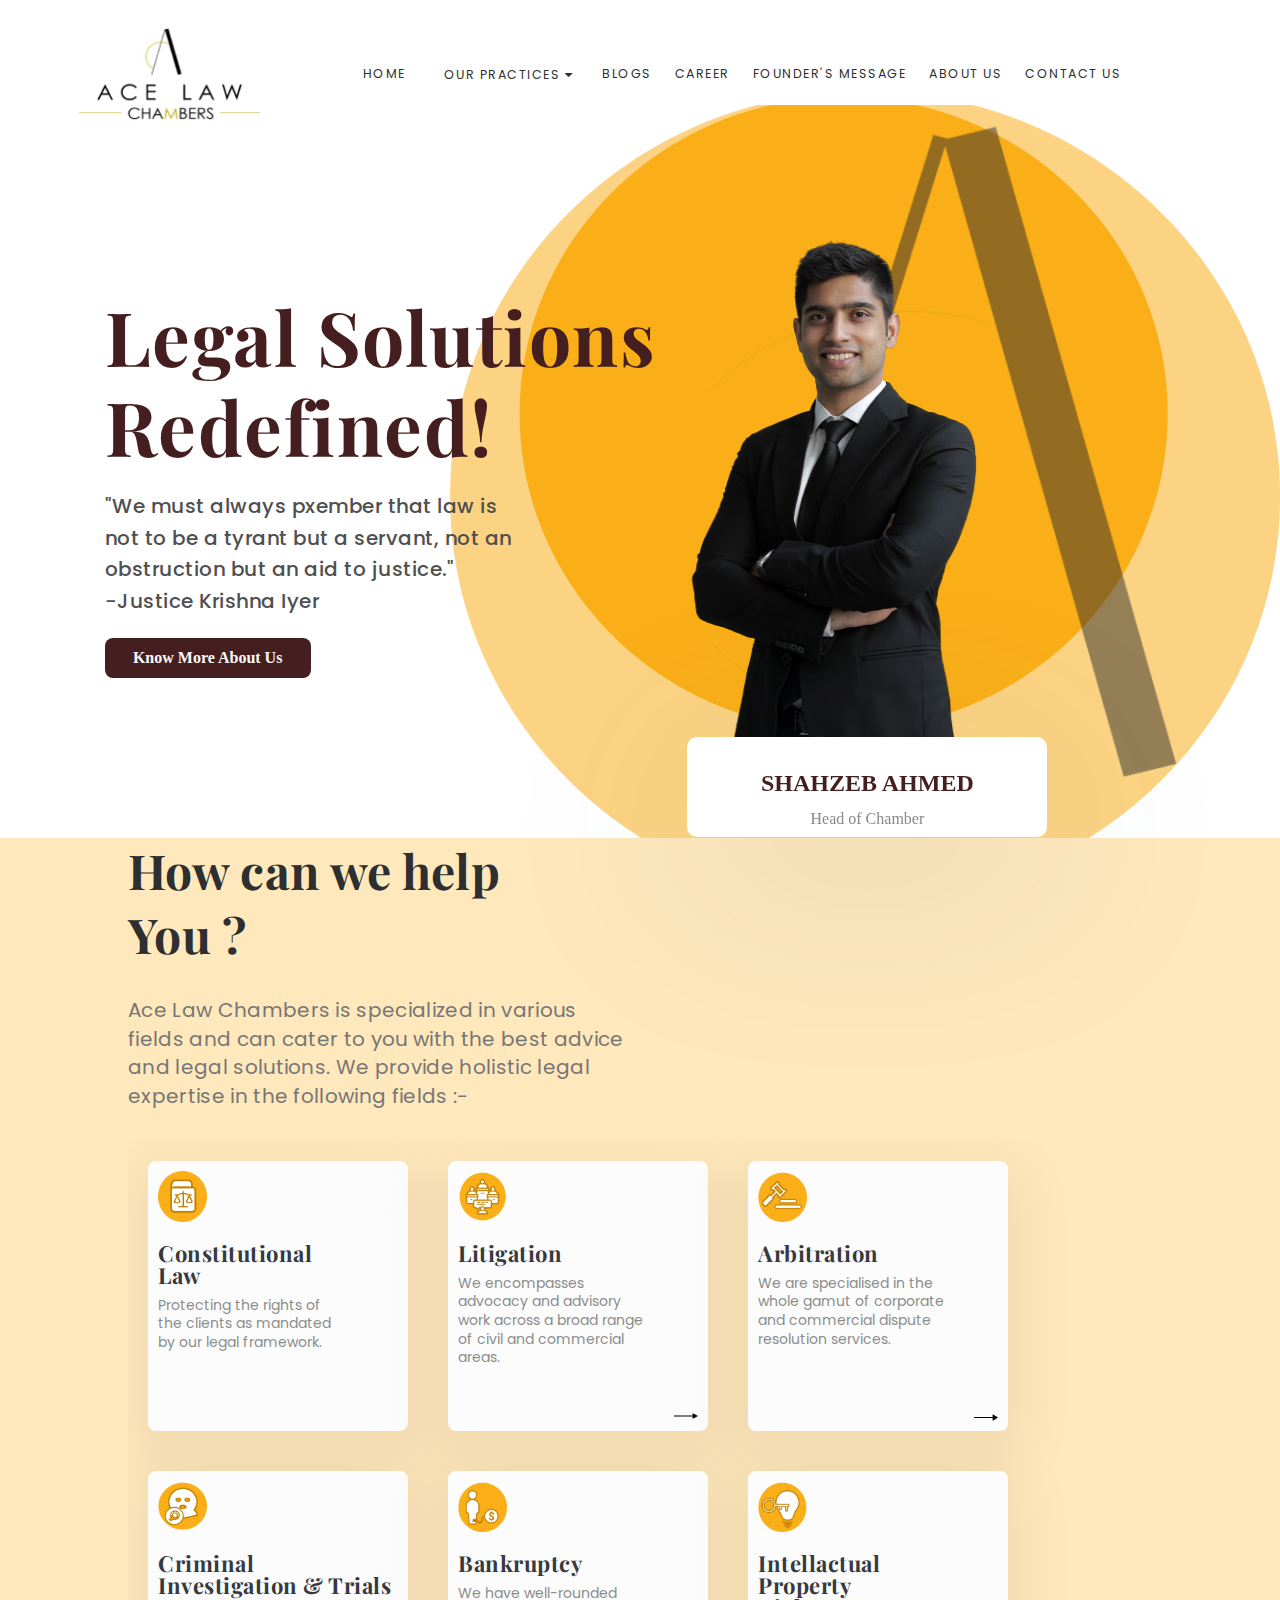
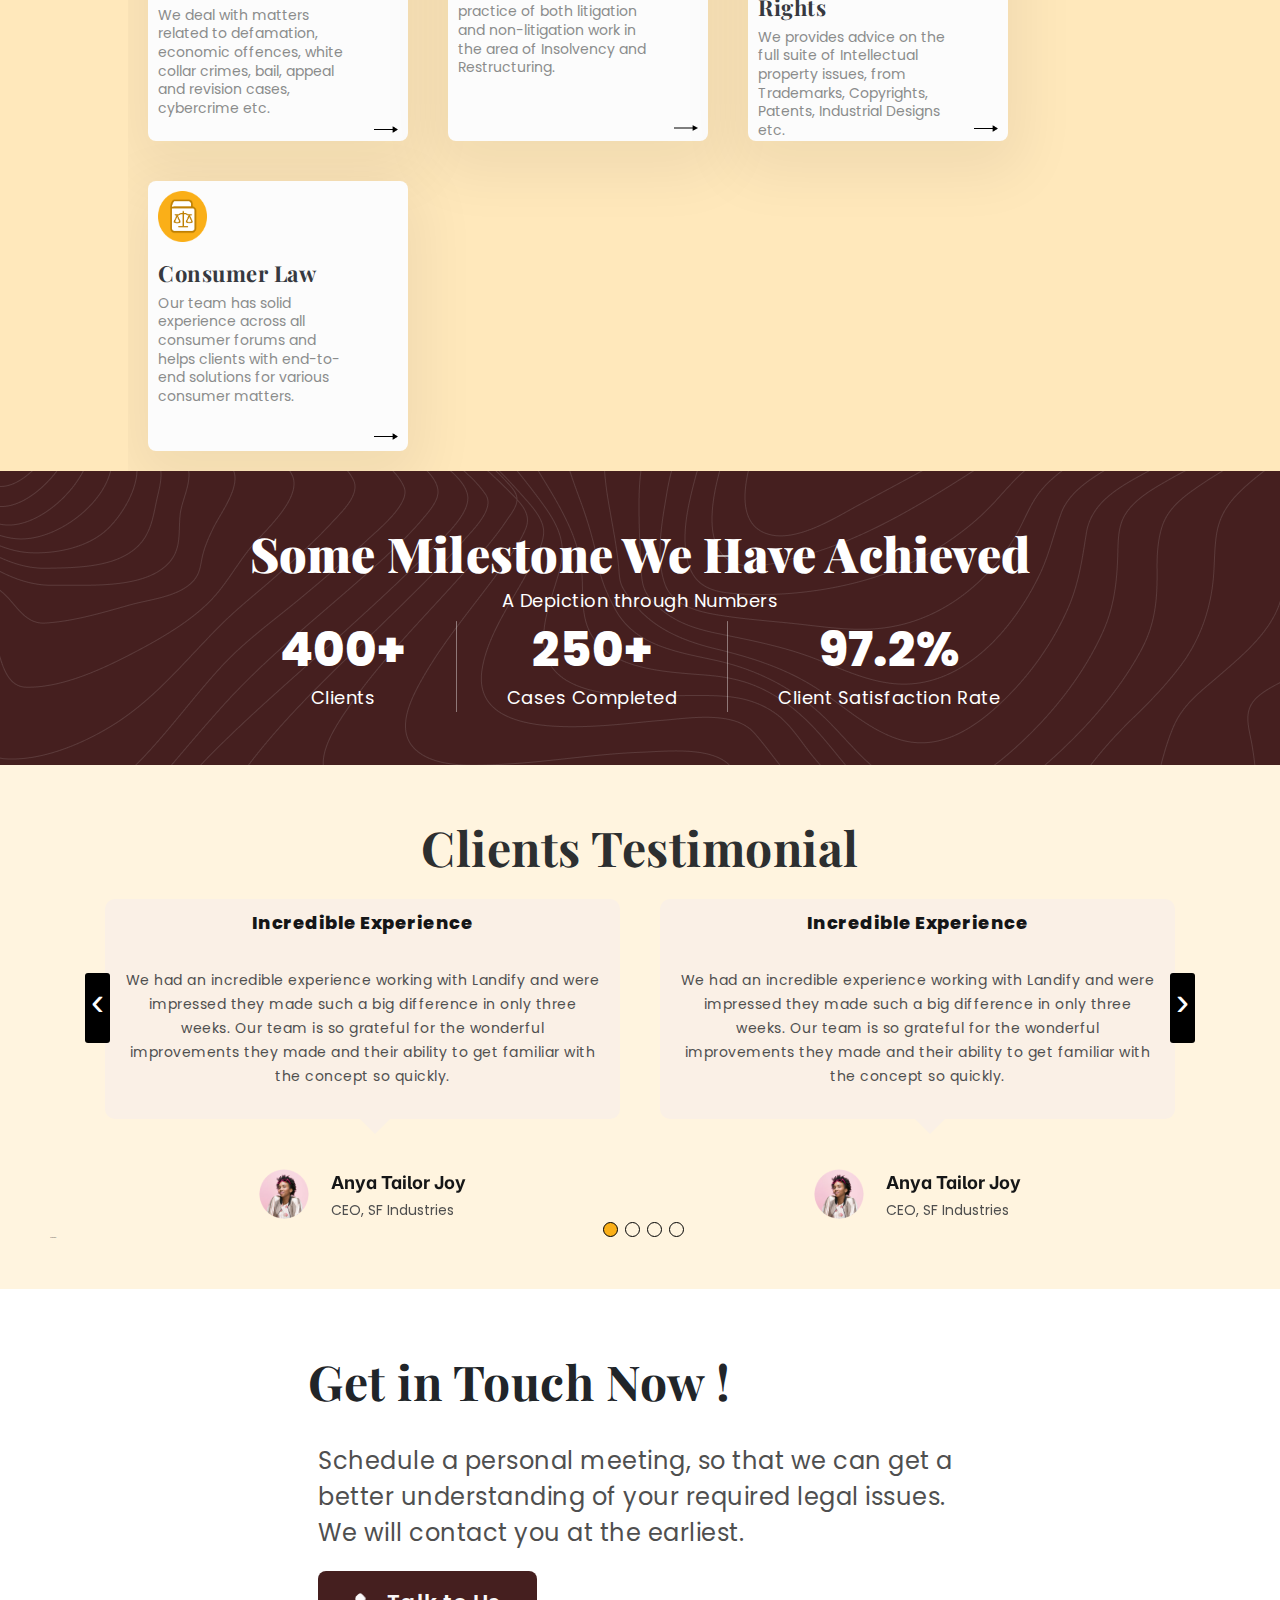
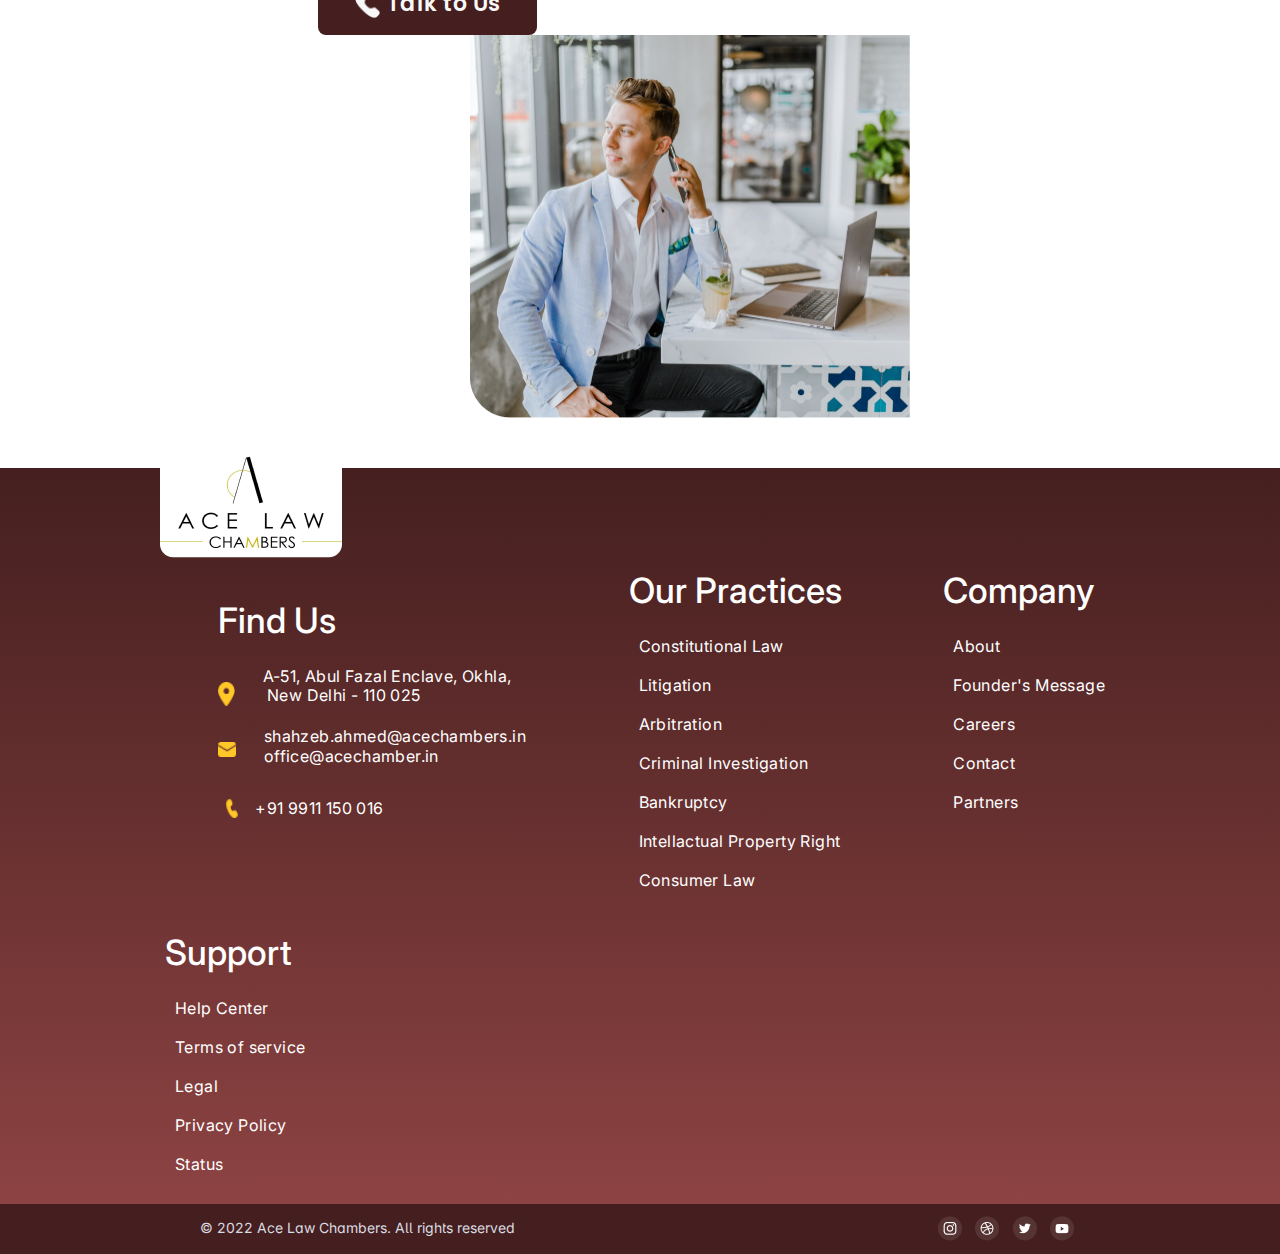
==== index.html @ 3190196a "16/04" ====
<!DOCTYPE html>
<html lang="en">
      <head>
           <!-- Header CDN -->
           <link rel="stylesheet" href="https://cdnjs.cloudflare.com/ajax/libs/font-awesome/4.7.0/css/font-awesome.min.css">
            <link
            rel="stylesheet"
            href="https://cdnjs.cloudflare.com/ajax/libs/font-awesome/6.0.0-beta2/css/all.min.css"
          />
          <meta name="viewport" content="width=device-width, initial-scale=1">
      
          <link
            href="https://fonts.googleapis.com/css2?family=Poppins:wght@400;600&display=swap"
            rel="stylesheet"
          />

          <link rel="preconnect" href="https://fonts.googleapis.com">
          <link rel="preconnect" href="https://fonts.gstatic.com" crossorigin><link href="https://fonts.googleapis.com/css2?family=Inter:wght@100;200;300;400;500;600;700;800;900&display=swap" rel="stylesheet">
        <!-- <link rel="stylesheet" href="https://cdnjs.cloudflare.com/ajax/libs/owl-carousel/1.3.3/owl.carousel.min.css">
      <link rel="stylesheet" href="https://cdnjs.cloudflare.com/ajax/libs/owl-carousel/1.3.3/owl.theme.min.css"> -->
      <link rel='stylesheet' href='https://cdnjs.cloudflare.com/ajax/libs/twitter-bootstrap/3.3.7/css/bootstrap.min.css'>
        <!-- <script type="text/javascript" src="https://code.jquery.com/jquery-1.12.0.min.js"></script>
      <script type="text/javascript" src="https://cdnjs.cloudflare.com/ajax/libs/owl-carousel/1.3.3/owl.carousel.min.js"></script> -->
      <link rel="stylesheet" href="css/style.css">
      <link rel="stylesheet" href="header/header.css">
      <link rel="stylesheet" href="footer/footer.css">
      <link rel="stylesheet" href="https://cdnjs.cloudflare.com/ajax/libs/font-awesome/4.7.0/css/font-awesome.min.css"> 
      <link rel="stylesheet" href="https://cdn.jsdelivr.net/npm/bootstrap@4.6.1/dist/css/bootstrap.min.css">
       <link rel="stylesheet" href="https://cdnjs.cloudflare.com/ajax/libs/OwlCarousel2/2.3.4/assets/owl.carousel.css"  />
      <link rel="stylesheet" href="carousel/carousel.css">
      <title></title>
      </head>
      <body >
            <div >
            <div>
            <div class="header">
                 
                        <div class="logo">
                              <a href="index.html"><img src="./header/logoImg/image.png"></a>
                        </div>
                  
                  <div class="menubar">
                        <a href="index.html">HOME</a>
                        <button class="dropdown">OUR PRACTICES
                              <i class="fa fa-caret-down" ></i>
                       
                         <div class="dropdown-content">
                              <a href="constitutionalLaw.html">Constitutional Law</a>
                              <a href="litigation.html">Litigation</a>
                              <a href="arbitration.html">Arbitration</a>
                              <a href="criminalInvestigation.html"> Criminal Investigation</a>
                              <a href="bankruptcy.html">Bankruptcy</a>
                              <a href="PropertyRight.html">Intellactual Property Rights</a>
                              <a href="consumerLaw.html">Consumer Law</a>
                            </div>
                        </button>
                        <a href="#">BLOGS</a>
                        <a href="career.html">CAREER</a>
                        
                        
                        <a  href="#">FOUNDER'S MESSAGE</a>
                        <a href="aboutUs.html">ABOUT US</a>
                        <a href="contactUs.html">CONTACT US</a>
                        
                              
                  </div>

                    <!-- Top Navigation Menu -->
                  <div class="topnav">
                        
                        <a href="javascript:void(0);" class="icon" onclick="myFunction()">
                              <i class="fa fa-bars" id="barMenu"></i>
                            </a>
                      
                      </div>
                      <script>
                            function myFunction() {
                              var x = document.getElementById("myLinks");
                              if (x.style.display === "flex") {
                                x.style.display = "none";
                              } else {
                                x.style.display = "flex";
                              }

                              var y = document.getElementById("barMenu")
                              if ( y.classList.contains('fa-bars') ) {
                                    console.log("fafa1") // Check for class
                                    y.classList.remove('fa-bars'); 
                                    y.classList.add('fa-close'); // Add class
                                    
                                    // y.classList.toggle('fa-close');
                                          }
                                          else{
                                                console.log("fafa2")
                                                y.classList.remove('fa-close'); 
                                                y.classList.add('fa-bars');   
                                                                                  
                                          }
                            }
                            </script>
            </div>
            <div id="myLinks" style="display: none;">
                  <a href="index.html">Home</a>
                        <button class="dropdown">Practices
                              <i class="fa fa-caret-down"></i>
                       
                         <div class="dropdown-content">
                              <a href="constitutionalLaw.html">Constitutional Law</a>
                              <a href="litigation.html">Litigation</a>
                              <a href="arbitration.html">Arbitration</a>
                              <a href="criminalInvestigation.html"> Criminal Investigation</a>
                              <a href="bankruptcy.html">Bankruptcy</a>
                              <a href="PropertyRight.html">Intellactual Property Rights</a>
                              <a href="consumerLaw.html">Consumer Law</a>
                            </div>
                        </button>
                        <a href="#">BLOGS</a>
                        <a href="career.html">CAREER</a>
                        <a  href="#">FOUNDER'S MESSAGE</a>
                        <a href="aboutUs.html">ABOUT US</a>
                        <a href="contactUs.html">CONTACT US</a>
                        
            </div>
                
            </div>
      </div>  
      <br/>
                <div class="hero">
                  
                  <div class="heroLeft">
                        <div class="heroHeading">
                              Legal Solutions<br/>
                              Redefined!
                        </div>
                        <div class="heroP">
                              "We must always pxember that law is<br/>
                               not to be a tyrant but a servant, not an<br/>
                                obstruction but an aid to justice." <br/>
                              -Justice Krishna Iyer
                        </div>
                        <a href="aboutUs.html" style="text-decoration: none;">
                        <div class="heroButton">
                             <p> Know More About Us </p>
                        </div>
                        </a>
                  </div>
                  <div class="heroRight ">
                              <div class="manImage">
                              <img src="./images/personLaw1.png" alt="">
                            </div>
                              <div class="personCard">
                                   
                                    <p >
                                    <div class="name">SHAHZEB AHMED</div>
                                    <div class="degination">Head of Chamber</div>
                                    </p>
                                                                  </div>
                  </div>
                </div>


                 <div class="afterHero">
                        <div class="heading">
                              How can we help You ?
                        </div>
                        <div class="content">

                              Ace Law Chambers is specialized in various fields and can cater to you with the best advice and legal solutions. We provide holistic legal expertise in the following fields :-

                        </div>
                         <div class="boxes">
                              <div class="box">
                                    <div class="circleBG">
                                          <img src="./images/measur.png" alt="">
                                    </div>
                                    <div class="boxheading">
                                          Constitutional Law
                                    </div>
                                    <p>
                                          Protecting the rights of the clients as mandated by our legal framework.
                                    </p>
                                    <div class="arrow">
                                          <img src="./images/arrow.png" alt="" style="margin-top: 50px;">
                                    </div>
                              </div>
                              <div class="box">
                                    <div class="circleBG">
                                          <img src="./images/bott.png" alt="" >
                                    </div>
                                    <div class="boxheading">
                                          Litigation
                                    </div>
                                    <p>
                                          We encompasses advocacy and advisory work across a broad range of civil and commercial areas.                                    </p>
                                    <div class="arrow">
                                          <img src="./images/Arrow.png" alt="" style="margin-top: 35px;">
                                    </div>
                              </div>
                              <div class="box">
                                    <div class="circleBG">
                                          <img src="./images/arb.png" alt="">
                                    </div>
                                    <div class="boxheading">
                                          Arbitration                                    </div>
                                    <p>
                                          We are specialised in the whole gamut of corporate and commercial dispute 
                                          resolution services.                                    </p>
                                    <div class="arrow">
                                          <img src="./images/Arrow.png" alt="" style="margin-top: 55px;">
                                    </div>
                              </div>
                              <div class="box">
                                    <div class="circleBG">
                                          <img src="./images/horror.png" alt="">
                                    </div>
                                    <div class="boxheading">
                                          Criminal <div style="white-space: nowrap;"> Investigation & Trials     </div>                                </div>
                                    <p>
                                          We deal with matters related to defamation, economic offences, white collar crimes, bail, appeal and revision cases, cybercrime etc.                                    </p>
                                    <div class="arrow"  style="margin-top: -40px;">
                                          <img src="./images/Arrow.png" alt="" style="margin-top: 28px;">
                                    </div>
                              </div>
                              <div class="box"> 
                                    <div class="circleBG">
                                    <img src="./images/rs.png" alt="">
                              </div>
                              <div class="boxheading">
                                    Bankruptcy                              </div>
                              <p>
                                    We have well-rounded practice of both litigation and non-litigation work in the area of Insolvency and Restructuring.                              </p>
                              <div class="arrow" style="margin-top: -20px;">
                                    <img src="./images/Arrow.png" alt="" style="margin-top: 47px;">
                              </div></div>
                              <div class="box">
                                    <div class="circleBG">
                                          <img src="./images/key.png" alt="">
                                    </div>
                                    <div class="boxheading">
                                          Intellactual Property Rights                                    </div>
                                    <p>
                                          We provides advice on the full suite of 
                                          Intellectual property issues, from Trademarks, Copyrights, Patents, Industrial Designs etc.                                    </p>
                                                <div class="arrow" style="margin-top: -40px;">
                                          <img src="./images/Arrow.png" alt="" style="margin-top: 5px;">
                                    </div>
                              </div>
                              <div class="box">
                                    <div class="circleBG">
                                          <img src="./images/measur.png" alt="">
                                    </div>
                                    <div class="boxheading">
                                          Consumer Law                                    </div>
                                    <p>
                                          Our team has 
                                          solid experience across all consumer forums and helps clients with end-to-end solutions for various 
                                          consumer matters.                                    </p>
                                    <div class="arrow" style="margin-top: -40px;">
                                          <img src="./images/Arrow.png" alt="" style="margin-top: 47px;">
                                    </div>
                              </div>

                        </div>
                 
                </div>

                <!-- Counter -->
            <div class="counterBG">
                        <div class="counterHeading">
                              Some Milestone We Have Achieved
                        </div>
                        <p>
                              A Depiction through Numbers
                        </p>
                        <div class="counter">
                              <div>
                                    <div class="count">
                                          400+
                                    </div>
                                    <p>
                                          Clients
                                    </p>
                              </div>
                              <img src="./images/Divider.png" alt="">
                              <div class="count">
                                    <div>
                                          250+
                                    </div>
                                    <p>
                                          Cases Completed
                                    </p>
                              </div>
                              <img src="./images/Divider.png" alt="">
                              <div class="count">
                                    <div>
                                          97.2%
                                    </div>
                                    <p>
                                          Client Satisfaction Rate
                                    </p>
                              </div>
                        </div>
                </div>


            <div class="testimonialDiv">
                  <div class="heading">Clients Testimonial</div>
                  <div class="container">
    
                        <div class="owl-carousel owl-theme">
                              <div class="items">
                                    <div class="item-testimonials">
                                        <div class="heading">Incredible Experience</div>
                                            <br/>
                                            <p> We had an incredible experience working with Landify and were impressed they made such a big difference in only three weeks. Our team is so grateful for the wonderful improvements they made and their ability to get familiar with the concept so quickly.</p> 
                                    </div>
                                         <div class="carousel-row" class="imgHolder">
                                        <img src="./carousel/Photo.png"> &nbsp;&nbsp;&nbsp;&nbsp;
                                        <div style="margin-left: 20px;">
                                        <div class="author">Anya Tailor Joy</div><br/><div class="designation">CEO, SF Industries</div> 
                                      </div>
                                   
                                    </div>
                                </div>
                            
                    
                        <div class="items">
                            <div class="item-testimonials">
                                <div class="heading">Incredible Experience</div>
                                    <br/>
                                    <p> We had an incredible experience working with Landify and were impressed they made such a big difference in only three weeks. Our team is so grateful for the wonderful improvements they made and their ability to get familiar with the concept so quickly.</p> 
                            </div>
                                 <div class="carousel-row" class="imgHolder">
                                <img src="./carousel/Photo.png"> &nbsp;&nbsp;&nbsp;&nbsp;
                                <div style="margin-left: 20px;">
                                <div class="author">Anya Tailor Joy</div><br/><div class="designation">CEO, SF Industries</div> 
                              </div>
                           
                            </div>
                        </div>


                    
                        <div class="items">
                              <div class="item-testimonials">
                                  <div class="heading">Incredible Experience</div>
                                      <br/>
                                      <p> We had an incredible experience working with Landify and were impressed they made such a big difference in only three weeks. Our team is so grateful for the wonderful improvements they made and their ability to get familiar with the concept so quickly.</p> 
                              </div>
                                   <div class="carousel-row" class="imgHolder">
                                  <img src="./carousel/Photo.png"> &nbsp;&nbsp;&nbsp;&nbsp;
                                  <div style="margin-left: 20px;">
                                  <div class="author">Anya Tailor Joy</div><br/><div class="designation">CEO, SF Industries</div> 
                                </div>
                             
                              </div>
                          </div>
                      
                    
                    
                          <div class="items">
                            <div class="item-testimonials">
                                <div class="heading">Incredible Experience</div>
                                    <br/>
                                    <p> We had an incredible experience working with Landify and were impressed they made such a big difference in only three weeks. Our team is so grateful for the wonderful improvements they made and their ability to get familiar with the concept so quickly.</p> 
                            </div>
                                 <div class="carousel-row" class="imgHolder">
                                <img src="./carousel/Photo.png"> &nbsp;&nbsp;&nbsp;&nbsp;
                                <div style="margin-left: 20px;">
                                <div class="author">Anya Tailor Joy</div><br/><div class="designation">CEO, SF Industries</div> 
                              </div>
                           
                            </div>
                        </div>
                    
                    
                    
                    
                    
                    
                    
                    
                        <div class="items">
                              <div class="item-testimonials">
                                  <div class="heading">Incredible Experience</div>
                                      <br/>
                                      <p> We had an incredible experience working with Landify and were impressed they made such a big difference in only three weeks. Our team is so grateful for the wonderful improvements they made and their ability to get familiar with the concept so quickly.</p> 
                              </div>
                                   <div class="carousel-row" class="imgHolder">
                                  <img src="./carousel/Photo.png"> &nbsp;&nbsp;&nbsp;&nbsp;
                                  <div style="margin-left: 20px;">
                                  <div class="author">Anya Tailor Joy</div><br/><div class="designation">CEO, SF Industries</div> 
                                </div>
                             
                              </div>
                          </div>
                      
                    
                    
                    
                    
                          <div class="items">
                              <div class="item-testimonials">
                                  <div class="heading">Incredible Experience</div>
                                      <br/>
                                      <p> We had an incredible experience working with Landify and were impressed they made such a big difference in only three weeks. Our team is so grateful for the wonderful improvements they made and their ability to get familiar with the concept so quickly.</p> 
                              </div>
                                   <div class="carousel-row" class="imgHolder">
                                  <img src="./carousel/Photo.png"> &nbsp;&nbsp;&nbsp;&nbsp;
                                  <div style="margin-left: 20px;">
                                  <div class="author">Anya Tailor Joy</div><br/><div class="designation">CEO, SF Industries</div> 
                                </div>
                             
                              </div>
                          </div>
                      
                    
                          <div class="items">
                              <div class="item-testimonials">
                                  <div class="heading">Incredible Experience</div>
                                      <br/>
                                      <p> We had an incredible experience working with Landify and were impressed they made such a big difference in only three weeks. Our team is so grateful for the wonderful improvements they made and their ability to get familiar with the concept so quickly.</p> 
                              </div>
                                   <div class="carousel-row" class="imgHolder">
                                  <img src="./carousel/Photo.png"> &nbsp;&nbsp;&nbsp;&nbsp;
                                  <div style="margin-left: 20px;">
                                  <div class="author">Anya Tailor Joy</div><br/><div class="designation">CEO, SF Industries</div> 
                                </div>
                             
                              </div>
                          </div>
                      
                    
                    
                    
                        </div>
                        
                    </div>
                          
                    
                    
                    
                    
                    
                    
                        <script src="https://cdn.jsdelivr.net/npm/jquery@3.5.1/dist/jquery.slim.min.js"></script>
                        <script src="https://cdn.jsdelivr.net/npm/popper.js@1.16.1/dist/umd/popper.min.js"></script>
                        <script src="https://cdn.jsdelivr.net/npm/bootstrap@4.6.1/dist/js/bootstrap.bundle.min.js"></script>  <script src="https://cdnjs.cloudflare.com/ajax/libs/OwlCarousel2/2.3.4/owl.carousel.js" integrity="sha512-gY25nC63ddE0LcLPhxUJGFxa2GoIyA5FLym4UJqHDEMHjp8RET6Zn/SHo1sltt3WuVtqfyxECP38/daUc/WVEA==" crossorigin="anonymous" referrerpolicy="no-referrer"></script>
                    <script>
                        $(document).ready(function(){
                      $('.owl-carousel').owlCarousel({
                            loop:true,
                            autoplay:true,
                            margin:0,
                            nav:true,
                            navText: ["<div class='nav-button owl-prev'>‹</div>", "<div class='nav-button owl-next'>›</div>"],
                    
                            dots:true,
                            mouseDrag:false,
                            slideBy:2,
                            responsive:{
                                0:{
                                items:1
                                },
                                600:{
                                items:1
                                },
                                1000:{
                                items:2
                                }
                    }
                      });
                    });
                    
                    </script>

                    >helokxdodwj
            </div> 

                 
            <div class="getInTouch">
                        <div class="column"> 
                              <div class="heading">
                                    Get in Touch Now !
                              </div>
                             
                              <div class="content">
                                    Schedule a personal meeting, so that we can get a better understanding of your required legal issues. We will contact you at the earliest.

                              </div>
                              
                              <div class="button">
                                  <img    src="./images/callIcon.png" alt=""> &nbsp;&nbsp;&nbsp;  Talk to Us
                              </div>
                        </div>
                        <div class="contactPerson">
                                    <img src="./images/contactUs.png" alt="">
                        </div>
            </div>
              
                  <div class="footer">
                        <footer>
                              <img class="lastlogo" src="./footer/images/footerlogo.png"/>
                                  <div class="row primary">
                                   
                                    <div class="column about " style="margin-top: 50px;">
                                      <h3>Find Us</h3>
                                      <div style="display: flex; flex-direction: row; flex-wrap: nowrap;margin-bottom: 10px;">
                                          <img class="icon" height="25px"style="margin-top:25px" src="./footer/images/footerAddress.png" />
                                          <div style="display: flex; flex-direction: column; flex-wrap: nowrap;">
                                            <a href="https://www.google.com/maps/place/Abul+Fazal+Enclave,+Jamia+Nagar,+Okhla,+New+Delhi,+Delhi+110025/@28.559449,77.2889256,17z/data=!4m10!1m2!2m1!1sA-51,+Abul+Fazal+Enclave,+Okhla,+New+Delhi!3m6!1s0x390ce40cf061dd3d:0x9891c8694b2b7ba2!8m2!3d28.5592382!4d77.2933104!15sCipBLTUxLCBBYnVsIEZhemFsIEVuY2xhdmUsIE9raGxhLCBOZXcgRGVsaGmSAQxzdWJsb2NhbGl0eTPgAQA!16s%2Fg%2F1td46bmk" style="padding-bottom: 0%;">
                                                 
                                                  &nbsp;&nbsp;&nbsp;&nbsp;A-51, Abul Fazal Enclave, Okhla,
                                                <!-- </a> -->
                                                <br/>
                                                  <!-- <a href=https://www.google.com/maps/place/Abul+Fazal+Enclave,+Jamia+Nagar,+Okhla,+New+Delhi,+Delhi+110025/@28.559449,77.2889256,17z/data=!4m10!1m2!2m1!1sA-51,+Abul+Fazal+Enclave,+Okhla,+New+Delhi!3m6!1s0x390ce40cf061dd3d:0x9891c8694b2b7ba2!8m2!3d28.5592382!4d77.2933104!15sCipBLTUxLCBBYnVsIEZhemFsIEVuY2xhdmUsIE9raGxhLCBOZXcgRGVsaGmSAQxzdWJsb2NhbGl0eTPgAQA!16s%2Fg%2F1td46bmk" style="padding-top: 0%;"> -->
                                                 
                                                        &nbsp;&nbsp;&nbsp;&nbsp; New Delhi - 110 025</a>
                                                  </div>
                                                 <!-- <br/>&nbsp;&nbsp;&nbsp;&nbsp; office@acechamber.in  -->
                                            </div>
                                          <!-- <a href="https://www.google.com/maps/place/Abul+Fazal+Enclave,+Jamia+Nagar,+Okhla,+New+Delhi,+Delhi+110025/@28.559449,77.2889256,17z/data=!4m10!1m2!2m1!1sA-51,+Abul+Fazal+Enclave,+Okhla,+New+Delhi!3m6!1s0x390ce40cf061dd3d:0x9891c8694b2b7ba2!8m2!3d28.5592382!4d77.2933104!15sCipBLTUxLCBBYnVsIEZhemFsIEVuY2xhdmUsIE9raGxhLCBOZXcgRGVsaGmSAQxzdWJsb2NhbGl0eTPgAQA!16s%2Fg%2F1td46bmk"><img class="icon" src="./footer/images/footerAddress.png">&nbsp;&nbsp;&nbsp;&nbsp;A-51, Abul Fazal Enclave, Okhla, New Delhi - 110 025</a> -->
                                        
                                        
                                        <div style="display: flex; flex-direction: row; flex-wrap: nowrap; margin-bottom: 10px;">
                                        <img class="icon" height="15px"style="margin-top:25px" src="./footer/images/FooterMessage.png" />
                                        <div style="display: flex; flex-direction: column; flex-wrap: nowrap;">
                                          <a href="mailto:shahzeb.ahmed@acechambers.in" style="padding-bottom: 0%;">
                                               
                                                &nbsp;&nbsp;&nbsp;&nbsp;shahzeb.ahmed@acechambers.in</a><br/>
                                                <a href="mailto:shahzeb.ahmed@acechambers.in" style="padding-top: 0%;">
                                               
                                                      &nbsp;&nbsp;&nbsp;&nbsp;office@acechamber.in</a>
                                                </div>
                                               <!-- <br/>&nbsp;&nbsp;&nbsp;&nbsp; office@acechamber.in  -->
                                          </div>
                                        <br>
                                       
                                          <a href="tel:+91 9911 150 016"><img class="icon" height="20px" style="margin-left: -3px;" src="./footer/images/Vector.png">&nbsp;&nbsp;&nbsp;&nbsp;+91 9911 150 016</a>
                                        
                                        <!-- <li>
                                          <a href="#support">Support</a>
                                        </li> -->
                            
                                      </ul>
                                    </div>
                                    <div class="column links">
                                      <h3 style="white-space: nowrap;">Our Practices</h3>
                                     
                                          <a href="constitutionalLaw.html">Constitutional Law</a>
                                        
                                          <a href="litigation.html">Litigation</a>
                                        
                                          <a href="arbitration.html">Arbitration</a>
                                        
                                          <a href="criminalInvestigation.html">Criminal Investigation</a>
                                        
                                          <a href="bankruptcy.html">Bankruptcy</a>
                                     
                                          <a href="PropertyRight.html">Intellactual Property Right</a>
                                        
                                          <a href="consumerLaw.html">Consumer Law</a>
                                        
                            
                                     
                                    </div>
                                      <div class="column links">
                                        <h3>Company</h3>
                                       
                                            <a href="aboutUs.html">About</a>
                                         
                                            <a href="#">Founder's Message</a>
                                          
                                            <a href="career.html">Careers</a>
                                  
                                          
                                            <a href="contactUs.html">Contact</a>
                                         
                                            <a href="#">Partners</a>
                                          
                            
                                      
                                      </div>
                                    <div class="column subscribe">
                                      <h3>Support</h3>
                                     
                                          <a href="#faq">Help Center</a>
                                        
                                          <a href="#cookies-policy">Terms of service</a>
                                        
                                          <a href="#terms-of-services">Legal</a>
                                        
                                          <a href="privacyPolicy.html">Privacy Policy</a>
                                        
                                          <a href="#support">Status</a>
                                       
                                    </div>
                                    </div>
                            
                                 
                                </footer>

                                <div class="rowCopyright">
                                    
                                   <p> &copy; 2022 Ace Law Chambers. All rights reserved</p>
                                   <div class="footer-menu">
                           
                                    <a href=""><img src="./footer/images/IconsInsta.png" alt=""></a>
                                    <a href=""><img src="./footer/images/IconsWeb.png" alt=""></a>
                                    <a href=""><img src="./footer/images/IconsTwitter.png" alt=""></a>
                                    <a href=""><img src="./footer/images/IconYoutube.png" alt=""></a>
                  
                                 </div>
                                 </div>
                  </div>

   
            
      </body>
</html>
---- css/style.css ----
/*
* Prefixed by https://autoprefixer.github.io
* PostCSS: v8.4.14,
* Autoprefixer: v10.4.7
* Browsers: last 4 version
*/

@import url("https://fonts.googleapis.com/css2?family=Playfair+Display&display=swap");
@import url(https://fonts.googleapis.com/css?family=Lato:400,700|Montserrat:400,700);
@import url(https://maxcdn.bootstrapcdn.com/font-awesome/4.6.3/css/font-awesome.min.css);
@import url("https://fonts.googleapis.com/css2?family=Playfair+Display&family=Poppins:wght@100&display=swap");
@import url("https://fonts.googleapis.com/css2?family=Inter:wght@100;200;300;400;500;600;700;800;900&display=swap");
/* ************************main page**************************** */
@import url("https://fonts.googleapis.com/css2?family=Playfair+Display:wght@500&family=Poppins:wght@100;300&display=swap");
.card {
  background-color: white;
  width: 20px;
  overflow: hidden;
  margin: 2px;
  -webkit-box-shadow: 5px 5px 5px 5px #000;
          box-shadow: 5px 5px 5px 5px #000;
  border-radius: 0.5px;
}
.card img {
  height: 15px;
  background-size: cover;
  background-position: center;
}
.card .card_content {
  padding: 2px;
}
.card .card_title {
  margin: 0;
  color: black;
}
.card .card_description {
  margin: 0;
  color: #999;
}
.card_dark {
  background-color: black;
}
.card_dark .card_title {
  color: white;
}

html {
  font-size: 6.25%;
}

body {
  padding: 0;
  margin: 0;
  text-decoration: none;
  list-style: none;
  -webkit-box-sizing: border-box;
          box-sizing: border-box;
  -webkit-box-pack: center;
      -ms-flex-pack: center;
          justify-content: center;
}

html, body {
  max-width: 100%;
 
}

.center {
  display: -webkit-box;
  display: -ms-flexbox;
  display: flex;
  -webkit-box-orient: vertical;
  -webkit-box-direction: normal;
      -ms-flex-direction: column;
          flex-direction: column;
  -webkit-box-pack: center;
      -ms-flex-pack: center;
          justify-content: center;
  -webkit-box-align: center;
      -ms-flex-align: center;
          align-items: center;
  -ms-flex-wrap: nowrap;
      flex-wrap: nowrap;
}

.hero {
  display: -webkit-box;
  display: -ms-flexbox;
  display: flex;
  -webkit-box-orient: horizontal;
  -webkit-box-direction: normal;
      -ms-flex-direction: row;
          flex-direction: row;
  -webkit-box-align: center;
      -ms-flex-align: center;
          align-items: center;
  -webkit-box-pack: center;
      -ms-flex-pack: center;
          justify-content: center;
  align-items: center;
  -ms-flex-wrap: wrap;
      flex-wrap: wrap;
  background: url("../images/background.png") no-repeat;
  background-position: right;
  padding-top: 2%;
  margin-top: -2%;
}
.hero .heroLeft {
  margin-left: -10%;
  display: -webkit-box;
  display: -ms-flexbox;
  display: flex;
  -webkit-box-orient: vertical;
  -webkit-box-direction: normal;
      -ms-flex-direction: column;
          flex-direction: column;
  -webkit-box-pack: start;
      -ms-flex-pack: start;
          justify-content: flex-start;
}
.hero .heroLeft .heroHeading {
  font-family: "Playfair Display";
  font-style: normal;
  font-weight: 700;
  /* font-size: 90px; */
  font-size: 5.859vw;
  line-height: 120%;
  /* or 108px */
  letter-spacing: 0.02em;
  max-width: 911.78px;
  color: #451F1F;
  margin-bottom: 20px;
}
.hero .heroLeft .heroP {
  font-family: "Poppins";
  font-style: normal;
  font-weight: 500;
  font-size: 1.563vw;
  line-height: 158%;
  /* or 38px */
  text-align: left;
  display: -webkit-box;
  display: -ms-flexbox;
  display: flex;
  -webkit-box-align: center;
      -ms-flex-align: center;
          align-items: center;
  letter-spacing: 0.5px;
  /* Neutral / Grey 6 */
  margin-bottom: 20px;
  color: #4F4F4F;
}
.hero .heroLeft .heroButton {
  width: 206px;
  height: 40px;
  background: #451F1F;
  border-radius: 8px;
  font-family: "Plus Jakarta Sans";
  font-style: normal;
  font-weight: 700;
  font-size: 16px;
  line-height: 140.5%;
  /* or 22px */
  -webkit-box-align: center;
      -ms-flex-align: center;
          align-items: center;
  text-align: center;
  padding-top: 9px;
  color: #F9F8F9;
}

.hero .heroRight .manImage{
  /* width: 408px; */
  width: 30.563vw;
  height: 612px;
}
.hero .heroRight .manImage img {
  margin-top: 20%;
  width: 100%;
  height: 100%;
}
.hero .heroRight .personCard {
  /* width: 382px;
  height: 114px; */
  left: 851px;
  top: 834.51px;
  background: #FFFFFF;
  border-radius: 10px;
  -webkit-filter: drop-shadow(0px 39px 100px rgba(25, 62, 108, 0.12));
          filter: drop-shadow(0px 39px 100px rgba(25, 62, 108, 0.12));
  margin-left: 8%;
  -webkit-box-align: center;
      -ms-flex-align: center;
          align-items: center;
}
.hero .heroRight .personCard .name {
  padding-top: 8%;
  margin-top: -2%;
  font-family: "Plus Jakarta Sans";
  font-style: normal;
  font-weight: 700;
  font-size: 24px;
  line-height: 36px;
  /* identical to box height, or 150% */
  text-align: center;
  color: #451F1F;
}
.hero .heroRight .personCard .degination {
  font-family: "Plus Jakarta Sans";
  font-style: normal;
  font-weight: 500;
  font-size: 16px;
  line-height: 36px;
  /* identical to box height, or 225% */
  text-align: center;
  color: #87898C;
}

.afterHero {
  background-color: #FFE8BB;
  width: 100%;
}
.afterHero .heading {
  max-width: 419.31px;
  margin-left: 10%;
  font-family: "Playfair Display";
  font-style: normal;
  font-weight: 700;
  font-size: 48px;
  line-height: 64px;
  letter-spacing: 0.323077px;
  margin-bottom: 30px;
  
  /* Neutral / Grey 7 */
  color: #2D2F30;
}
.afterHero .content {
  margin-left: 10%;
  font-family: "Poppins";
  font-style: normal;
  font-weight: 400;
  font-size: 20px;
  line-height: 143.02%;
  /* or 29px */
  max-width: 500px;
  letter-spacing: 0.323077px;
  margin-bottom: 30px;
  color: #767676;
}
.afterHero .boxes {
  overflow-x: hidden;
  display: -webkit-box;
  display: -ms-flexbox;
  display: flex;
  -webkit-box-orient: horizontal;
  -webkit-box-direction: normal;
      -ms-flex-direction: row;
          flex-direction: row;
  -ms-flex-wrap: wrap;
      flex-wrap: wrap;
  margin-left: 10%;
  margin-right: 10%;
}
.afterHero .boxes .box {
  /* -webkit-box-flex: 1;
      -ms-flex: 1 1 0px;
          flex: 1 1 0; */
  margin: 20px;
  width: 260px;
  height: 270px;
  left: 222px;
  top: 1402px;
  background: #FCFCFC;
  -webkit-box-shadow: 0px 18px 58px 16px rgba(0, 0, 0, 0.06);
          box-shadow: 0px 18px 58px 16px rgba(0, 0, 0, 0.06);
  border-radius: 8px;
}
.afterHero .boxes .box .circleBG {
  width: 69px;
  height: 71px;
  padding: 10px;
}
.afterHero .boxes .box .circleBG img {
  width: 100%;
  height: 100%;
}
.afterHero .boxes .box .boxheading {
  width: 181px;
  font-family: "Playfair Display";
  font-style: normal;
  font-weight: 700;
  font-size: 22px;
  line-height: 22px;
  /* or 100% */
  letter-spacing: 0.5px;
  /* Text */
  color: #363940;
  padding: 10px;
}
.afterHero .boxes .box p {
  width: 210px;
  font-family: "Poppins";
  font-style: normal;
  font-weight: 400;
  font-size: 14px;
  line-height: 133.11%;
  /* or 19px */
  padding: 10px;
  margin-top: -10px;
  /* Neutral / Grey 5 */
  color: #8B8C8C;
}
.afterHero .boxes .box .arrow {
  width: 44px;
  margin-top: -10px;
  padding: 10px;
  float: right;
}
.afterHero .boxes .box .arrow img {
  width: 100%;
}

.counterBG {
  background-image: url("../images/BG.png");
  padding: 50px;
}
.counterBG .counterHeading {
  font-family: "Playfair Display";
  font-style: normal;
  font-weight: 900;
  font-size: 48px;
  line-height: 64px;
  /* identical to box height, or 133% */
  text-align: center;
  letter-spacing: 0.005em;
  -webkit-font-feature-settings: "salt" on, "liga" off;
          font-feature-settings: "salt" on, "liga" off;
  /* Default / White */
  color: #FFFFFF;
}
.counterBG p {
  font-family: "Poppins";
  font-style: normal;
  font-weight: 400;
  font-size: 18px;
  line-height: 32px;
  /* identical to box height, or 178% */
  text-align: center;
  letter-spacing: 0.5px;
  -webkit-font-feature-settings: "salt" on, "liga" off;
          font-feature-settings: "salt" on, "liga" off;
  /* Default / White */
  color: #FFFFFF;
}
.counterBG .counter {
  margin-left: 10%;
  margin-right: 10%;
  display: -webkit-box;
  display: -ms-flexbox;
  display: flex;
  -webkit-box-orient: horizontal;
  -webkit-box-direction: normal;
      -ms-flex-direction: row;
          flex-direction: row;
  -webkit-box-align: center;
      -ms-flex-align: center;
          align-items: center;
  -webkit-box-pack: center;
      -ms-flex-pack: center;
          justify-content: center;
  align-items: center;
  -ms-flex-wrap: wrap;
      flex-wrap: wrap;
}
.counterBG .counter img {
  margin-left: 50px;
  margin-right: 50px;
}
.counterBG .counter .count {
  font-family: "Poppins";
  font-style: normal;
  font-weight: 800;
  font-size: 48px;
  line-height: 64px;
  /* identical to box height, or 133% */
  text-align: center;
  -webkit-font-feature-settings: "salt" on, "liga" off;
          font-feature-settings: "salt" on, "liga" off;
  /* Default / White */
  color: #FFFFFF;
}

.getInTouch {
  display: -webkit-box;
  display: -ms-flexbox;
  display: flex;
  -webkit-box-orient: horizontal;
  -webkit-box-direction: normal;
      -ms-flex-direction: row;
          flex-direction: row;
  -webkit-box-align: center;
      -ms-flex-align: center;
          align-items: center;
  -webkit-box-pack: center;
      -ms-flex-pack: center;
          justify-content: center;
  align-items: center;
  -ms-flex-wrap: wrap;
      flex-wrap: wrap;
  padding: 50px;
}
.getInTouch .column .heading {
  font-family: "Playfair Display";
  font-style: normal;
  font-weight: 700;
  font-size: 48px;
  line-height: 64px;
  /* or 133% */
  padding: 10px;
  letter-spacing: 0.5px;
  -webkit-font-feature-settings: "salt" on, "liga" off;
          font-feature-settings: "salt" on, "liga" off;
}
.getInTouch .column .content {
  font-family: "Poppins";
  font-style: normal;
  font-weight: 400;
  font-size: 24px;
  line-height: 36px;
  /* or 150% */
  max-width: 684px;
  letter-spacing: 0.5px;
  padding: 20px;
  color: #4F4F4F;
}
.getInTouch .column .button {
  font-family: "Poppins";
  font-style: normal;
  font-weight: 600;
  font-size: 22px;
  line-height: 36px;
  letter-spacing: 0.5px;
  /* Neutral / Grey 1 */
  background: #451F1F;
  border-radius: 8px;
  color: #F9F8F9;
  width: 219px;
  height: 64px;
  display: -webkit-box;
  display: -ms-flexbox;
  display: flex;
  -webkit-box-pack: center;
      -ms-flex-pack: center;
          justify-content: center;
  padding-top: 15px;
  /* padding: 10px; */
  margin-left: 20px;
}
.getInTouch .column .button img {
  height: 25px;
  margin-top: 7px;
  margin-right: -15px
}
.getInTouch .contactPerson {
  width: 439.75px;
  height: 383.34px;
  margin-left: 100px;
}
.getInTouch .contactPerson img {
  width: 100%;
  height: 100%;
}

@media screen and (max-width: 550px) {
  .hero {
    display: flex;
    flex-direction: column;
    margin-top: 10%;
  }

  .hero .heroLeft .heroHeading {
font-size: 10vw;
  }
  .hero .heroLeft .heroP {
    font-size: 3vw;
      }
  .hero .heroRight .manImage{
    width: 60vw;
    height: 70vh;
  }
  .hero .heroRight .personCard{
    
  }

  .getInTouch .contactPerson {
    width: 439.75px;
    height: 183.34px;
    margin-left: 100px;
}
}

/* @media screen and (max-width: 850px) {
  .hero {
    display: -webkit-box;
    display: -ms-flexbox;
    display: flex;
    -webkit-box-orient: vertical;
    -webkit-box-direction: normal;
        -ms-flex-direction: column;
            flex-direction: column;
    -webkit-box-align: center;
        -ms-flex-align: center;
            align-items: center;
    -webkit-box-pack: center;
        -ms-flex-pack: center;
            justify-content: center;
    background-position: top;
    background-size: contain;
  }
  .hero .heroLeft {
    margin-left: 10%;
    display: -webkit-box;
    display: -ms-flexbox;
    display: flex;
    -webkit-box-orient: vertical;
    -webkit-box-direction: normal;
        -ms-flex-direction: column;
            flex-direction: column;
    -webkit-box-align: center;
        -ms-flex-align: center;
            align-items: center;
    -webkit-box-pack: justify;
        -ms-flex-pack: justify;
            justify-content: space-between;
  }
  .hero .heroLeft .heroHeading {
    font-size: 60px;
  }
  .hero .heroLeft .heroButton {
    width: 200px;
    height: 60px;
    background: #451F1F;
    border-radius: 8px;
  }
  .hero .heroRight {
    width: 100vw;
    margin-left: auto;
    margin-right: auto;
    display: contents;
  }
  .hero .heroRight .personCard {
    margin-left: 0%;
  }
  .hero .heroRight img {
    margin-top: -1%;
    width: 100%;
    height: 650px;
  }
 
  .afterHero .boxes .box p {
    width: auto;
  }
  .counterBG {
    padding: 5px;
  }
  .counterBG .counterHeading {
    font-size: 20px;
  }
  .counterBG p {
    font-size: 16px;
    padding-bottom: 25px;
  }
  .counterBG img {
    -webkit-transform: rotate(90deg);
        -ms-transform: rotate(90deg);
            transform: rotate(90deg);
  }
  .counterBG .counter {
    display: -webkit-box;
    display: -ms-flexbox;
    display: flex;
    -webkit-box-orient: vertical;
    -webkit-box-direction: normal;
        -ms-flex-direction: column;
            flex-direction: column;
    -webkit-box-align: center;
        -ms-flex-align: center;
            align-items: center;
    -webkit-box-pack: center;
        -ms-flex-pack: center;
            justify-content: center;
  }
  .counterBG .counter .count {
    font-size: 30px;
    padding: 0px;
    line-height: 20px;
  }
  .getInTouch {
    display: -webkit-box;
    display: -ms-flexbox;
    display: flex;
    -webkit-box-orient: horizontal;
    -webkit-box-direction: normal;
        -ms-flex-direction: row;
            flex-direction: row;
    -webkit-box-align: center;
        -ms-flex-align: center;
            align-items: center;
    -webkit-box-pack: center;
        -ms-flex-pack: center;
            justify-content: center;
    align-items: center;
    -ms-flex-wrap: wrap;
        flex-wrap: wrap;
    align-items: center;
    -ms-flex-direction: row-reverse;
        flex-direction: row-reverse;
    padding: 50px;
  }
  .getInTouch .column {
    display: -webkit-box;
    display: -ms-flexbox;
    display: flex;
    -webkit-box-orient: vertical;
    -webkit-box-direction: normal;
        -ms-flex-direction: column;
            flex-direction: column;
    -webkit-box-align: center;
        -ms-flex-align: center;
            align-items: center;
    -webkit-box-pack: center;
        -ms-flex-pack: center;
            justify-content: center;
  }
  .getInTouch .column .heading {
    font-family: "Playfair Display";
    font-style: normal;
    font-weight: 700;
    font-size: 30px;
    line-height: 64px;
    padding: 5px;
    letter-spacing: 0.5px;
    -webkit-font-feature-settings: "salt" on, "liga" off;
            font-feature-settings: "salt" on, "liga" off;
  }
  .getInTouch .column .content {
    font-family: "Poppins";
    font-style: normal;
    font-weight: 400;
    font-size: 15px;
    line-height: 18px;
    max-width: 684px;
    letter-spacing: 0.5px;
    padding: 10px;
    color: #4F4F4F;
  }
  .getInTouch .column .button {
    font-family: "Poppins";
    font-style: normal;
    font-weight: 600;
    font-size: 22px;
    line-height: 18px;
    letter-spacing: 0.5px;
    background: #451F1F;
    border-radius: 8px;
    color: #F9F8F9;
    width: 219px;
    height: 44px;
    display: -webkit-box;
    display: -ms-flexbox;
    display: flex;
    -webkit-box-pack: center;
        -ms-flex-pack: center;
            justify-content: center;
    -webkit-box-align: center;
        -ms-flex-align: center;
            align-items: center;
    padding-top: 15px;
    margin-left: 20px;
  }
  .getInTouch .column .button img {
    height: 15px;
    margin-top: 7px;
    margin-right: -15px
  }
  .getInTouch .contactPerson {
    width: 239.75px;
    height: 183.34px;
    margin-left: 0px;
    margin-top: 10px;
  }
  .getInTouch .contactPerson img {
    width: 100%;
    height: 100%;
  }
} */
---- header/header.css ----
/*
* Prefixed by https://autoprefixer.github.io
* PostCSS: v8.4.14,
* Autoprefixer: v10.4.7
* Browsers: last 4 version
*/

.header {
  margin-top: 20px;
  -webkit-box-align: center;
      -ms-flex-align: center;
          align-items: center;
  display: -webkit-box;
  display: -ms-flexbox;
  display: flex;
  -webkit-box-orient: horizontal;
  -webkit-box-direction: normal;
      -ms-flex-direction: row;
          flex-direction: row;
  -ms-flex-wrap: nowrap;
      flex-wrap: nowrap;
  -ms-flex-pack: distribute;
      justify-content: space-evenly;
}
.header .logo {
  height: 109.2px;
  /* margin-left: 250px; */
}
.header .logo img {
  width: 100%;
  height: 100%;
}
.header .menubar {
  /* margin-left: 123px; */
  /* Neutral / Grey 7 */
  color: #2D2F30;
  display: flex;
  flex-direction: row;
  flex-wrap: nowrap;
}
.header .menubar a {
  color: #2D2F30;
  /* margin-left: 32px; */
  text-align: center;
  font-family: "Poppins";
  font-style: normal;
  font-weight: 400;
  font-size: 0.977vw;
  line-height: 1.497vw;
  /* line-height: 23px; */
  /* identical to box height, or 153% */
  letter-spacing: 1.5px;
  text-decoration: none;
  margin-left: 23px;
}
.header .menubar a:hover {

  text-decoration:underline;
  text-decoration-thickness: 3px;
}
.header .menubar button {
  border: none;
  background: none;
  margin-left: 32px;
  color: #2D2F30;
  margin-left: 32px;
  text-align: center;
  font-family: "Poppins";
  font-style: normal;
  font-weight: 400;
  font-size:  0.977vw;
  line-height: 1.497vw;
  /* line-height: 23px; */
  /* identical to box height, or 153% */
  letter-spacing: 1.5px;
}
.header .menubar .dropdown-content {
  display: none;
  position: absolute;
  -webkit-box-orient: vertical;
  -webkit-box-direction: normal;
      -ms-flex-direction: column;
          flex-direction: column;
  -webkit-box-pack: start;
      -ms-flex-pack: start;
          justify-content: flex-start;
  z-index: 1;
  margin-left: -80px;
  background: #FFFFFF;
  box-shadow: 4px 4px 7px rgba(0, 0, 0, 0.25);
  border-radius: 7px;
}
.header .menubar .dropdown-content a {
  color: #2D2F30;
  margin-left: 32px;
  white-space: nowrap;
  text-align: center;
  font-family: "Poppins";
  font-style: normal;
  font-weight: 400;
  font-size: 15px;
  line-height: 23px;
  /* identical to box height, or 153% */
  letter-spacing: 1.5px;
}
.header .menubar button:hover .dropdown-content {
  display: -webkit-box;
  display: -ms-flexbox;
  display: flex;
}
.header .menubar .dropdown-content:hover {
  display: -webkit-box;
  display: -ms-flexbox;
  display: flex;
}
.header .topnav {
  background-color: #333;
  position: relative;
  display: -webkit-box;
  display: -ms-flexbox;
  display: flex;
  -webkit-box-orient: vertical;
  -webkit-box-direction: normal;
      -ms-flex-direction: column;
          flex-direction: column;
  -webkit-box-align: center;
      -ms-flex-align: center;
          align-items: center;
  -webkit-box-pack: center;
      -ms-flex-pack: center;
          justify-content: center;
}
.header .topnav a {
  color: white;
  padding: 14px 16px;
  text-decoration: none;
  font-size: 17px;
  text-align: center;
  display: none;
}
.header .topnav a.icon {
  background: black;
  display: none;
  right: 0;
  top: 0;
}

#myLinks {
  background-color: #e4c70e;
  display: -webkit-box;
  display: -ms-flexbox;
  display: flex;
  -webkit-box-orient: vertical;
  -webkit-box-direction: normal;
      -ms-flex-direction: column;
          flex-direction: column;
  -webkit-box-align: center;
      -ms-flex-align: center;
          align-items: center;
  -webkit-box-pack: center;
      -ms-flex-pack: center;
          justify-content: center;
}
#myLinks a {
  color: black;
  /* padding: 14px 16px; */
  text-decoration: none;
  /* font-size: 37px; */
  font-size: 3.636vw;
  text-align: center;
  display: block;
  line-height: 40px;
}
#myLinks a:hover {
  background-color: #e4c70e;
  color: black;
}
#myLinks .dropdown {
  color: black;
  padding: 14px 16px;
  text-decoration: none;
   font-size: 0.977vw;
  text-align: center;
  display: block;
  background: none;
  line-height: 28px;
}
#myLinks button {
  border: none;
  margin-left: 32px;
  background: none;
}
#myLinks .dropdown-content {
  display: none;
  position: absolute;
  -webkit-box-orient: vertical;
  -webkit-box-direction: normal;
      -ms-flex-direction: column;
          flex-direction: column;
  position: absolute;
  background: #7c0202;
  /* margin-left: -38%; */
  margin-left: -50px;
}
#myLinks .dropdown-content a {
  color: #ffffff;
}
#myLinks button:hover .dropdown-content {
  display: -webkit-box;
  display: -ms-flexbox;
  display: flex;
}
#myLinks .dropdown-content:hover {
  display: -webkit-box;
  display: -ms-flexbox;
  display: flex;
}

@media screen and (max-width: 550px) {
  .header {
    margin-left: 50px;
    margin-right: 10px;
    display: -webkit-box;
    display: -ms-flexbox;
    display: flex;
    -webkit-box-orient: horizontal;
    -webkit-box-direction: normal;
        -ms-flex-direction: row;
            flex-direction: row;
    -ms-flex-wrap: nowrap;
        flex-wrap: nowrap;
    -webkit-box-pack: justify;
        -ms-flex-pack: justify;
            justify-content: space-between;
  }
  .header .logo {
    margin-left: 0px;
  }
  .header .menubar {
    display: none;
    margin-left: 50px;
  }
  .header .topnav {
    margin-left: 50px;
  }
  .header .topnav a.icon {
    display: block;
  }
  #myLinks .dropdown {
    color: black;
    padding: 14px 16px;
    text-decoration: none;
     /* font-size: 37px; */
     font-size: 3.636vw;
    text-align: center;
    display: block;
    background: none;
    line-height: 28px;
  }
}


@media screen and (max-width: 600px) {
  .topnav a, .dropdown .dropbtn {
    /* display: none; */
  }
  .topnav a.icon {
    float: right;
    display: block;
  }
}

@media screen and (max-width: 600px) {
  .topnav.responsive {position: relative;}
  .topnav.responsive .icon {
    position: absolute;
    right: 0;
    top: 0;
  }
  .topnav.responsive a {
    float: none;
    display: block;
    text-align: left;
  }
  .topnav.responsive .dropdown {float: none;}
  .topnav.responsive .dropdown-content {position: relative;}
  .topnav.responsive .dropdown .dropbtn {
    display: block;
    width: 100%;
    text-align: left;
  }
}
---- footer/footer.css ----
/*
* Prefixed by https://autoprefixer.github.io
* PostCSS: v8.4.14,
* Autoprefixer: v10.4.7
* Browsers: last 4 version
*/

.rowCopyright {
  display: -webkit-box;
  display: -ms-flexbox;
  display: flex;
  -webkit-box-orient: horizontal;
  -webkit-box-direction: normal;
      -ms-flex-direction: row;
          flex-direction: row;
  -ms-flex-wrap: wrap;
      flex-wrap: wrap;
  -webkit-box-pack: justify;
      -ms-flex-pack: justify;
          justify-content: space-between;
  -webkit-box-align: center;
      -ms-flex-align: center;
          align-items: center;
  background: #451F1F;
  mix-blend-mode: normal;
  height: 50px;
  width: 100%;
}
.rowCopyright p {
  margin-left: 200px;
  font-family: "Inter";
  font-style: normal;
  font-weight: 400;
  font-size: 14px;
  line-height: 24px;
  /* identical to box height, or 171% */
  -webkit-font-feature-settings: "salt" on, "liga" off;
          font-feature-settings: "salt" on, "liga" off;
  /* Text / Gray 300 */
  color: #D9DBE1;
}
.rowCopyright .footer-menu {
  float: right;
  margin-right: 200px;
  letter-spacing: 1px;
}
.rowCopyright .footer-menu a {
  color: #cfd2d6;
  padding: 6px;
  text-decoration: none;
}
.rowCopyright .footer-menu a i {
  height: 30px;
  width: 300px;
}
.rowCopyright .footer-menu .fa-brands {
  height: 300px;
  width: 300px;
}

.footer {
  background: -webkit-gradient(linear, left top, left bottom, from(#451F1F), to(#924545));
  background: -o-linear-gradient(top, #451F1F 0%, #924545 100%);
  background: linear-gradient(180deg, #451F1F 0%, #924545 100%);
}
.footer footer {
  margin-left: 160px;
  margin-right: 160px;
}
.footer footer .lastlogo {
  margin-top: -20px;
}
.footer .row {
  max-width: 100vw;
  display: -webkit-box;
  display: -ms-flexbox;
  display: flex;
  -webkit-box-orient: horizontal;
  -webkit-box-direction: normal;
      -ms-flex-direction: row;
          flex-direction: row;
  -ms-flex-wrap: wrap;
      flex-wrap: wrap;
  -webkit-box-pack: justify;
      -ms-flex-pack: justify;
          justify-content: space-between;
}
.footer .row .column {
  margin: 20px;
  -webkit-box-align: start;
      -ms-flex-align: start;
          align-items: flex-start;
  -ms-flex-wrap: nowrap;
      flex-wrap: nowrap;
}
.footer .row .column a {
  font-family: "Inter";
  font-style: normal;
  font-weight: 400;
  font-size: 16px;
  line-height: 19px;
  display: -webkit-box;
  display: -ms-flexbox;
  display: flex;
  -webkit-box-align: end;
      -ms-flex-align: end;
          align-items: flex-end;
  letter-spacing: 0.025em;
  text-decoration: none;
  color: #FFFFFF;
  padding: 10px;
}
.footer .row .column h3 {
  font-family: "Inter";
  font-style: normal;
  font-weight: 500;
  font-size: 35px;
  line-height: 24px;
  letter-spacing: 0.025px;
  margin-bottom: 25px;
  color: #FFFFFF;
}

@media screen and (max-width: 850px) {
  .footer {
    background: -webkit-gradient(linear, left top, left bottom, from(#451F1F), to(#924545));
    background: -o-linear-gradient(top, #451F1F 0%, #924545 100%);
    background: linear-gradient(180deg, #451F1F 0%, #924545 100%);
  }
  .footer footer {
    margin-left: 10px;
    margin-right: 10px;
  }
  .rowCopyright {
    display: -webkit-box;
    display: -ms-flexbox;
    display: flex;
    -webkit-box-orient: horizontal;
    -webkit-box-direction: normal;
        -ms-flex-direction: row;
            flex-direction: row;
    -ms-flex-wrap: wrap;
        flex-wrap: wrap;
    -webkit-box-pack: center;
        -ms-flex-pack: center;
            justify-content: center;
    -webkit-box-align: center;
        -ms-flex-align: center;
            align-items: center;
    background: #451F1F;
    mix-blend-mode: normal;
    height: auto;
    width: 100%;
  }
  .rowCopyright p {
    margin-left: 2px;
    font-family: "Inter";
    font-style: normal;
    font-weight: 400;
    font-size: 14px;
    line-height: 24px;
    /* identical to box height, or 171% */
    -webkit-font-feature-settings: "salt" on, "liga" off;
            font-feature-settings: "salt" on, "liga" off;
    /* Text / Gray 300 */
    color: #D9DBE1;
  }
  .rowCopyright .footer-menu {
    float: right;
    margin-right: 2px;
    letter-spacing: 1px;
  }
  .rowCopyright .footer-menu a {
    color: #cfd2d6;
    padding: 6px;
    text-decoration: none;
  }
  .rowCopyright .footer-menu a i {
    height: 30px;
    width: 300px;
  }
  .rowCopyright .footer-menu .fa-brands {
    height: 300px;
    width: 300px;
  }
}

@media screen and (max-width:550px) {
  .footer .row .column a {
  
    font-size: 4vw;
}
}
---- carousel/carousel.css ----
/*
* Prefixed by https://autoprefixer.github.io
* PostCSS: v8.4.14,
* Autoprefixer: v10.4.7
* Browsers: last 4 version
*/

@import url("https://fonts.googleapis.com/css2?family=Inter:wght@100;200;300;400;500;600;700;800;900&display=swap");
.testimonialDiv {
  background: #FFF4DF;
  padding: 50px;
  /* img{height: 50px;width: 130px;object-fit: cover;border-radius: 50%!important;
      border: 5px solid darkorange;} */
  /* .owl-prev i, .owl-next i {transform : scale(2,5); color: #ccc;} */
}
.testimonialDiv .heading {
  font-family: "Playfair Display";
  font-style: normal;
  font-weight: 700;
  font-size: 48px;
  line-height: 64px;
  /* or 133% */
  text-align: center;
  letter-spacing: 0.5px;
  -webkit-font-feature-settings: "salt" on, "liga" off;
          font-feature-settings: "salt" on, "liga" off;
  /* Neutral / Grey 7 */
  color: #2D2F30;
}
.testimonialDiv .owl-carousel .nav-button {
  height: 50px;
  width: 25px;
  cursor: pointer;
  position: absolute;
  top: 110px !important;
}
.testimonialDiv .owl-carousel .owl-prev.disabled,
.testimonialDiv .owl-carousel .owl-next.disabled {
  pointer-events: none;
  opacity: 0.25;
}
.testimonialDiv .owl-carousel .owl-prev {
  left: -35px;
  height: 0px;
  margin-top: -30px;
}
.testimonialDiv .owl-carousel .owl-next {
  right: -35px;
  height: 0px;
  margin-top: -30px;
}
.testimonialDiv .owl-theme .owl-nav [class*=owl-] {
  color: #ffffff;
  font-size: 39px;
  background: #000000;
  border-radius: 3px;
}
.testimonialDiv .owl-carousel .prev-carousel:hover {
  background-position: 0px -53px;
}
.testimonialDiv .owl-carousel .next-carousel:hover {
  background-position: -24px -53px;
}
.testimonialDiv .imgHolder {
  height: 60px;
  width: 60px;
  -o-object-fit: cover;
     object-fit: cover;
  /* position: absolute; */
  /* left: -30px;
  top: -30px; */
}
.testimonialDiv .testimonialDiv .owl-carousel .owl-item img {
  border-radius: 50%;
  height: 160px;
  display: block;
  width: 160px;
}
.testimonialDiv .owl-carousel .owl-item {
  /* height: 506px; */
  width: 506px;
  display: -webkit-box;
  display: -ms-flexbox;
  display: flex;
  -webkit-box-orient: vertical;
  -webkit-box-direction: normal;
      -ms-flex-direction: column;
          flex-direction: column;
  -webkit-box-pack: center;
      -ms-flex-pack: center;
          justify-content: center;
}
.testimonialDiv .carousel-row {
  display: -webkit-box;
  display: -ms-flexbox;
  display: flex;
  -webkit-box-orient: horizontal;
  -webkit-box-direction: normal;
      -ms-flex-direction: row;
          flex-direction: row;
  -webkit-box-pack: center;
      -ms-flex-pack: center;
          justify-content: center;
  margin-top: 50px;
}
.testimonialDiv .item-testimonials {
  background-color: linen;
  /* padding:50px 30px 15px; */
  /* width: 500px; */
  margin: 20px;
  height: 220px;
  position: relative;
  border-radius: 10px;
  /* box-shadow: 10px 10px 18px rgb(54, 54, 54); */
  /* margin-left: 27px; */
}
.testimonialDiv .owl-prev, .testimonialDiv .owl-next {
  width: 15px;
  height: 100px;
  position: absolute;
  top: 50%;
  -webkit-transform: translateY(-50%);
      -ms-transform: translateY(-50%);
          transform: translateY(-50%);
  display: block !important;
  border: 0px solid black;
}
.testimonialDiv .owl-prev {
  left: -20px;
}
.testimonialDiv .owl-next {
  right: -20px;
}
.testimonialDiv .owl-nav i {
  font-size: 152px;
}
.testimonialDiv .item-testimonials:after {
  content: " ";
  position: absolute;
  right: 230px;
  bottom: -15px;
  border-top: 15px solid linen;
  border-right: 15px solid transparent;
  border-left: 15px solid transparent;
  border-bottom: none;
}
.testimonialDiv .item-testimonials .quote {
  position: absolute;
  bottom: 0;
  right: 60px;
  font-size: 40px;
  color: darkorange;
}
.testimonialDiv .item-testimonials ul.stars {
  margin-top: 20px;
  padding: 0;
  padding-left: 80px;
}
.testimonialDiv .item-testimonials ul.stars li {
  display: inline-block;
}
.testimonialDiv .item-testimonials ul.stars li i {
  color: darkorange;
}
.testimonialDiv .item-testimonials .heading {
  font-family: "Poppins";
  font-style: normal;
  font-weight: 800;
  font-size: 18px;
  line-height: 28px;
  /* identical to box height, or 156% */
  text-align: center;
  -webkit-font-feature-settings: "salt" on, "liga" off;
          font-feature-settings: "salt" on, "liga" off;
  /* Neutral / Grey 8 */
  padding: 10px;
  color: #151617;
}
.testimonialDiv .item-testimonials p {
  font-family: "Poppins";
  font-style: normal;
  font-weight: 400;
  font-size: 14px;
  line-height: 24px;
  /* or 171% */
  text-align: center;
  letter-spacing: 0.5px;
  -webkit-font-feature-settings: "salt" on, "liga" off;
          font-feature-settings: "salt" on, "liga" off;
  /* Neutral / Grey 6 */
  padding: 20px;
  color: #4F4F4F;
}
.testimonialDiv .items .carousel-row .author {
  font-family: "Inter";
  font-style: normal;
  font-weight: 700;
  font-size: 18px;
  line-height: 28px;
  /* identical to box height, or 156% */
  -webkit-font-feature-settings: "salt" on, "liga" off;
          font-feature-settings: "salt" on, "liga" off;
  /* Neutral / Grey 8 */
  color: #151617;
}
.testimonialDiv .items .carousel-row .designation {
  font-family: "Poppins";
  font-style: normal;
  font-weight: 400;
  font-size: 14px;
  line-height: 24px;
  /* identical to box height, or 171% */
  -webkit-font-feature-settings: "salt" on, "liga" off;
          font-feature-settings: "salt" on, "liga" off;
  /* Neutral / Grey 6 */
  color: #4F4F4F;
  /* Inside auto layout */
  -webkit-box-flex: 0;
      -ms-flex: none;
          flex: none;
  -webkit-box-ordinal-group: 2;
      -ms-flex-order: 1;
          order: 1;
  -ms-flex-positive: 0;
      flex-grow: 0;
}
.testimonialDiv .owl-dot {
  width: 15px;
  height: 15px;
  background-color: transparent !important;
  border: 1px solid black !important;
  margin-left: 7px;
  border-radius: 50%;
}
.testimonialDiv .owl-dot.active {
  width: 15px;
  height: 15px;
  background-color: #FAAF18 !important;
  border: 1px solid black !important;
  border-radius: 50%;
}
.testimonialDiv .owl-dots {
  text-align: center;
}
.testimonialDiv .owl-carousel .nav-button {
  height: 70px;
  width: 25px;
  cursor: pointer;
  position: absolute;
  top: 10px !important;
}
.testimonialDiv .owl-carousel .owl-prev {
  left: 0px;
}
.testimonialDiv .owl-carousel .owl-next {
  right: 0px;
}
.testimonialDiv .owl-carousel .owl-item img {
  border-radius: 50%;
  height: 50px;
  display: block;
  width: 50px;
}
.testimonialDiv .owl-stage-outer .items {
  margin: 0%;
}

@media screen and (max-width: 850px) {
  .testimonialDiv .heading {
    font-size: 30px;
  }
  .testimonialDiv .item-testimonials {
    height: 400px;
  }
  .testimonialDiv .item-testimonials p {
    padding: 5px;
  }
}
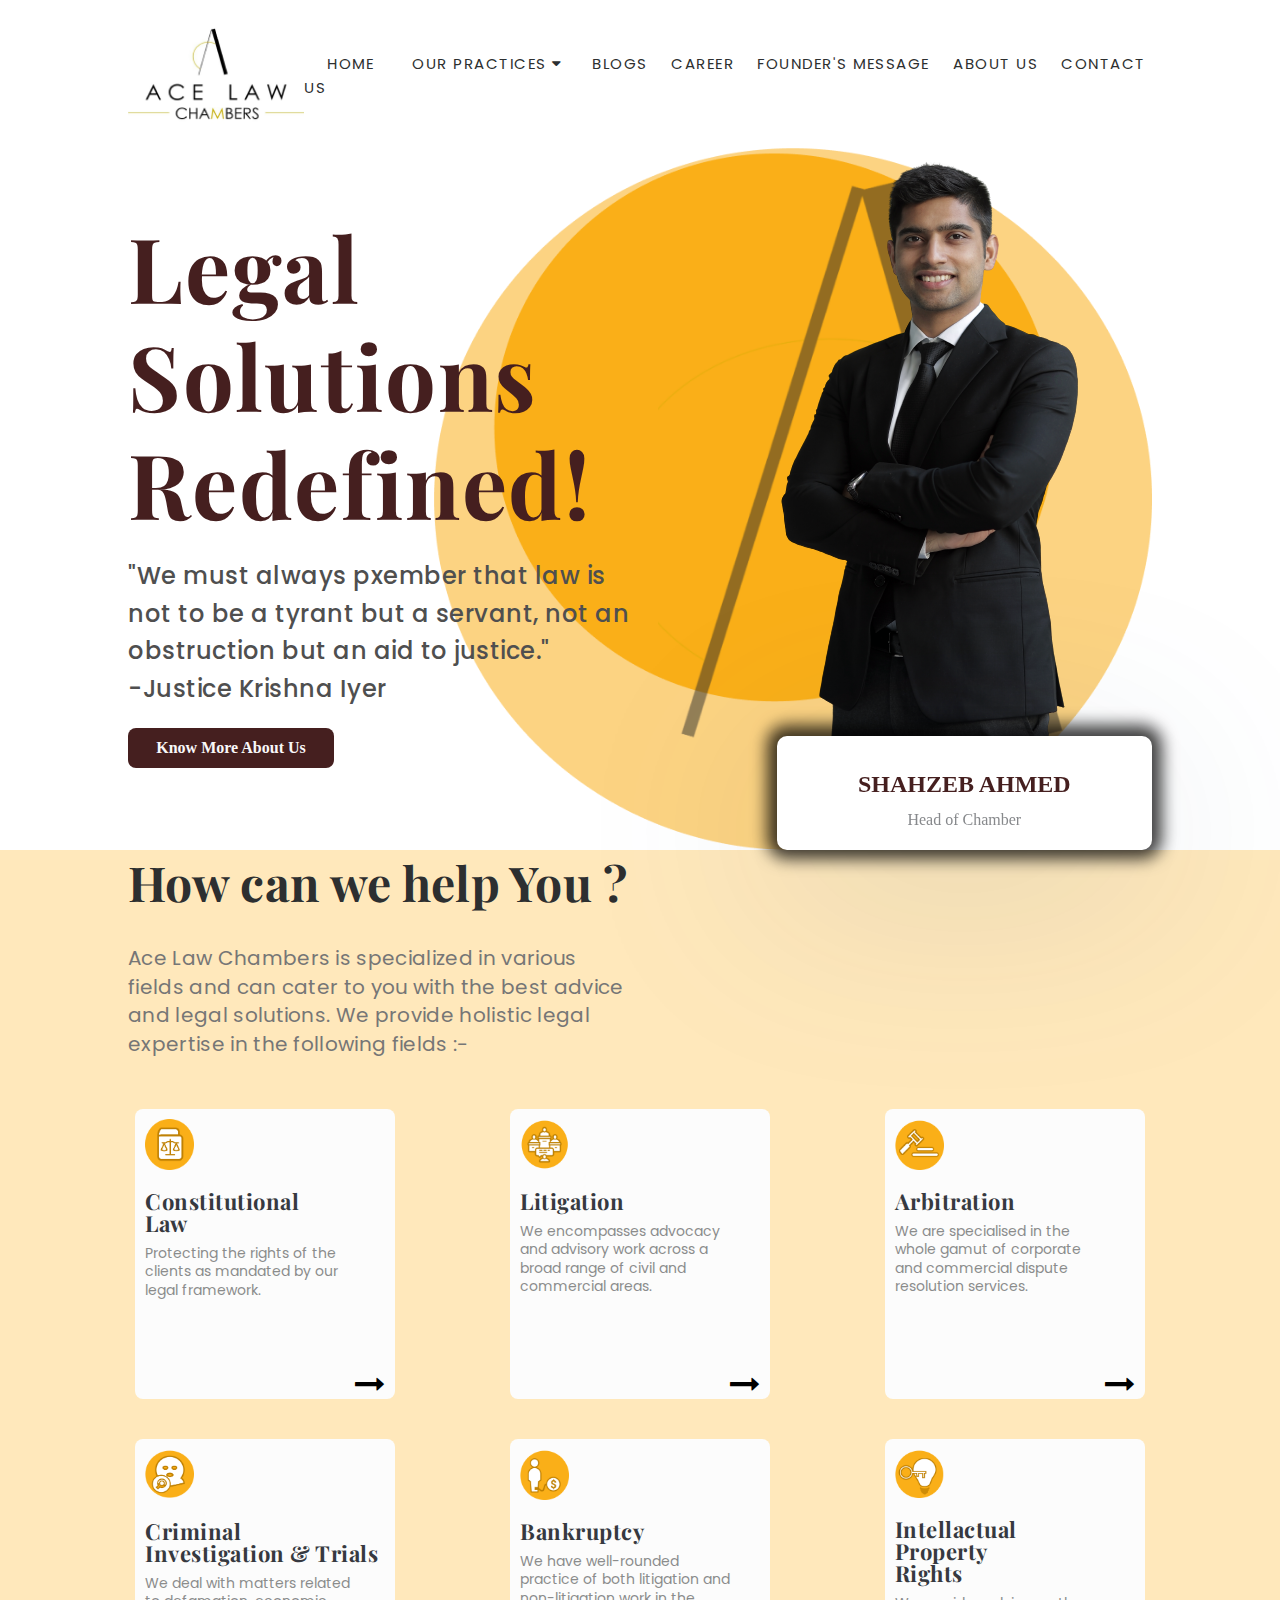
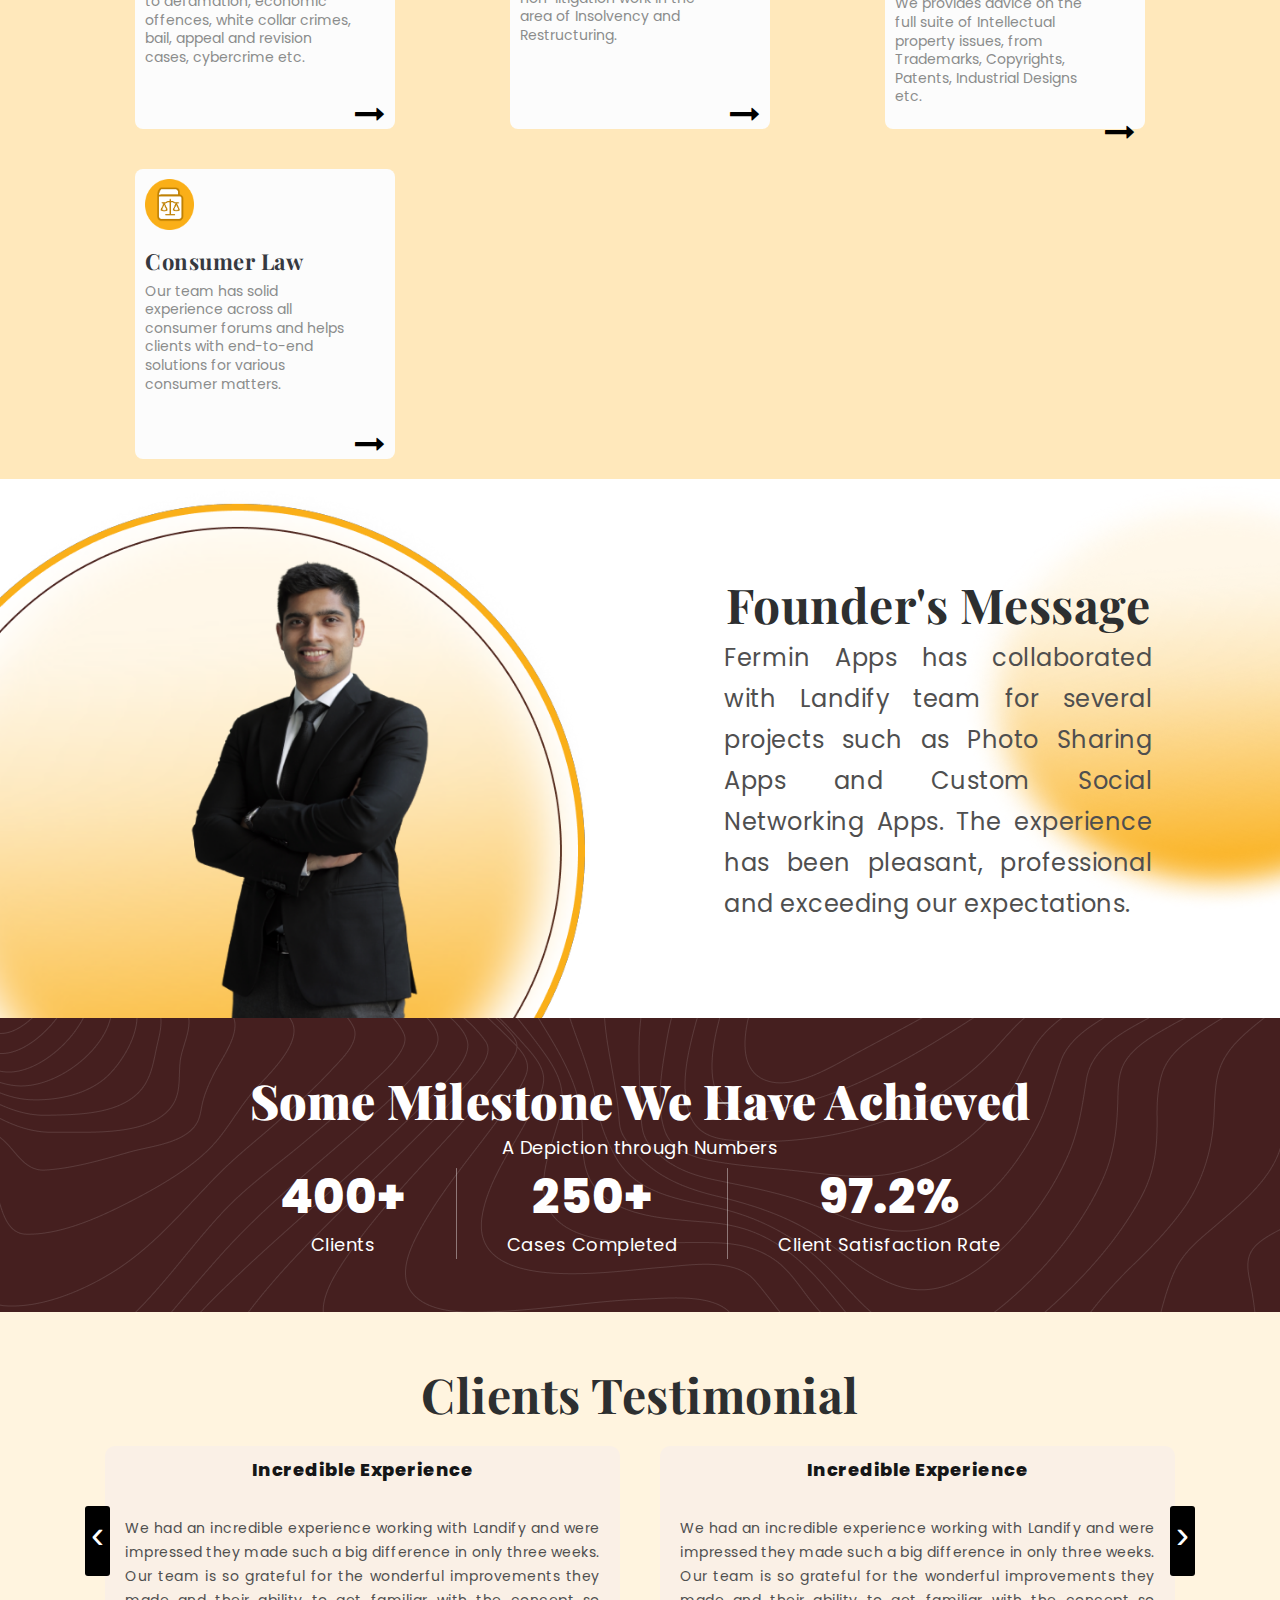
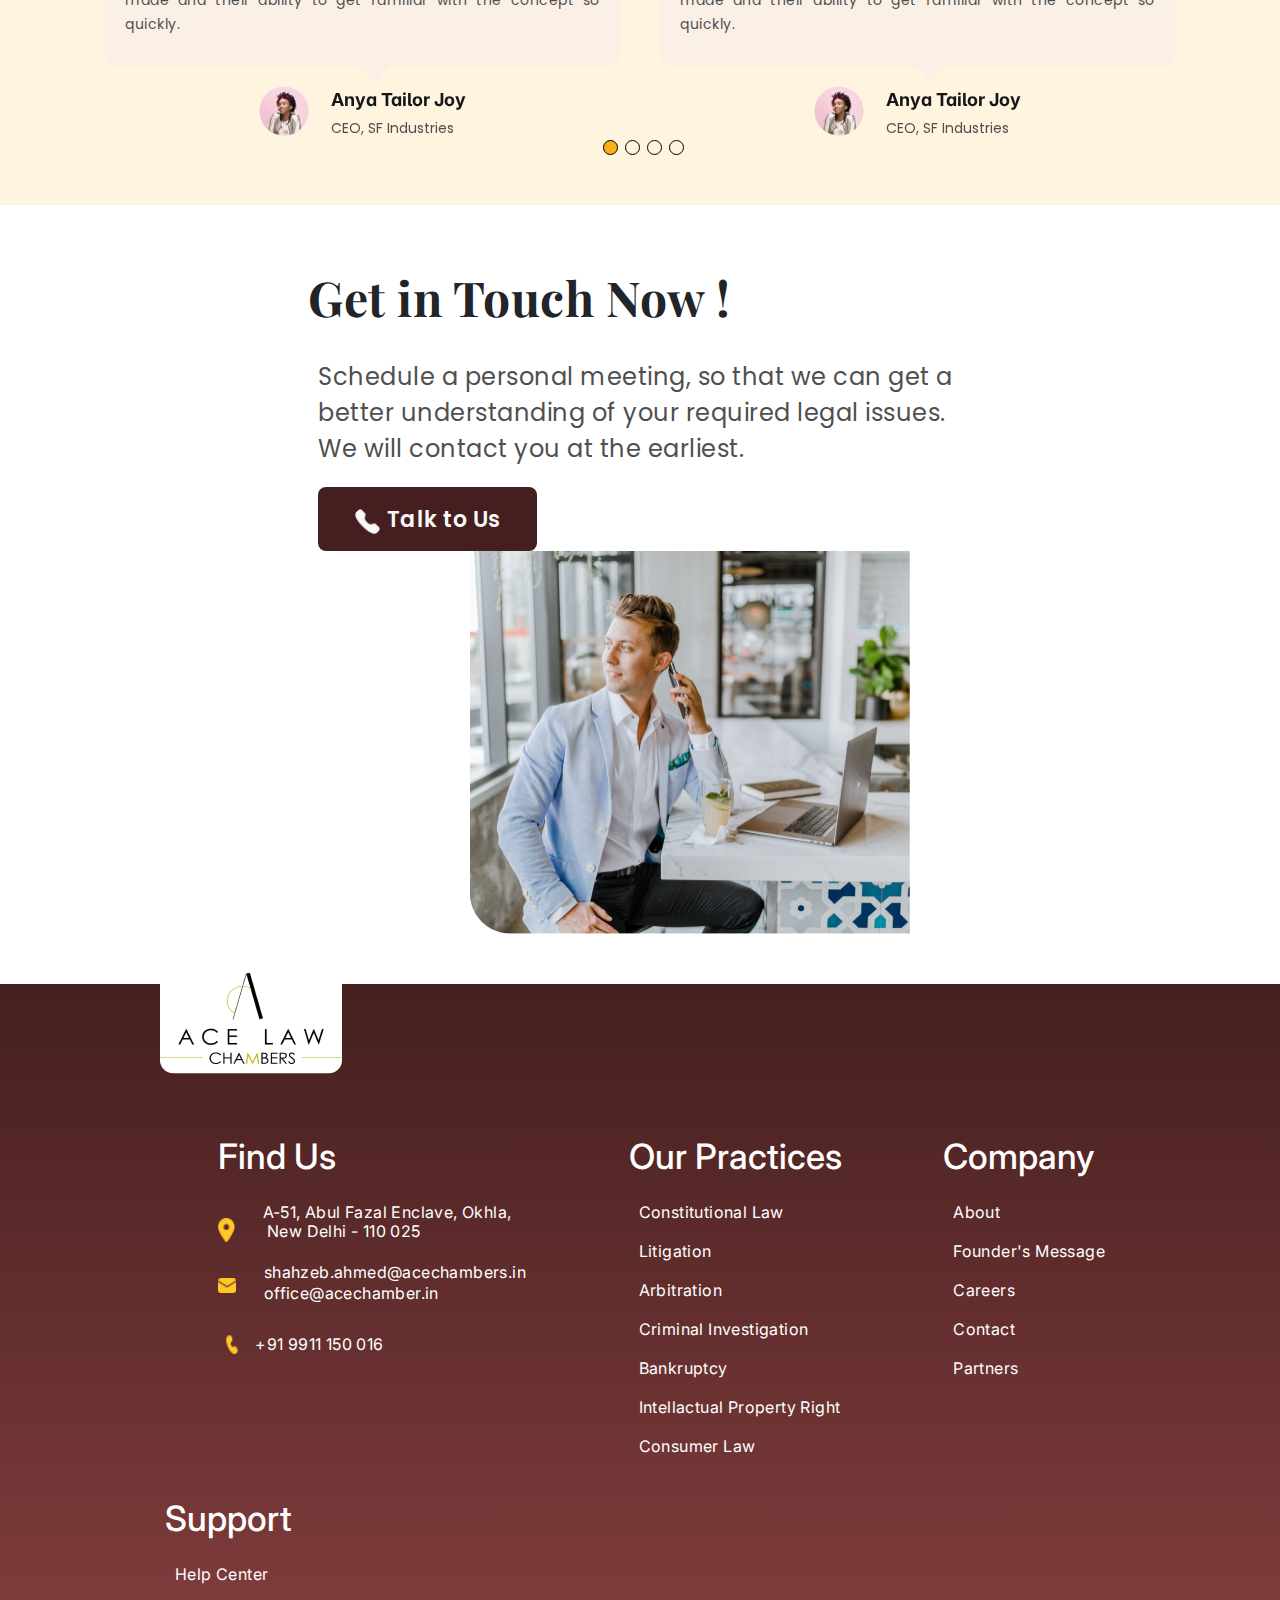
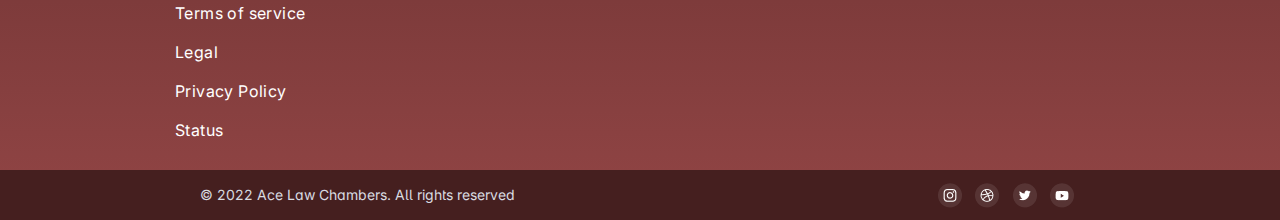
==== commit 6d02f0a7: "hello" ====
--- a/index.html
+++ b/index.html
@@ -13,6 +13,7 @@
             href="https://fonts.googleapis.com/css2?family=Poppins:wght@400;600&display=swap"
             rel="stylesheet"
           />
+          <script src="https://ajax.googleapis.com/ajax/libs/jquery/3.6.3/jquery.min.js"></script>
 
           <link rel="preconnect" href="https://fonts.googleapis.com">
           <link rel="preconnect" href="https://fonts.gstatic.com" crossorigin><link href="https://fonts.googleapis.com/css2?family=Inter:wght@100;200;300;400;500;600;700;800;900&display=swap" rel="stylesheet">
@@ -66,40 +67,16 @@
                   </div>
 
                     <!-- Top Navigation Menu -->
-                  <div class="topnav">
+                  <div class="topnav"  id="top1" onclick="myFunction()">
                         
-                        <a href="javascript:void(0);" class="icon" onclick="myFunction()">
-                              <i class="fa fa-bars" id="barMenu"></i>
+                        <a href="javascript:void(0);" class="icon" >
+                              <i class="fa fa-bars" id="barMenu" ></i>
                             </a>
                       
                       </div>
-                      <script>
-                            function myFunction() {
-                              var x = document.getElementById("myLinks");
-                              if (x.style.display === "flex") {
-                                x.style.display = "none";
-                              } else {
-                                x.style.display = "flex";
-                              }
-
-                              var y = document.getElementById("barMenu")
-                              if ( y.classList.contains('fa-bars') ) {
-                                    console.log("fafa1") // Check for class
-                                    y.classList.remove('fa-bars'); 
-                                    y.classList.add('fa-close'); // Add class
-                                    
-                                    // y.classList.toggle('fa-close');
-                                          }
-                                          else{
-                                                console.log("fafa2")
-                                                y.classList.remove('fa-close'); 
-                                                y.classList.add('fa-bars');   
-                                                                                  
-                                          }
-                            }
-                            </script>
-            </div>
-            <div id="myLinks" style="display: none;">
+                      
+            </div>
+            <div id="myLinks"  class="dropdown_menu-6 " >
                   <a href="index.html">Home</a>
                         <button class="dropdown">Practices
                               <i class="fa fa-caret-down"></i>
@@ -119,12 +96,40 @@
                         <a  href="#">FOUNDER'S MESSAGE</a>
                         <a href="aboutUs.html">ABOUT US</a>
                         <a href="contactUs.html">CONTACT US</a>
-                        
-            </div>
-                
+            </div>
+                <script>
+                            function myFunction() {
+                              var x = document.getElementById("myLinks");
+                              if (x.style.display === "flex") {
+                               console.log("display flex  == none")
+                               x.removeAttribute("style")
+                              } else {
+                                    console.log("else flex")
+                                    x.style.display = "flex";
+                                console.log("else flex2")
+                              }
+
+                              var y = document.getElementById("barMenu")
+                              if ( y.classList.contains('fa-bars') ) {
+                                   
+                                    y.classList.remove('fa-bars'); 
+                                    y.classList.add('fa-close'); // Add class
+                      
+                                          }
+                                          else{
+                                               
+                                                y.classList.remove('fa-close'); 
+                                                y.classList.add('fa-bars');   
+                                                                                  
+                                          }
+                            }
+                          
+       
+                            </script>
             </div>
       </div>  
       <br/>
+      <div class="main">
                 <div class="hero">
                   
                   <div class="heroLeft">
@@ -157,9 +162,11 @@
                                                                   </div>
                   </div>
                 </div>
-
-
+            </div>
+
+            
                  <div class="afterHero">
+                  <div class="main">
                         <div class="heading">
                               How can we help You ?
                         </div>
@@ -168,6 +175,7 @@
                               Ace Law Chambers is specialized in various fields and can cater to you with the best advice and legal solutions. We provide holistic legal expertise in the following fields :-
 
                         </div>
+                        <div class="boxContainer">
                          <div class="boxes">
                               <div class="box">
                                     <div class="circleBG">
@@ -179,9 +187,16 @@
                                     <p>
                                           Protecting the rights of the clients as mandated by our legal framework.
                                     </p>
-                                    <div class="arrow">
-                                          <img src="./images/arrow.png" alt="" style="margin-top: 50px;">
-                                    </div>
+                                    <div>
+
+                                    </div>
+                                    <a href="constitutionalLaw.html" style="margin-top: auto; margin-right: 10px;">
+                                          <i class="fa fa-long-arrow-right" style="font-size:30px;float: right;color: black;"></i>   
+                                    </a>
+                                    <!-- <div class="arrow"> -->
+                                          <!-- style="margin-top: 50px;" -->
+                                          <!-- <img src="./images/arrow.png"  style="width:44px;height:10px; margin-top: auto; margin-left: auto; margin-bottom: 10px;" alt="" > -->
+                                    <!-- </div> -->
                               </div>
                               <div class="box">
                                     <div class="circleBG">
@@ -192,9 +207,12 @@
                                     </div>
                                     <p>
                                           We encompasses advocacy and advisory work across a broad range of civil and commercial areas.                                    </p>
-                                    <div class="arrow">
-                                          <img src="./images/Arrow.png" alt="" style="margin-top: 35px;">
-                                    </div>
+                                    <!-- <div class="arrow"> -->
+                                          <!-- style="margin-top: 35px;" -->
+                                          <a href="litigation.html" style="margin-top: auto; margin-right: 10px;">
+                                                <i class="fa fa-long-arrow-right" style="font-size:30px;float: right;color: black;"></i>   
+                                          </a>
+                                          <!-- </div> -->
                               </div>
                               <div class="box">
                                     <div class="circleBG">
@@ -205,9 +223,13 @@
                                     <p>
                                           We are specialised in the whole gamut of corporate and commercial dispute 
                                           resolution services.                                    </p>
-                                    <div class="arrow">
-                                          <img src="./images/Arrow.png" alt="" style="margin-top: 55px;">
-                                    </div>
+                                          <a href="arbitration.html" style="margin-top: auto; margin-right: 10px;">
+                                                <i class="fa fa-long-arrow-right" style="font-size:30px;float: right;color: black;"></i>   
+                                          </a>
+                                    <!-- <div class="arrow"> -->
+                                          <!-- style="margin-top: 55px;" -->
+                                          <!-- <img src="./images/Arrow.png" style="width:44px;height:10px; margin-top: auto; margin-left: auto; margin-bottom: 10px;" alt="" > -->
+                                    <!-- </div> -->
                               </div>
                               <div class="box">
                                     <div class="circleBG">
@@ -217,9 +239,15 @@
                                           Criminal <div style="white-space: nowrap;"> Investigation & Trials     </div>                                </div>
                                     <p>
                                           We deal with matters related to defamation, economic offences, white collar crimes, bail, appeal and revision cases, cybercrime etc.                                    </p>
-                                    <div class="arrow"  style="margin-top: -40px;">
-                                          <img src="./images/Arrow.png" alt="" style="margin-top: 28px;">
-                                    </div>
+                                    
+                                          <a href="criminalInvestigation.html" style="margin-top: auto; margin-right: 10px;">
+                                                <i class="fa fa-long-arrow-right" style="font-size:30px;float: right;color: black;"></i>   
+                                          </a>
+                                          <!-- <div class="arrow"  > -->
+                                          <!-- style="margin-top: -40px;" -->
+                                          <!-- style="margin-top: 28px;" -->
+                                          <!-- <img src="./images/Arrow.png" style="width:44px;height:10px; margin-top: auto; margin-left: auto; margin-bottom: 10px;" alt="" > -->
+                                    <!-- </div> -->
                               </div>
                               <div class="box"> 
                                     <div class="circleBG">
@@ -229,9 +257,14 @@
                                     Bankruptcy                              </div>
                               <p>
                                     We have well-rounded practice of both litigation and non-litigation work in the area of Insolvency and Restructuring.                              </p>
-                              <div class="arrow" style="margin-top: -20px;">
-                                    <img src="./images/Arrow.png" alt="" style="margin-top: 47px;">
-                              </div></div>
+                             
+                                    <a href="bankruptcy.html" style="margin-top: auto; margin-right: 10px;">
+                                          <i class="fa fa-long-arrow-right" style="font-size:30px;float: right;color: black;"></i>   
+                                    </a>
+                                    <!-- <div class="arrow" style="margin-top: -20px;"> -->
+                                    <!-- <img src="./images/Arrow.png" alt="" style="width:44px;height:10px; margin-top: auto; margin-left: auto; margin-bottom: 10px;"> -->
+                              <!-- </div> -->
+                        </div>
                               <div class="box">
                                     <div class="circleBG">
                                           <img src="./images/key.png" alt="">
@@ -240,10 +273,16 @@
                                           Intellactual Property Rights                                    </div>
                                     <p>
                                           We provides advice on the full suite of 
-                                          Intellectual property issues, from Trademarks, Copyrights, Patents, Industrial Designs etc.                                    </p>
-                                                <div class="arrow" style="margin-top: -40px;">
-                                          <img src="./images/Arrow.png" alt="" style="margin-top: 5px;">
-                                    </div>
+                                          Intellectual property issues, from Trademarks, Copyrights, Patents, Industrial Designs etc. 
+                                                                       </p>
+                                                                       <!-- style="margin-top: -40px;" -->
+                                                                       <!-- style="margin-top: 5px;" -->
+                              <a href="PropertyRight.html" style="margin-top: auto; margin-right: 10px;">
+                              <i class="fa fa-long-arrow-right" style="font-size:30px;float: right;color: black;"></i>   
+                        </a>
+                                                                       <!-- <div class="arrow" > -->
+                                          <!-- <img src="./images/Arrow.png" alt="" style="width:44px;height:10px; margin-top: auto; margin-left: auto; margin-bottom: 10px;"> -->
+                                    <!-- </div> -->
                               </div>
                               <div class="box">
                                     <div class="circleBG">
@@ -255,17 +294,53 @@
                                           Our team has 
                                           solid experience across all consumer forums and helps clients with end-to-end solutions for various 
                                           consumer matters.                                    </p>
-                                    <div class="arrow" style="margin-top: -40px;">
-                                          <img src="./images/Arrow.png" alt="" style="margin-top: 47px;">
-                                    </div>
-                              </div>
-
-                        </div>
+                                          <!-- style="margin-top: -40px;" -->
+                                          <!-- style="margin-top: 29px;" -->
+                                    <a href="consumerLaw.html" style="margin-top: auto; margin-right: 10px;">
+                                          <i class="fa fa-long-arrow-right" style="font-size:30px;float: right;color: black;"></i>   
+                                    </a>
+                                          <!-- <div class="arrow" > -->
+                                          <!-- <img src="./images/Arrow.png" alt="" style="width:44px;height:10px; margin-top: auto; margin-left: auto; margin-bottom: 10px;"> -->
+                                    <!-- </div> -->
+                              </div>
+
+                              <div class="box mob"  style="background: none; " >
+                                    <div class="circleBG" style="display: none;">
+                                          <img src="./images/measur.png" alt="">
+                                    </div>
+                                    <div class="boxheading" style="display: none; ">
+                                          Consumer Law                                    </div>
+                                    <p style="display: none;">
+                                          Our team has 
+                                          solid experience across all consumer forums and helps clients with end-to-end solutions for various 
+                                          consumer matters.                                    </p>
+                                          <!-- style="margin-top: -28px;" -->
+                                    <!-- <div class="arrow"  style="display: none;"> -->
+                                          <img src="./images/Arrow.png" style="width:44px;height:10px; margin-top: auto; margin-left: auto; margin-bottom: 10px; display: none;" alt="" style="margin-top: 47px;">
+                                    <!-- </div> -->
+                              </div>
+
+                        </div>
+                  </div>
                  
                 </div>
-
+            </div>
+
+            <div class="founderBg">
+                  <div class="founderMsg">
+                        <img src="/images/FounderMsg.png" alt="">
+                        <div class="rightFmsg">
+                               
+                              
+                              <p>Founder's Message</p>
+                              <p>Fermin Apps has collaborated with Landify team for several projects such as Photo Sharing Apps and Custom Social Networking Apps. The experience has been pleasant, professional and exceeding our expectations. </p>
+                        
+                  </div>
+            </div>
+      </div>
                 <!-- Counter -->
             <div class="counterBG">
+                  <div class="main">
                         <div class="counterHeading">
                               Some Milestone We Have Achieved
                         </div>
@@ -301,7 +376,7 @@
                               </div>
                         </div>
                 </div>
-
+            </div>
 
             <div class="testimonialDiv">
                   <div class="heading">Clients Testimonial</div>
@@ -474,10 +549,10 @@
                     
                     </script>
 
-                    >helokxdodwj
+                    
             </div> 
 
-                 
+            <div class="main">   
             <div class="getInTouch">
                         <div class="column"> 
                               <div class="heading">
@@ -497,13 +572,13 @@
                                     <img src="./images/contactUs.png" alt="">
                         </div>
             </div>
-              
+      </div> 
                   <div class="footer">
                         <footer>
                               <img class="lastlogo" src="./footer/images/footerlogo.png"/>
-                                  <div class="row primary">
+                                  <div class="row primary" style="margin-top: 50px;">
                                    
-                                    <div class="column about " style="margin-top: 50px;">
+                                    <div class="column about " >
                                       <h3>Find Us</h3>
                                       <div style="display: flex; flex-direction: row; flex-wrap: nowrap;margin-bottom: 10px;">
                                           <img class="icon" height="25px"style="margin-top:25px" src="./footer/images/footerAddress.png" />
--- a/css/style.css
+++ b/css/style.css
@@ -1,10 +1,3 @@
-/*
-* Prefixed by https://autoprefixer.github.io
-* PostCSS: v8.4.14,
-* Autoprefixer: v10.4.7
-* Browsers: last 4 version
-*/
-
 @import url("https://fonts.googleapis.com/css2?family=Playfair+Display&display=swap");
 @import url(https://fonts.googleapis.com/css?family=Lato:400,700|Montserrat:400,700);
 @import url(https://maxcdn.bootstrapcdn.com/font-awesome/4.6.3/css/font-awesome.min.css);
@@ -14,20 +7,19 @@
 @import url("https://fonts.googleapis.com/css2?family=Playfair+Display:wght@500&family=Poppins:wght@100;300&display=swap");
 .card {
   background-color: white;
-  width: 20px;
+  width: 20rem;
   overflow: hidden;
-  margin: 2px;
-  -webkit-box-shadow: 5px 5px 5px 5px #000;
-          box-shadow: 5px 5px 5px 5px #000;
-  border-radius: 0.5px;
+  margin: 2rem;
+  box-shadow: 5px 5px 5px 5px #000;
+  border-radius: 0.5rem;
 }
 .card img {
-  height: 15px;
+  height: 15rem;
   background-size: cover;
   background-position: center;
 }
 .card .card_content {
-  padding: 2px;
+  padding: 2rem;
 }
 .card .card_title {
   margin: 0;
@@ -46,152 +38,130 @@
 
 html {
   font-size: 6.25%;
-}
-
+  
+}
+
+@media screen and (max-width:1050px) {
+  html {
+    font-size: 3.25%;
+  }
+}
 body {
   padding: 0;
   margin: 0;
   text-decoration: none;
   list-style: none;
-  -webkit-box-sizing: border-box;
-          box-sizing: border-box;
-  -webkit-box-pack: center;
-      -ms-flex-pack: center;
-          justify-content: center;
+  box-sizing: border-box;
+  justify-content: center;
+  overflow-x: hidden;
 }
 
 html, body {
   max-width: 100%;
- 
-}
+}
+
 
 .center {
-  display: -webkit-box;
-  display: -ms-flexbox;
-  display: flex;
-  -webkit-box-orient: vertical;
-  -webkit-box-direction: normal;
-      -ms-flex-direction: column;
-          flex-direction: column;
-  -webkit-box-pack: center;
-      -ms-flex-pack: center;
-          justify-content: center;
-  -webkit-box-align: center;
-      -ms-flex-align: center;
-          align-items: center;
-  -ms-flex-wrap: nowrap;
-      flex-wrap: nowrap;
-}
-
+  display: flex;
+  flex-direction: column;
+  justify-content: center;
+  align-items: center;
+  flex-wrap: nowrap;
+}
+
+.main{
+  max-width: 2000px;
+  margin-left: auto;
+  margin-right: auto;
+}
 .hero {
-  display: -webkit-box;
-  display: -ms-flexbox;
-  display: flex;
-  -webkit-box-orient: horizontal;
-  -webkit-box-direction: normal;
-      -ms-flex-direction: row;
-          flex-direction: row;
-  -webkit-box-align: center;
-      -ms-flex-align: center;
-          align-items: center;
-  -webkit-box-pack: center;
-      -ms-flex-pack: center;
-          justify-content: center;
-  align-items: center;
-  -ms-flex-wrap: wrap;
-      flex-wrap: wrap;
+  display: flex;
+  flex-direction: row;
+  justify-content: space-between;
+  align-items: center;
+  flex-wrap: nowrap;
   background: url("../images/background.png") no-repeat;
   background-position: right;
+  background-size: contain;
   padding-top: 2%;
   margin-top: -2%;
+  margin-left: 10vw;
+  margin-right: 10vw;
 }
 .hero .heroLeft {
-  margin-left: -10%;
-  display: -webkit-box;
-  display: -ms-flexbox;
-  display: flex;
-  -webkit-box-orient: vertical;
-  -webkit-box-direction: normal;
-      -ms-flex-direction: column;
-          flex-direction: column;
-  -webkit-box-pack: start;
-      -ms-flex-pack: start;
-          justify-content: flex-start;
+  
+  display: flex;
+  flex-direction: column;
+  justify-content: flex-start;
 }
 .hero .heroLeft .heroHeading {
   font-family: "Playfair Display";
   font-style: normal;
   font-weight: 700;
-  /* font-size: 90px; */
-  font-size: 5.859vw;
+  font-size: 90rem;
   line-height: 120%;
-  /* or 108px */
+  /* or 108rem */
   letter-spacing: 0.02em;
-  max-width: 911.78px;
+  max-width: 911.78rem;
   color: #451F1F;
-  margin-bottom: 20px;
+  margin-bottom: 20rem;
+ 
 }
 .hero .heroLeft .heroP {
   font-family: "Poppins";
   font-style: normal;
   font-weight: 500;
-  font-size: 1.563vw;
+  font-size: 24rem;
   line-height: 158%;
-  /* or 38px */
+  /* or 38rem */
   text-align: left;
-  display: -webkit-box;
-  display: -ms-flexbox;
-  display: flex;
-  -webkit-box-align: center;
-      -ms-flex-align: center;
-          align-items: center;
-  letter-spacing: 0.5px;
+  display: flex;
+  align-items: center;
+  letter-spacing: 0.5rem;
   /* Neutral / Grey 6 */
-  margin-bottom: 20px;
+  margin-bottom: 20rem;
   color: #4F4F4F;
 }
 .hero .heroLeft .heroButton {
-  width: 206px;
-  height: 40px;
+  width: 206rem;
+  height: 40rem;
   background: #451F1F;
-  border-radius: 8px;
+  border-radius: 8rem;
   font-family: "Plus Jakarta Sans";
   font-style: normal;
   font-weight: 700;
-  font-size: 16px;
+  font-size: 16rem;
   line-height: 140.5%;
   /* or 22px */
-  -webkit-box-align: center;
-      -ms-flex-align: center;
-          align-items: center;
+  align-items: center;
   text-align: center;
-  padding-top: 9px;
+  padding-top: 9rem;
   color: #F9F8F9;
-}
-
-.hero .heroRight .manImage{
-  /* width: 408px; */
-  width: 30.563vw;
-  height: 612px;
+ 
+}
+
+
+.hero .heroRight .manImage {
+  width: 408rem;
+  height: 612rem;
 }
 .hero .heroRight .manImage img {
-  margin-top: 20%;
+  /* margin-top: 25%; */
   width: 100%;
   height: 100%;
 }
 .hero .heroRight .personCard {
-  /* width: 382px;
-  height: 114px; */
+  max-width: 382px;
+  height: 114px;
   left: 851px;
   top: 834.51px;
   background: #FFFFFF;
   border-radius: 10px;
-  -webkit-filter: drop-shadow(0px 39px 100px rgba(25, 62, 108, 0.12));
-          filter: drop-shadow(0px 39px 100px rgba(25, 62, 108, 0.12));
+  filter: drop-shadow(0px 39px 100px rgba(25, 62, 108, 0.12));
   margin-left: 8%;
-  -webkit-box-align: center;
-      -ms-flex-align: center;
-          align-items: center;
+  align-items: center;
+  
+box-shadow: 0px -1px 16px 10px rgba(0,0,0,0.75);
 }
 .hero .heroRight .personCard .name {
   padding-top: 8%;
@@ -221,64 +191,65 @@
   width: 100%;
 }
 .afterHero .heading {
-  max-width: 419.31px;
-  margin-left: 10%;
+  /* max-width: 419.31px; */
+  margin-left: 10vw;
+  margin-right: 10vw;
   font-family: "Playfair Display";
   font-style: normal;
   font-weight: 700;
-  font-size: 48px;
+  font-size: 48rem;
   line-height: 64px;
   letter-spacing: 0.323077px;
-  margin-bottom: 30px;
-  
+  margin-bottom: 30rem;
   /* Neutral / Grey 7 */
   color: #2D2F30;
 }
 .afterHero .content {
-  margin-left: 10%;
+  margin-left: 10vw;
+  margin-right: 10vw;
   font-family: "Poppins";
   font-style: normal;
   font-weight: 400;
-  font-size: 20px;
+  font-size: 20rem;
   line-height: 143.02%;
   /* or 29px */
-  max-width: 500px;
+  max-width: 500rem;
   letter-spacing: 0.323077px;
-  margin-bottom: 30px;
+  margin-bottom: 30rem;
   color: #767676;
 }
 .afterHero .boxes {
   overflow-x: hidden;
-  display: -webkit-box;
-  display: -ms-flexbox;
-  display: flex;
-  -webkit-box-orient: horizontal;
-  -webkit-box-direction: normal;
-      -ms-flex-direction: row;
-          flex-direction: row;
-  -ms-flex-wrap: wrap;
-      flex-wrap: wrap;
-  margin-left: 10%;
-  margin-right: 10%;
+  overflow-y: hidden;
+  display: flex;
+  flex-direction: row;
+  justify-content: space-between;
+  flex-wrap: wrap;
+  margin-left: 9vw;
+  margin-right: 9vw;
 }
 .afterHero .boxes .box {
-  /* -webkit-box-flex: 1;
-      -ms-flex: 1 1 0px;
-          flex: 1 1 0; */
-  margin: 20px;
+  
+  display: flex;
+  flex-direction: column;
+
+  margin: 20rem;
   width: 260px;
-  height: 270px;
+  height: 290px;
   left: 222px;
   top: 1402px;
   background: #FCFCFC;
-  -webkit-box-shadow: 0px 18px 58px 16px rgba(0, 0, 0, 0.06);
-          box-shadow: 0px 18px 58px 16px rgba(0, 0, 0, 0.06);
+  /* box-shadow: 0px 18px 58px 16px rgba(0, 0, 0, 0.06); */
   border-radius: 8px;
-}
+  /* position: relative; */
+}
+
+
+
 .afterHero .boxes .box .circleBG {
   width: 69px;
   height: 71px;
-  padding: 10px;
+  padding: 10rem;
 }
 .afterHero .boxes .box .circleBG img {
   width: 100%;
@@ -295,46 +266,52 @@
   letter-spacing: 0.5px;
   /* Text */
   color: #363940;
-  padding: 10px;
+  padding: 10rem;
 }
 .afterHero .boxes .box p {
-  width: 210px;
+  max-width: 230px;
   font-family: "Poppins";
   font-style: normal;
   font-weight: 400;
   font-size: 14px;
   line-height: 133.11%;
   /* or 19px */
-  padding: 10px;
-  margin-top: -10px;
+  padding: 10rem;
+  margin-top: -10rem;
   /* Neutral / Grey 5 */
   color: #8B8C8C;
 }
+
 .afterHero .boxes .box .arrow {
   width: 44px;
-  margin-top: -10px;
-  padding: 10px;
+  align-self: flex-end;
+  margin: 0 auto;
+  /* align-self: flex-end; */
+  /* margin-top: -10rem;
+  padding: 10rem; */
+  
   float: right;
 }
+
+
 .afterHero .boxes .box .arrow img {
   width: 100%;
 }
 
 .counterBG {
   background-image: url("../images/BG.png");
-  padding: 50px;
+  padding: 50rem;
 }
 .counterBG .counterHeading {
   font-family: "Playfair Display";
   font-style: normal;
   font-weight: 900;
-  font-size: 48px;
+  font-size: 48rem;
   line-height: 64px;
   /* identical to box height, or 133% */
   text-align: center;
   letter-spacing: 0.005em;
-  -webkit-font-feature-settings: "salt" on, "liga" off;
-          font-feature-settings: "salt" on, "liga" off;
+  font-feature-settings: "salt" on, "liga" off;
   /* Default / White */
   color: #FFFFFF;
 }
@@ -342,205 +319,214 @@
   font-family: "Poppins";
   font-style: normal;
   font-weight: 400;
-  font-size: 18px;
+  font-size: 18rem;
   line-height: 32px;
   /* identical to box height, or 178% */
   text-align: center;
   letter-spacing: 0.5px;
-  -webkit-font-feature-settings: "salt" on, "liga" off;
-          font-feature-settings: "salt" on, "liga" off;
+  font-feature-settings: "salt" on, "liga" off;
   /* Default / White */
   color: #FFFFFF;
 }
 .counterBG .counter {
   margin-left: 10%;
   margin-right: 10%;
-  display: -webkit-box;
-  display: -ms-flexbox;
-  display: flex;
-  -webkit-box-orient: horizontal;
-  -webkit-box-direction: normal;
-      -ms-flex-direction: row;
-          flex-direction: row;
-  -webkit-box-align: center;
-      -ms-flex-align: center;
-          align-items: center;
-  -webkit-box-pack: center;
-      -ms-flex-pack: center;
-          justify-content: center;
-  align-items: center;
-  -ms-flex-wrap: wrap;
-      flex-wrap: wrap;
+  display: flex;
+  flex-direction: row;
+  align-items: center;
+  justify-content: center;
+  align-items: center;
+  flex-wrap: wrap;
 }
 .counterBG .counter img {
-  margin-left: 50px;
-  margin-right: 50px;
+  margin-left: 50rem;
+  margin-right: 50rem;
 }
 .counterBG .counter .count {
   font-family: "Poppins";
   font-style: normal;
   font-weight: 800;
-  font-size: 48px;
+  font-size: 48rem;
   line-height: 64px;
   /* identical to box height, or 133% */
   text-align: center;
-  -webkit-font-feature-settings: "salt" on, "liga" off;
-          font-feature-settings: "salt" on, "liga" off;
+  font-feature-settings: "salt" on, "liga" off;
   /* Default / White */
   color: #FFFFFF;
 }
 
 .getInTouch {
-  display: -webkit-box;
-  display: -ms-flexbox;
-  display: flex;
-  -webkit-box-orient: horizontal;
-  -webkit-box-direction: normal;
-      -ms-flex-direction: row;
-          flex-direction: row;
-  -webkit-box-align: center;
-      -ms-flex-align: center;
-          align-items: center;
-  -webkit-box-pack: center;
-      -ms-flex-pack: center;
-          justify-content: center;
-  align-items: center;
-  -ms-flex-wrap: wrap;
-      flex-wrap: wrap;
-  padding: 50px;
+  display: flex;
+  flex-direction: row;
+  align-items: center;
+  justify-content: center;
+  align-items: center;
+  flex-wrap: wrap;
+  padding: 50rem;
 }
 .getInTouch .column .heading {
   font-family: "Playfair Display";
   font-style: normal;
   font-weight: 700;
-  font-size: 48px;
-  line-height: 64px;
+  font-size: 48rem;
+  line-height: 64rem;
   /* or 133% */
-  padding: 10px;
-  letter-spacing: 0.5px;
-  -webkit-font-feature-settings: "salt" on, "liga" off;
-          font-feature-settings: "salt" on, "liga" off;
+  padding: 10rem;
+  letter-spacing: 0.5rem;
+  font-feature-settings: "salt" on, "liga" off;
 }
 .getInTouch .column .content {
   font-family: "Poppins";
   font-style: normal;
   font-weight: 400;
-  font-size: 24px;
-  line-height: 36px;
+  font-size: 24rem;
+  line-height: 36rem;
   /* or 150% */
-  max-width: 684px;
-  letter-spacing: 0.5px;
-  padding: 20px;
+  max-width: 684rem;
+  letter-spacing: 0.5rem;
+  padding: 20rem;
   color: #4F4F4F;
 }
 .getInTouch .column .button {
   font-family: "Poppins";
   font-style: normal;
   font-weight: 600;
-  font-size: 22px;
-  line-height: 36px;
-  letter-spacing: 0.5px;
+  font-size: 22rem;
+  line-height: 36rem;
+  letter-spacing: 0.5rem;
   /* Neutral / Grey 1 */
   background: #451F1F;
   border-radius: 8px;
   color: #F9F8F9;
-  width: 219px;
-  height: 64px;
-  display: -webkit-box;
-  display: -ms-flexbox;
-  display: flex;
-  -webkit-box-pack: center;
-      -ms-flex-pack: center;
-          justify-content: center;
-  padding-top: 15px;
-  /* padding: 10px; */
-  margin-left: 20px;
+  width: 219rem;
+  height: 64rem;
+  display: flex;
+  justify-content: center;
+  padding-top: 15rem;
+  margin-left: 20rem;
 }
 .getInTouch .column .button img {
-  height: 25px;
+  height: 25rem;
   margin-top: 7px;
-  margin-right: -15px
+  margin-right: -15px;
 }
 .getInTouch .contactPerson {
-  width: 439.75px;
-  height: 383.34px;
-  margin-left: 100px;
+  width: 439.75rem;
+  height: 383.34rem;
+  margin-left: 100rem;
 }
 .getInTouch .contactPerson img {
   width: 100%;
   height: 100%;
 }
 
-@media screen and (max-width: 550px) {
+.founderBg{
+  /* width: 704px;
+  height: 704px; */
+  max-width: 2000px;
+  display: flex;
+  flex-direction: column;
+flex-wrap: nowrap;
+justify-content: center;
+margin-left: auto;
+margin-right: auto;
+}
+.founderMsg{
+  display: flex;
+  flex-direction: row;
+flex-wrap: nowrap;
+justify-content: space-between;
+background: url(/images/founderEclipse.png);
+background-repeat: no-repeat;
+background-position: top right;
+background-size: 25% 80%
+
+}
+.founderMsg img{
+  min-width: 40%;
+}
+.founderMsg .rightFmsg{
+
+  display: flex;
+  flex-direction: column;
+  justify-content: center;
+  align-items: center;
+  margin-right: 10vw;
+  margin-left: 10vw;
+/* border-radius: 0 0 704px 704px;
+  background: linear-gradient(180deg, #FAAF18 0%, rgba(250, 175, 24, 0.3) 55.73%, rgba(250, 175, 24, 0.1) 80.73%);
+filter: blur(19px); */
+/* transform: matrix(1, -0.07, -0.07, -1, 0, 0); */
+}
+
+.founderMsg .rightFmsg p:first-child{
+  /* max-width: 500px; */
+  font-family: 'Playfair Display';
+font-style: normal;
+font-weight: 700;
+font-size: 48rem;
+line-height: 64px;
+/* or 133% */
+/* margin-right: 37%; */
+/* text-align: center; */
+letter-spacing: 0.5px;
+font-feature-settings: 'salt' on, 'liga' off;
+white-space: nowrap;
+/* Neutral / Grey 7 */
+
+color: #2D2F30;
+}
+
+.founderMsg .rightFmsg p:last-child {
+  max-width: 500px;
+  font-family: 'Poppins';
+font-style: normal;
+font-weight: 400;
+font-size: 24rem;
+line-height: 41rem;
+text-align: justify ;
+/* margin-left: 60px; */
+/* or 171% */
+
+letter-spacing: 0.5px;
+
+
+color: #4F4F4F;
+}
+@media screen and (max-width: 750px) {
+  body > div.afterHero > div > div.boxContainer > div > div.box.mob{
+    display: none;
+  }
+  .afterHero .boxes {
+  
+    justify-content: center;
+  }
+  .founderMsg{
+    flex-direction: column-reverse;
+  }
   .hero {
     display: flex;
     flex-direction: column;
-    margin-top: 10%;
-  }
-
-  .hero .heroLeft .heroHeading {
-font-size: 10vw;
-  }
-  .hero .heroLeft .heroP {
-    font-size: 3vw;
-      }
-  .hero .heroRight .manImage{
-    width: 60vw;
-    height: 70vh;
-  }
-  .hero .heroRight .personCard{
-    
-  }
-
-  .getInTouch .contactPerson {
-    width: 439.75px;
-    height: 183.34px;
-    margin-left: 100px;
-}
-}
-
-/* @media screen and (max-width: 850px) {
-  .hero {
-    display: -webkit-box;
-    display: -ms-flexbox;
-    display: flex;
-    -webkit-box-orient: vertical;
-    -webkit-box-direction: normal;
-        -ms-flex-direction: column;
-            flex-direction: column;
-    -webkit-box-align: center;
-        -ms-flex-align: center;
-            align-items: center;
-    -webkit-box-pack: center;
-        -ms-flex-pack: center;
-            justify-content: center;
+    align-items: center;
+    justify-content: center;
     background-position: top;
     background-size: contain;
   }
   .hero .heroLeft {
     margin-left: 10%;
-    display: -webkit-box;
-    display: -ms-flexbox;
     display: flex;
-    -webkit-box-orient: vertical;
-    -webkit-box-direction: normal;
-        -ms-flex-direction: column;
-            flex-direction: column;
-    -webkit-box-align: center;
-        -ms-flex-align: center;
-            align-items: center;
-    -webkit-box-pack: justify;
-        -ms-flex-pack: justify;
-            justify-content: space-between;
+    flex-direction: column;
+    align-items: center;
+    justify-content: space-between;
   }
   .hero .heroLeft .heroHeading {
-    font-size: 60px;
+    font-size: 60rem;
   }
   .hero .heroLeft .heroButton {
-    width: 200px;
-    height: 60px;
+    width: 200rem;
+    height: 60rem;
     background: #451F1F;
-    border-radius: 8px;
+    border-radius: 8rem;
   }
   .hero .heroRight {
     width: 100vw;
@@ -556,141 +542,129 @@
     width: 100%;
     height: 650px;
   }
- 
   .afterHero .boxes .box p {
     width: auto;
   }
   .counterBG {
-    padding: 5px;
+    padding: 5rem;
   }
   .counterBG .counterHeading {
-    font-size: 20px;
-  }
+    font-size: 40rem;
+  }
+  .counterBG .counter img {
+    margin-left: 50rem;
+    margin-right: 50rem;
+    margin-top: -100rem;
+}
   .counterBG p {
-    font-size: 16px;
-    padding-bottom: 25px;
+    font-size: 16rem;
+    padding-bottom: 25rem;
   }
   .counterBG img {
-    -webkit-transform: rotate(90deg);
-        -ms-transform: rotate(90deg);
-            transform: rotate(90deg);
+    transform: rotate(90deg);
   }
   .counterBG .counter {
-    display: -webkit-box;
-    display: -ms-flexbox;
     display: flex;
-    -webkit-box-orient: vertical;
-    -webkit-box-direction: normal;
-        -ms-flex-direction: column;
-            flex-direction: column;
-    -webkit-box-align: center;
-        -ms-flex-align: center;
-            align-items: center;
-    -webkit-box-pack: center;
-        -ms-flex-pack: center;
-            justify-content: center;
+    flex-direction: column;
+    align-items: center;
+    justify-content: center;
   }
   .counterBG .counter .count {
-    font-size: 30px;
-    padding: 0px;
-    line-height: 20px;
+    font-size: 30rem;
+    padding: 0rem;
+    line-height: 20rem;
   }
   .getInTouch {
-    display: -webkit-box;
-    display: -ms-flexbox;
     display: flex;
-    -webkit-box-orient: horizontal;
-    -webkit-box-direction: normal;
-        -ms-flex-direction: row;
-            flex-direction: row;
-    -webkit-box-align: center;
-        -ms-flex-align: center;
-            align-items: center;
-    -webkit-box-pack: center;
-        -ms-flex-pack: center;
-            justify-content: center;
-    align-items: center;
-    -ms-flex-wrap: wrap;
-        flex-wrap: wrap;
-    align-items: center;
-    -ms-flex-direction: row-reverse;
-        flex-direction: row-reverse;
-    padding: 50px;
+    flex-direction: row;
+    align-items: center;
+    justify-content: center;
+    align-items: center;
+    flex-wrap: wrap;
+    align-items: center;
+    flex-direction: row-reverse;
+    padding: 50rem;
   }
   .getInTouch .column {
-    display: -webkit-box;
-    display: -ms-flexbox;
     display: flex;
-    -webkit-box-orient: vertical;
-    -webkit-box-direction: normal;
-        -ms-flex-direction: column;
-            flex-direction: column;
-    -webkit-box-align: center;
-        -ms-flex-align: center;
-            align-items: center;
-    -webkit-box-pack: center;
-        -ms-flex-pack: center;
-            justify-content: center;
+    flex-direction: column;
+    align-items: center;
+    justify-content: center;
   }
   .getInTouch .column .heading {
     font-family: "Playfair Display";
     font-style: normal;
     font-weight: 700;
-    font-size: 30px;
-    line-height: 64px;
-    padding: 5px;
-    letter-spacing: 0.5px;
-    -webkit-font-feature-settings: "salt" on, "liga" off;
-            font-feature-settings: "salt" on, "liga" off;
+    font-size: 30rem;
+    line-height: 64rem;
+    /* or 133% */
+    padding: 5rem;
+    letter-spacing: 0.5rem;
+    font-feature-settings: "salt" on, "liga" off;
   }
   .getInTouch .column .content {
     font-family: "Poppins";
     font-style: normal;
     font-weight: 400;
-    font-size: 15px;
-    line-height: 18px;
-    max-width: 684px;
-    letter-spacing: 0.5px;
-    padding: 10px;
+    font-size: 15rem;
+    line-height: 18rem;
+    /* or 150% */
+    max-width: 684rem;
+    letter-spacing: 0.5rem;
+    padding: 10rem;
     color: #4F4F4F;
   }
   .getInTouch .column .button {
     font-family: "Poppins";
     font-style: normal;
     font-weight: 600;
-    font-size: 22px;
-    line-height: 18px;
-    letter-spacing: 0.5px;
+    font-size: 22rem;
+    line-height: 18rem;
+    letter-spacing: 0.5rem;
+    /* Neutral / Grey 1 */
     background: #451F1F;
     border-radius: 8px;
     color: #F9F8F9;
-    width: 219px;
-    height: 44px;
-    display: -webkit-box;
-    display: -ms-flexbox;
+    width: 219rem;
+    height: 44rem;
     display: flex;
-    -webkit-box-pack: center;
-        -ms-flex-pack: center;
-            justify-content: center;
-    -webkit-box-align: center;
-        -ms-flex-align: center;
-            align-items: center;
-    padding-top: 15px;
-    margin-left: 20px;
+    justify-content: center;
+    align-items: center;
+    padding-top: 27rem;
+    padding: 10rem;
+    margin-left: 20rem;
   }
   .getInTouch .column .button img {
-    height: 15px;
-    margin-top: 7px;
-    margin-right: -15px
+    height: 15rem;
+    margin-top: 1rem;
+    padding-right: 10rem;
   }
   .getInTouch .contactPerson {
-    width: 239.75px;
-    height: 183.34px;
-    margin-left: 0px;
-    margin-top: 10px;
+    width: 239.75rem;
+    height: 183.34rem;
+    margin-left: 0rem;
+    margin-top: 10rem;
   }
   .getInTouch .contactPerson img {
     width: 100%;
     height: 100%;
   }
-} */+}/*# sourceMappingURL=style.css.map */
+
+@media screen and (max-width:1050px) {
+  .hero .heroLeft .heroButton {
+    
+    display: flex;
+    justify-content: center;
+    align-items: center;
+  }
+  .hero .heroLeft .heroButton p{
+    margin-top: -5px;
+    margin-bottom: 0px;
+    }
+
+    .hero .heroRight .personCard {
+      width: 250px;
+
+    }
+}--- a/header/header.css
+++ b/header/header.css
@@ -1,95 +1,89 @@
-/*
-* Prefixed by https://autoprefixer.github.io
-* PostCSS: v8.4.14,
-* Autoprefixer: v10.4.7
-* Browsers: last 4 version
-*/
+
 
 .header {
-  margin-top: 20px;
-  -webkit-box-align: center;
-      -ms-flex-align: center;
-          align-items: center;
-  display: -webkit-box;
-  display: -ms-flexbox;
-  display: flex;
-  -webkit-box-orient: horizontal;
-  -webkit-box-direction: normal;
-      -ms-flex-direction: row;
-          flex-direction: row;
-  -ms-flex-wrap: nowrap;
-      flex-wrap: nowrap;
-  -ms-flex-pack: distribute;
-      justify-content: space-evenly;
+  margin-top: 20rem;
+  margin-left: 10vw;
+  margin-right: 10vw;
+  align-items: center;
+  display: flex;
+  flex-direction: row;
+  flex-wrap: nowrap;
+  justify-content: space-between;
 }
 .header .logo {
-  height: 109.2px;
-  /* margin-left: 250px; */
+  height: 109.2rem;
 }
 .header .logo img {
   width: 100%;
   height: 100%;
 }
 .header .menubar {
-  /* margin-left: 123px; */
   /* Neutral / Grey 7 */
   color: #2D2F30;
-  display: flex;
-  flex-direction: row;
-  flex-wrap: nowrap;
 }
 .header .menubar a {
   color: #2D2F30;
-  /* margin-left: 32px; */
-  text-align: center;
-  font-family: "Poppins";
-  font-style: normal;
-  font-weight: 400;
-  font-size: 0.977vw;
-  line-height: 1.497vw;
-  /* line-height: 23px; */
+  text-align: center;
+  font-family: "Poppins";
+  font-style: normal;
+  font-weight: 400;
+  font-size: 15rem;
+  line-height: 23rem;
   /* identical to box height, or 153% */
-  letter-spacing: 1.5px;
-  text-decoration: none;
+  letter-spacing: 1.5rem;
   margin-left: 23px;
-}
-.header .menubar a:hover {
-
-  text-decoration:underline;
-  text-decoration-thickness: 3px;
+  /* padding: 10px; */
 }
 .header .menubar button {
   border: none;
   background: none;
-  margin-left: 32px;
-  color: #2D2F30;
-  margin-left: 32px;
-  text-align: center;
-  font-family: "Poppins";
-  font-style: normal;
-  font-weight: 400;
-  font-size:  0.977vw;
-  line-height: 1.497vw;
-  /* line-height: 23px; */
+  margin-left: 32rem;
+  color: #2D2F30;
+  margin-left: 32rem;
+  text-align: center;
+  font-family: "Poppins";
+  font-style: normal;
+  font-weight: 400;
+  font-size: 15rem;
+  line-height: 23rem;
   /* identical to box height, or 153% */
-  letter-spacing: 1.5px;
-}
+  letter-spacing: 1.5rem;
+}
+
 .header .menubar .dropdown-content {
   display: none;
   position: absolute;
   -webkit-box-orient: vertical;
   -webkit-box-direction: normal;
-      -ms-flex-direction: column;
-          flex-direction: column;
+  -ms-flex-direction: column;
+  flex-direction: column;
   -webkit-box-pack: start;
-      -ms-flex-pack: start;
-          justify-content: flex-start;
+  -ms-flex-pack: start;
+  justify-content: flex-start;
   z-index: 1;
   margin-left: -80px;
   background: #FFFFFF;
   box-shadow: 4px 4px 7px rgba(0, 0, 0, 0.25);
   border-radius: 7px;
 }
+/* .header .menubar .dropdown-content {
+  display: none;
+  position: absolute;
+  flex-direction: column;
+  justify-content: flex-start;
+  z-index: 1;
+}  .header .menubar .dropdown-content a {
+  color: #2D2F30;
+  margin-left: 32rem;
+  white-space: nowrap;
+  text-align: center;
+  font-family: "Poppins";
+  font-style: normal;
+  font-weight: 400;
+  font-size: 15rem;
+  line-height: 23rem;
+  letter-spacing: 1.5rem;
+} */
 .header .menubar .dropdown-content a {
   color: #2D2F30;
   margin-left: 32px;
@@ -100,41 +94,34 @@
   font-weight: 400;
   font-size: 15px;
   line-height: 23px;
-  /* identical to box height, or 153% */
+  margin-right: 23px;
   letter-spacing: 1.5px;
 }
+
+.header .menubar a:hover {
+  text-decoration: underline;
+    /* text-decoration-thickness: auto; */
+  text-decoration-thickness: 3px;
+}
 .header .menubar button:hover .dropdown-content {
-  display: -webkit-box;
-  display: -ms-flexbox;
   display: flex;
 }
 .header .menubar .dropdown-content:hover {
-  display: -webkit-box;
-  display: -ms-flexbox;
   display: flex;
 }
 .header .topnav {
   background-color: #333;
   position: relative;
-  display: -webkit-box;
-  display: -ms-flexbox;
-  display: flex;
-  -webkit-box-orient: vertical;
-  -webkit-box-direction: normal;
-      -ms-flex-direction: column;
-          flex-direction: column;
-  -webkit-box-align: center;
-      -ms-flex-align: center;
-          align-items: center;
-  -webkit-box-pack: center;
-      -ms-flex-pack: center;
-          justify-content: center;
+  display: flex;
+  flex-direction: column;
+  align-items: center;
+  justify-content: center;
 }
 .header .topnav a {
   color: white;
-  padding: 14px 16px;
+  padding: 14rem 16rem;
   text-decoration: none;
-  font-size: 17px;
+  font-size: 17rem;
   text-align: center;
   display: none;
 }
@@ -144,32 +131,27 @@
   right: 0;
   top: 0;
 }
-
+a.iconClose {
+  background: black;
+  display: none;
+  right: 0;
+  top: 0;
+}
 #myLinks {
   background-color: #e4c70e;
-  display: -webkit-box;
-  display: -ms-flexbox;
-  display: flex;
-  -webkit-box-orient: vertical;
-  -webkit-box-direction: normal;
-      -ms-flex-direction: column;
-          flex-direction: column;
-  -webkit-box-align: center;
-      -ms-flex-align: center;
-          align-items: center;
-  -webkit-box-pack: center;
-      -ms-flex-pack: center;
-          justify-content: center;
+  display: none;
+  flex-direction: column;
+  align-items: center;
+  justify-content: center;
 }
 #myLinks a {
   color: black;
-  /* padding: 14px 16px; */
+  padding: 14rem 16rem;
   text-decoration: none;
-  /* font-size: 37px; */
-  font-size: 3.636vw;
+  font-size: 37rem;
   text-align: center;
   display: block;
-  line-height: 40px;
+  line-height: 40rem;
 }
 #myLinks a:hover {
   background-color: #e4c70e;
@@ -177,118 +159,82 @@
 }
 #myLinks .dropdown {
   color: black;
-  padding: 14px 16px;
+  padding: 14rem 16rem;
   text-decoration: none;
-   font-size: 0.977vw;
+  font-size: 37rem;
   text-align: center;
   display: block;
   background: none;
-  line-height: 28px;
+  line-height: 28rem;
 }
 #myLinks button {
   border: none;
-  margin-left: 32px;
+  margin-left: auto;
+    margin-right: auto;
   background: none;
+  
 }
 #myLinks .dropdown-content {
   display: none;
   position: absolute;
-  -webkit-box-orient: vertical;
-  -webkit-box-direction: normal;
-      -ms-flex-direction: column;
-          flex-direction: column;
+  flex-direction: column;
   position: absolute;
   background: #7c0202;
-  /* margin-left: -38%; */
-  margin-left: -50px;
+  /* margin-left: -36rem; */
 }
 #myLinks .dropdown-content a {
   color: #ffffff;
+  white-space: nowrap;
 }
 #myLinks button:hover .dropdown-content {
-  display: -webkit-box;
-  display: -ms-flexbox;
-  display: flex;
+  display: flex;
+  transform: translate(-30%, -0%);
 }
 #myLinks .dropdown-content:hover {
-  display: -webkit-box;
-  display: -ms-flexbox;
-  display: flex;
-}
-
-@media screen and (max-width: 550px) {
+  display: flex;
+}
+
+#show{
+  display: flex;
+}
+.dropdown_menu-6 {
+  animation: growDown 300ms ease-in-out forwards;
+  transform-origin: top center;
+}
+@keyframes growDown {
+  0% {
+    transform: scaleY(0);
+  }
+  80% {
+    transform: scaleY(1.1);
+  }
+  100% {
+    transform: scaleY(1);
+  }
+}
+@media screen and (max-width: 1050px) {
   .header {
-    margin-left: 50px;
-    margin-right: 10px;
-    display: -webkit-box;
-    display: -ms-flexbox;
+    /* margin-left: 50rem;
+    margin-right: 10rem; */
     display: flex;
-    -webkit-box-orient: horizontal;
-    -webkit-box-direction: normal;
-        -ms-flex-direction: row;
-            flex-direction: row;
-    -ms-flex-wrap: nowrap;
-        flex-wrap: nowrap;
-    -webkit-box-pack: justify;
-        -ms-flex-pack: justify;
-            justify-content: space-between;
+    flex-direction: row;
+    flex-wrap: nowrap;
+    justify-content: space-between;
   }
   .header .logo {
-    margin-left: 0px;
+    margin-left: 0rem;
   }
   .header .menubar {
     display: none;
-    margin-left: 50px;
+    margin-left: 50rem;
   }
   .header .topnav {
-    margin-left: 50px;
+    margin-left: 50rem;
   }
   .header .topnav a.icon {
     display: block;
   }
-  #myLinks .dropdown {
-    color: black;
-    padding: 14px 16px;
-    text-decoration: none;
-     /* font-size: 37px; */
-     font-size: 3.636vw;
-    text-align: center;
-    display: block;
-    background: none;
-    line-height: 28px;
-  }
-}
-
-
-@media screen and (max-width: 600px) {
-  .topnav a, .dropdown .dropbtn {
-    /* display: none; */
-  }
-  .topnav a.icon {
-    float: right;
-    display: block;
-  }
-}
-
-@media screen and (max-width: 600px) {
-  .topnav.responsive {position: relative;}
-  .topnav.responsive .icon {
-    position: absolute;
-    right: 0;
-    top: 0;
-  }
-  .topnav.responsive a {
-    float: none;
-    display: block;
-    text-align: left;
-  }
-  .topnav.responsive .dropdown {float: none;}
-  .topnav.responsive .dropdown-content {position: relative;}
-  .topnav.responsive .dropdown .dropbtn {
-    display: block;
-    width: 100%;
-    text-align: left;
-  }
-}
-
-
+}/*# sourceMappingURL=header.css.map */
+.expand{
+  display: flex;
+}
--- a/footer/footer.css
+++ b/footer/footer.css
@@ -1,48 +1,30 @@
-/*
-* Prefixed by https://autoprefixer.github.io
-* PostCSS: v8.4.14,
-* Autoprefixer: v10.4.7
-* Browsers: last 4 version
-*/
-
 .rowCopyright {
-  display: -webkit-box;
-  display: -ms-flexbox;
   display: flex;
-  -webkit-box-orient: horizontal;
-  -webkit-box-direction: normal;
-      -ms-flex-direction: row;
-          flex-direction: row;
-  -ms-flex-wrap: wrap;
-      flex-wrap: wrap;
-  -webkit-box-pack: justify;
-      -ms-flex-pack: justify;
-          justify-content: space-between;
-  -webkit-box-align: center;
-      -ms-flex-align: center;
-          align-items: center;
+  flex-direction: row;
+  flex-wrap: wrap;
+  justify-content: space-between;
+  align-items: center;
   background: #451F1F;
   mix-blend-mode: normal;
   height: 50px;
   width: 100%;
 }
 .rowCopyright p {
-  margin-left: 200px;
+  margin-left: 200rem;
   font-family: "Inter";
   font-style: normal;
   font-weight: 400;
-  font-size: 14px;
+  font-size: 14rem;
   line-height: 24px;
   /* identical to box height, or 171% */
-  -webkit-font-feature-settings: "salt" on, "liga" off;
-          font-feature-settings: "salt" on, "liga" off;
+  font-feature-settings: "salt" on, "liga" off;
   /* Text / Gray 300 */
   color: #D9DBE1;
 }
 .rowCopyright .footer-menu {
   float: right;
-  margin-right: 200px;
-  letter-spacing: 1px;
+  margin-right: 200rem;
+  letter-spacing: 1rem;
 }
 .rowCopyright .footer-menu a {
   color: #cfd2d6;
@@ -50,125 +32,95 @@
   text-decoration: none;
 }
 .rowCopyright .footer-menu a i {
-  height: 30px;
-  width: 300px;
+  height: 30rem;
+  width: 300rem;
 }
 .rowCopyright .footer-menu .fa-brands {
-  height: 300px;
-  width: 300px;
+  height: 300rem;
+  width: 300rem;
 }
 
 .footer {
-  background: -webkit-gradient(linear, left top, left bottom, from(#451F1F), to(#924545));
-  background: -o-linear-gradient(top, #451F1F 0%, #924545 100%);
   background: linear-gradient(180deg, #451F1F 0%, #924545 100%);
 }
 .footer footer {
-  margin-left: 160px;
-  margin-right: 160px;
+  margin-left: 160rem;
+  margin-right: 160rem;
 }
 .footer footer .lastlogo {
-  margin-top: -20px;
+  margin-top: -20rem;
 }
 .footer .row {
-  max-width: 100vw;
-  display: -webkit-box;
-  display: -ms-flexbox;
   display: flex;
-  -webkit-box-orient: horizontal;
-  -webkit-box-direction: normal;
-      -ms-flex-direction: row;
-          flex-direction: row;
-  -ms-flex-wrap: wrap;
-      flex-wrap: wrap;
-  -webkit-box-pack: justify;
-      -ms-flex-pack: justify;
-          justify-content: space-between;
+  flex-direction: row;
+  flex-wrap: wrap;
+  justify-content: space-between;
 }
 .footer .row .column {
   margin: 20px;
-  -webkit-box-align: start;
-      -ms-flex-align: start;
-          align-items: flex-start;
-  -ms-flex-wrap: nowrap;
-      flex-wrap: nowrap;
+  align-items: flex-start;
+  flex-wrap: nowrap;
 }
 .footer .row .column a {
   font-family: "Inter";
   font-style: normal;
   font-weight: 400;
-  font-size: 16px;
+  font-size: 16rem;
   line-height: 19px;
-  display: -webkit-box;
-  display: -ms-flexbox;
   display: flex;
-  -webkit-box-align: end;
-      -ms-flex-align: end;
-          align-items: flex-end;
+  align-items: flex-end;
   letter-spacing: 0.025em;
   text-decoration: none;
   color: #FFFFFF;
-  padding: 10px;
+  padding: 10rem;
 }
 .footer .row .column h3 {
   font-family: "Inter";
   font-style: normal;
   font-weight: 500;
-  font-size: 35px;
-  line-height: 24px;
-  letter-spacing: 0.025px;
-  margin-bottom: 25px;
+  font-size: 35rem;
+  line-height: 24rem;
+  letter-spacing: 0.025rem;
+  margin-bottom: 25rem;
   color: #FFFFFF;
 }
 
 @media screen and (max-width: 850px) {
   .footer {
-    background: -webkit-gradient(linear, left top, left bottom, from(#451F1F), to(#924545));
-    background: -o-linear-gradient(top, #451F1F 0%, #924545 100%);
     background: linear-gradient(180deg, #451F1F 0%, #924545 100%);
   }
   .footer footer {
-    margin-left: 10px;
-    margin-right: 10px;
+    margin-left: 10rem;
+    margin-right: 10rem;
+    overflow-x: hidden;
   }
   .rowCopyright {
-    display: -webkit-box;
-    display: -ms-flexbox;
     display: flex;
-    -webkit-box-orient: horizontal;
-    -webkit-box-direction: normal;
-        -ms-flex-direction: row;
-            flex-direction: row;
-    -ms-flex-wrap: wrap;
-        flex-wrap: wrap;
-    -webkit-box-pack: center;
-        -ms-flex-pack: center;
-            justify-content: center;
-    -webkit-box-align: center;
-        -ms-flex-align: center;
-            align-items: center;
+    flex-direction: row;
+    flex-wrap: wrap;
+    justify-content: center;
+    align-items: center;
     background: #451F1F;
     mix-blend-mode: normal;
     height: auto;
     width: 100%;
   }
   .rowCopyright p {
-    margin-left: 2px;
+    margin-left: 2rem;
     font-family: "Inter";
     font-style: normal;
     font-weight: 400;
-    font-size: 14px;
+    font-size: 14rem;
     line-height: 24px;
     /* identical to box height, or 171% */
-    -webkit-font-feature-settings: "salt" on, "liga" off;
-            font-feature-settings: "salt" on, "liga" off;
+    font-feature-settings: "salt" on, "liga" off;
     /* Text / Gray 300 */
     color: #D9DBE1;
   }
   .rowCopyright .footer-menu {
     float: right;
-    margin-right: 2px;
-    letter-spacing: 1px;
+    margin-right: 2rem;
+    letter-spacing: 1rem;
   }
   .rowCopyright .footer-menu a {
     color: #cfd2d6;
@@ -176,18 +128,21 @@
     text-decoration: none;
   }
   .rowCopyright .footer-menu a i {
-    height: 30px;
-    width: 300px;
+    height: 30rem;
+    width: 300rem;
   }
   .rowCopyright .footer-menu .fa-brands {
-    height: 300px;
-    width: 300px;
+    height: 300rem;
+    width: 300rem;
   }
+}/*# sourceMappingURL=footer.css.map */
+
+
+@media screen and (max-width:490px) {
+  .footer .row {
+    display: flex;
+    flex-direction: row;
+    flex-wrap: wrap;
+    justify-content: center;
 }
-
-@media screen and (max-width:550px) {
-  .footer .row .column a {
-  
-    font-size: 4vw;
 }
-}--- a/carousel/carousel.css
+++ b/carousel/carousel.css
@@ -1,10 +1,3 @@
-/*
-* Prefixed by https://autoprefixer.github.io
-* PostCSS: v8.4.14,
-* Autoprefixer: v10.4.7
-* Browsers: last 4 version
-*/
-
 @import url("https://fonts.googleapis.com/css2?family=Inter:wght@100;200;300;400;500;600;700;800;900&display=swap");
 .testimonialDiv {
   background: #FFF4DF;
@@ -22,8 +15,7 @@
   /* or 133% */
   text-align: center;
   letter-spacing: 0.5px;
-  -webkit-font-feature-settings: "salt" on, "liga" off;
-          font-feature-settings: "salt" on, "liga" off;
+  font-feature-settings: "salt" on, "liga" off;
   /* Neutral / Grey 7 */
   color: #2D2F30;
 }
@@ -62,8 +54,8 @@
   background-position: -24px -53px;
 }
 .testimonialDiv .imgHolder {
-  height: 60px;
-  width: 60px;
+  height: 60rem;
+  width: 60rem;
   -o-object-fit: cover;
      object-fit: cover;
   /* position: absolute; */
@@ -79,29 +71,15 @@
 .testimonialDiv .owl-carousel .owl-item {
   /* height: 506px; */
   width: 506px;
-  display: -webkit-box;
-  display: -ms-flexbox;
   display: flex;
-  -webkit-box-orient: vertical;
-  -webkit-box-direction: normal;
-      -ms-flex-direction: column;
-          flex-direction: column;
-  -webkit-box-pack: center;
-      -ms-flex-pack: center;
-          justify-content: center;
+  flex-direction: column;
+  justify-content: center;
 }
 .testimonialDiv .carousel-row {
-  display: -webkit-box;
-  display: -ms-flexbox;
   display: flex;
-  -webkit-box-orient: horizontal;
-  -webkit-box-direction: normal;
-      -ms-flex-direction: row;
-          flex-direction: row;
-  -webkit-box-pack: center;
-      -ms-flex-pack: center;
-          justify-content: center;
-  margin-top: 50px;
+  flex-direction: row;
+  justify-content: center;
+  margin-top: auto;
 }
 .testimonialDiv .item-testimonials {
   background-color: linen;
@@ -119,9 +97,7 @@
   height: 100px;
   position: absolute;
   top: 50%;
-  -webkit-transform: translateY(-50%);
-      -ms-transform: translateY(-50%);
-          transform: translateY(-50%);
+  transform: translateY(-50%);
   display: block !important;
   border: 0px solid black;
 }
@@ -170,10 +146,9 @@
   line-height: 28px;
   /* identical to box height, or 156% */
   text-align: center;
-  -webkit-font-feature-settings: "salt" on, "liga" off;
-          font-feature-settings: "salt" on, "liga" off;
+  font-feature-settings: "salt" on, "liga" off;
   /* Neutral / Grey 8 */
-  padding: 10px;
+  padding: 10rem;
   color: #151617;
 }
 .testimonialDiv .item-testimonials p {
@@ -185,11 +160,14 @@
   /* or 171% */
   text-align: center;
   letter-spacing: 0.5px;
-  -webkit-font-feature-settings: "salt" on, "liga" off;
-          font-feature-settings: "salt" on, "liga" off;
+  font-feature-settings: "salt" on, "liga" off;
   /* Neutral / Grey 6 */
-  padding: 20px;
+  padding: 20rem;
   color: #4F4F4F;
+  text-align: justify;
+    /* hyphens: auto; */
+    /* -webkit-hyphens: auto; */
+    word-spacing: -0.05em;
 }
 .testimonialDiv .items .carousel-row .author {
   font-family: "Inter";
@@ -198,8 +176,7 @@
   font-size: 18px;
   line-height: 28px;
   /* identical to box height, or 156% */
-  -webkit-font-feature-settings: "salt" on, "liga" off;
-          font-feature-settings: "salt" on, "liga" off;
+  font-feature-settings: "salt" on, "liga" off;
   /* Neutral / Grey 8 */
   color: #151617;
 }
@@ -210,19 +187,13 @@
   font-size: 14px;
   line-height: 24px;
   /* identical to box height, or 171% */
-  -webkit-font-feature-settings: "salt" on, "liga" off;
-          font-feature-settings: "salt" on, "liga" off;
+  font-feature-settings: "salt" on, "liga" off;
   /* Neutral / Grey 6 */
   color: #4F4F4F;
   /* Inside auto layout */
-  -webkit-box-flex: 0;
-      -ms-flex: none;
-          flex: none;
-  -webkit-box-ordinal-group: 2;
-      -ms-flex-order: 1;
-          order: 1;
-  -ms-flex-positive: 0;
-      flex-grow: 0;
+  flex: none;
+  order: 1;
+  flex-grow: 0;
 }
 .testimonialDiv .owl-dot {
   width: 15px;
@@ -266,13 +237,22 @@
 }
 
 @media screen and (max-width: 850px) {
+  .testimonialDiv {
+    background: #FFF4DF;
+    padding: 15px;
+    /* img{height: 50px;width: 130px;object-fit: cover;border-radius: 50%!important;
+        border: 5px solid darkorange;} */
+    /* .owl-prev i, .owl-next i {transform : scale(2,5); color: #ccc;} */
+  }
   .testimonialDiv .heading {
-    font-size: 30px;
+    font-size: 50rem;
   }
   .testimonialDiv .item-testimonials {
-    height: 400px;
+    height: auto;
   }
   .testimonialDiv .item-testimonials p {
-    padding: 5px;
-  }
-}+    padding: 20rem;
+  }
+
+ 
+}/*# sourceMappingURL=carousel.css.map */
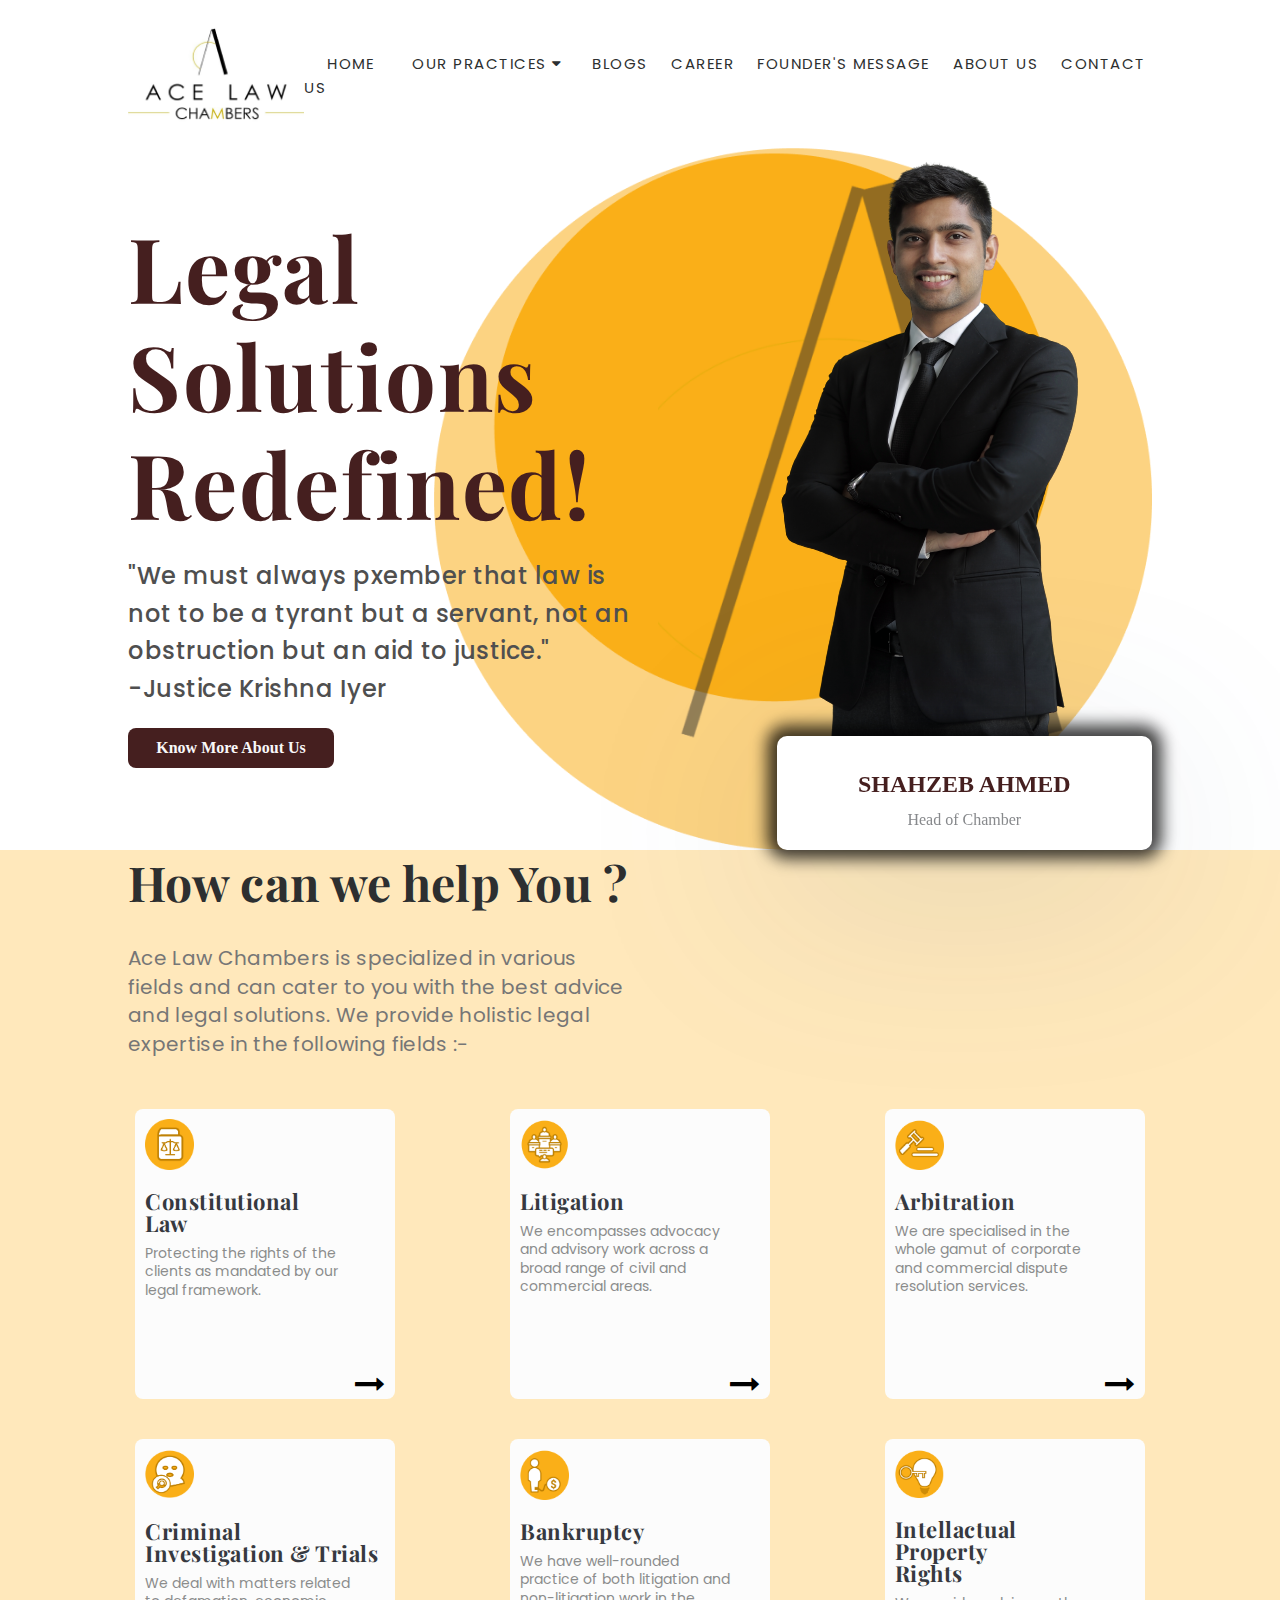
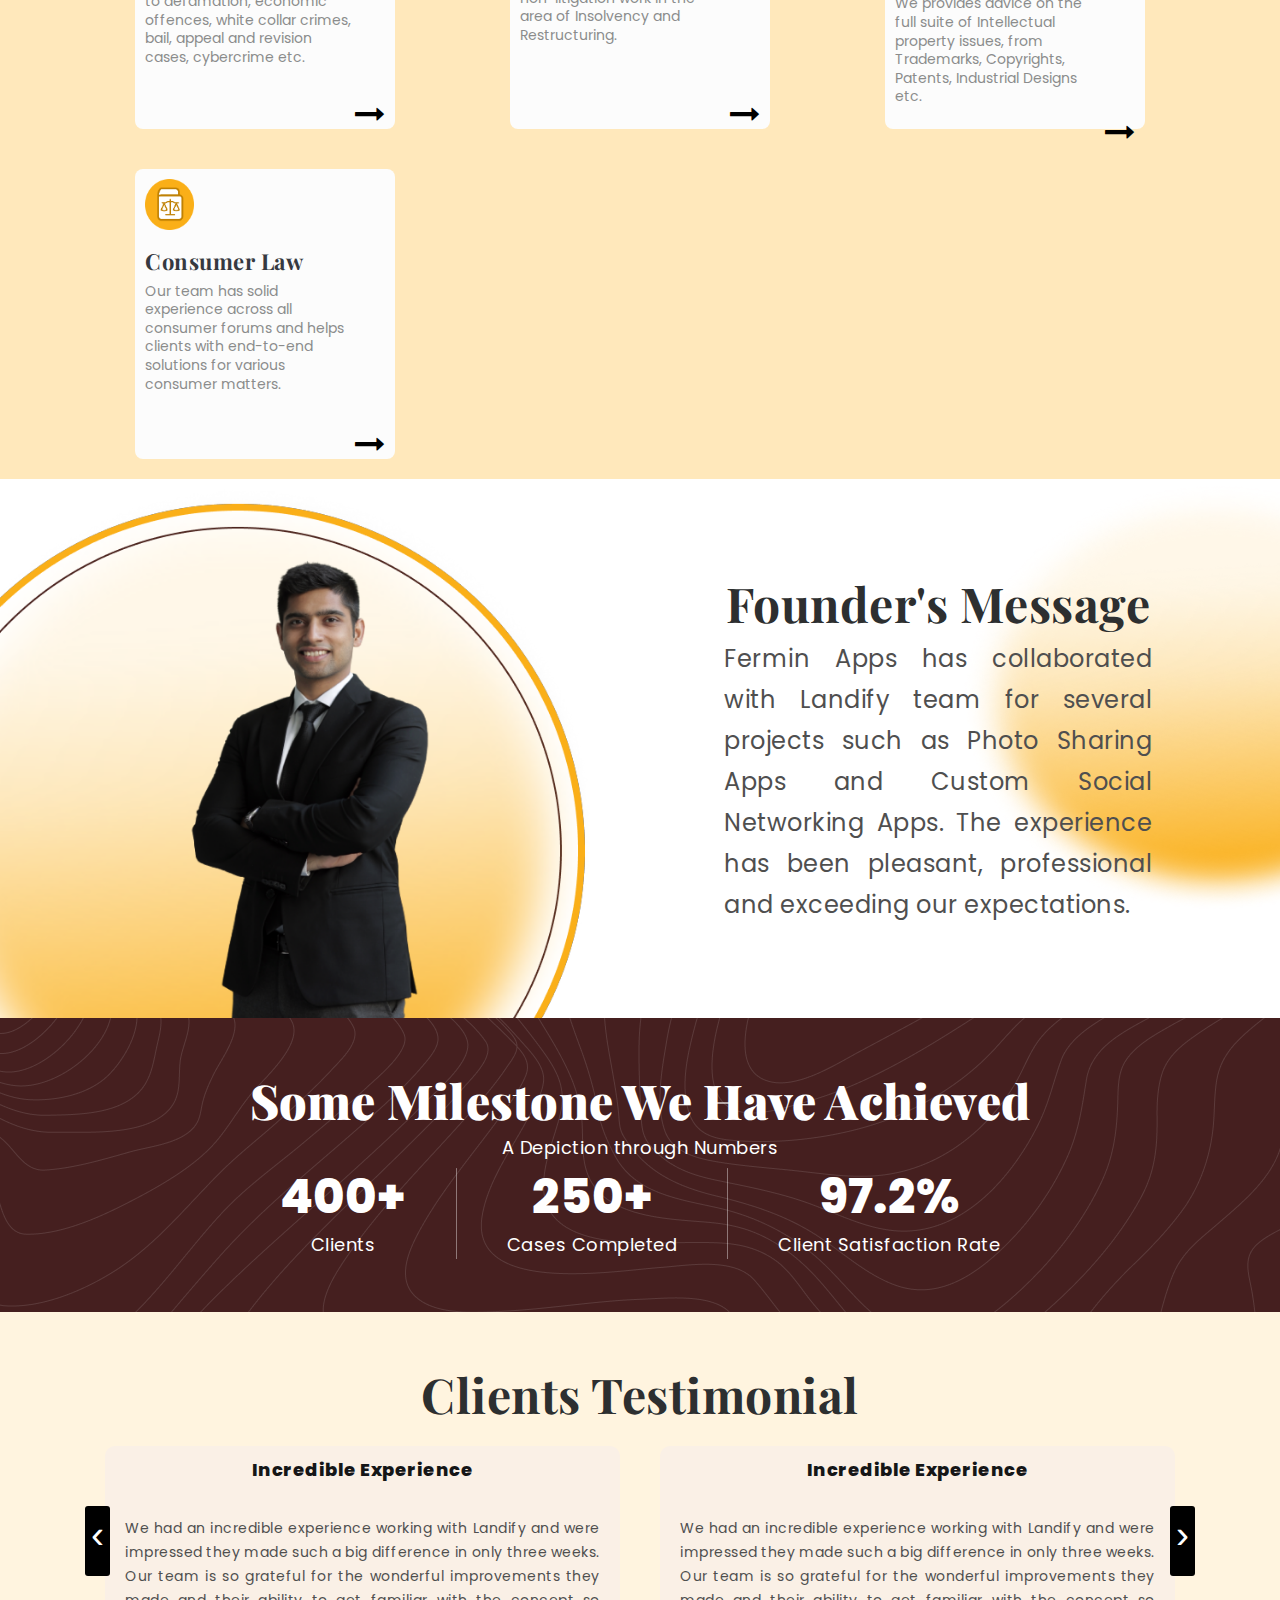
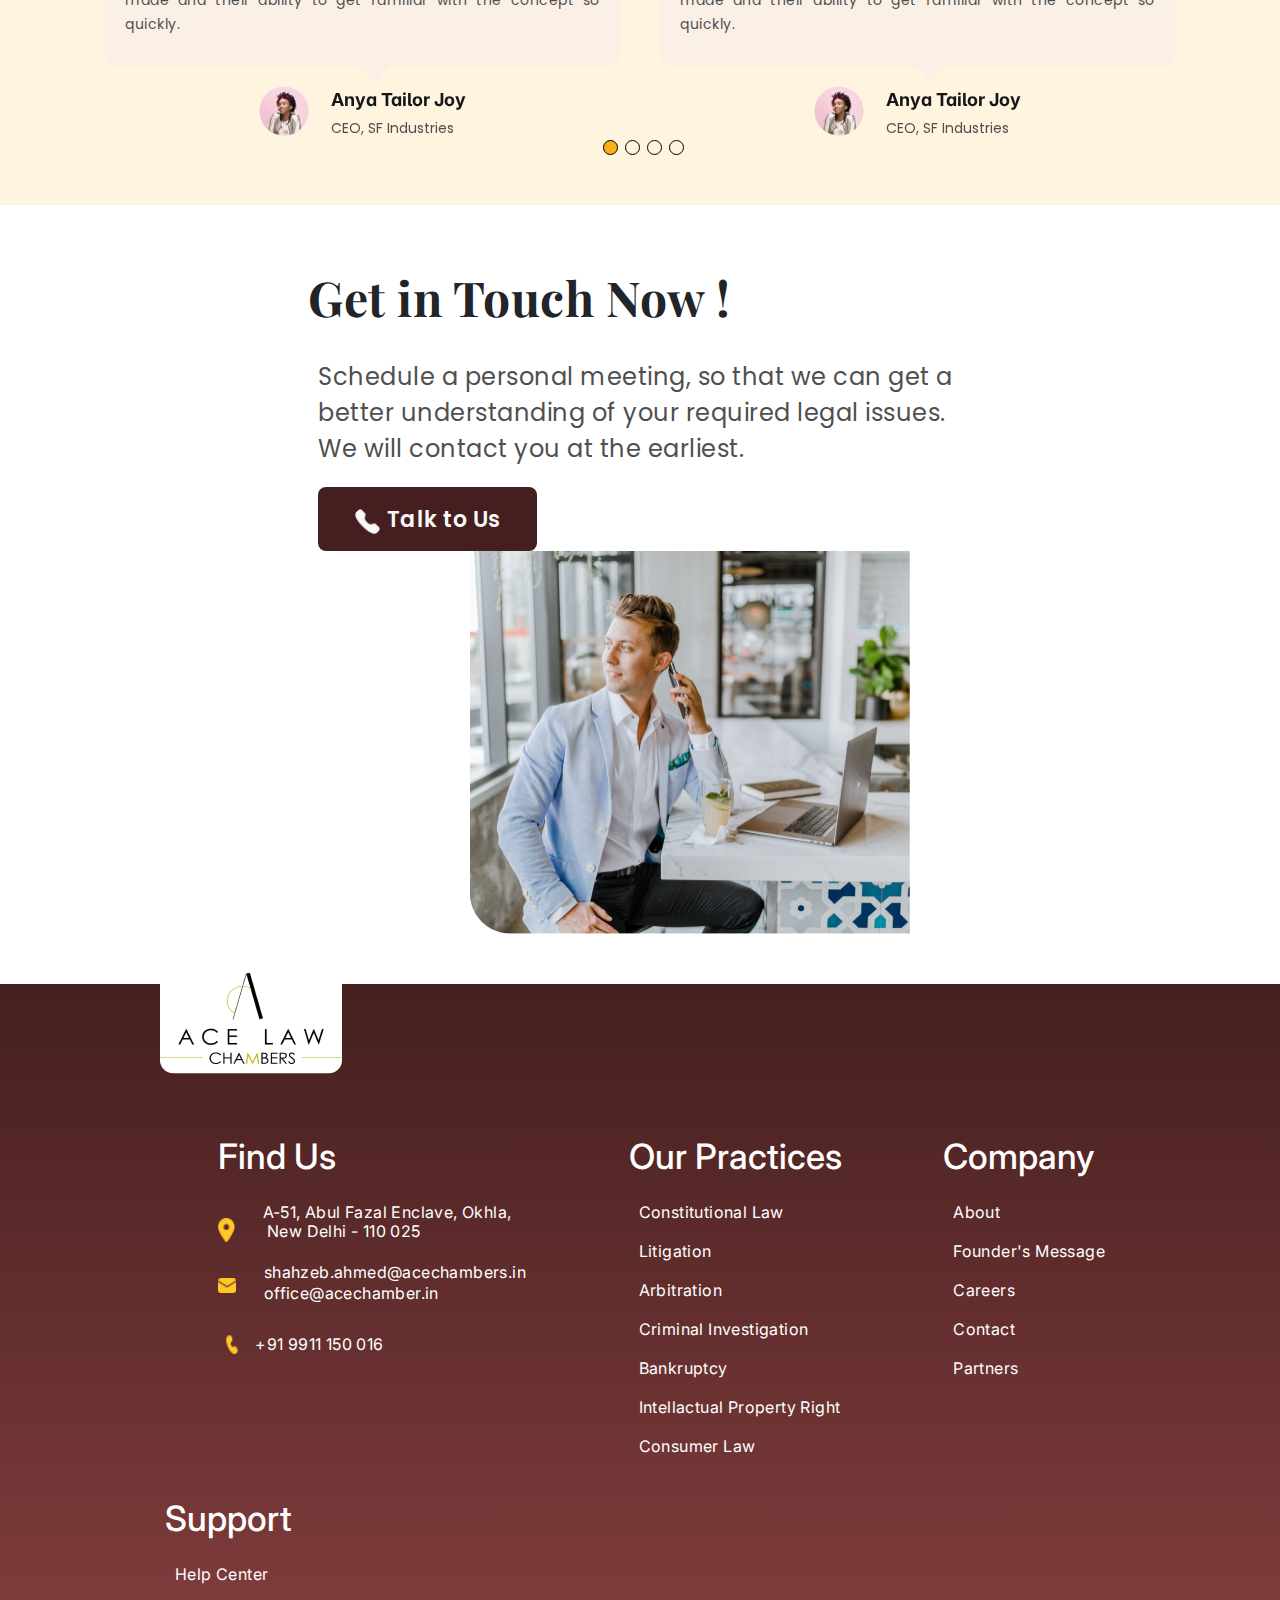
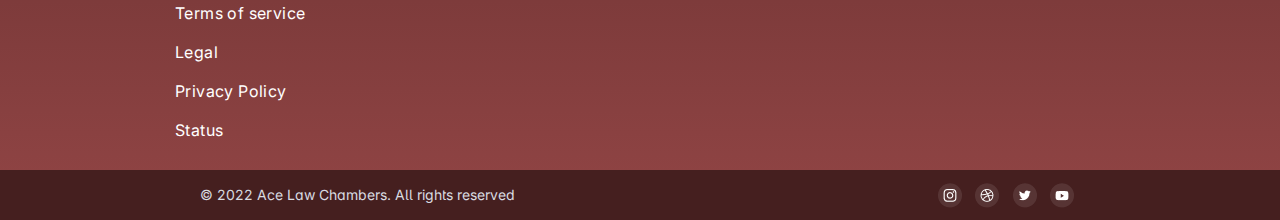
==== commit 67859948: "hello" ====
--- a/index.html
+++ b/index.html
@@ -333,6 +333,7 @@
                                
                               
                               <p>Founder's Message</p>
+                              <br/>
                               <p>Fermin Apps has collaborated with Landify team for several projects such as Photo Sharing Apps and Custom Social Networking Apps. The experience has been pleasant, professional and exceeding our expectations. </p>
                         
                   </div>
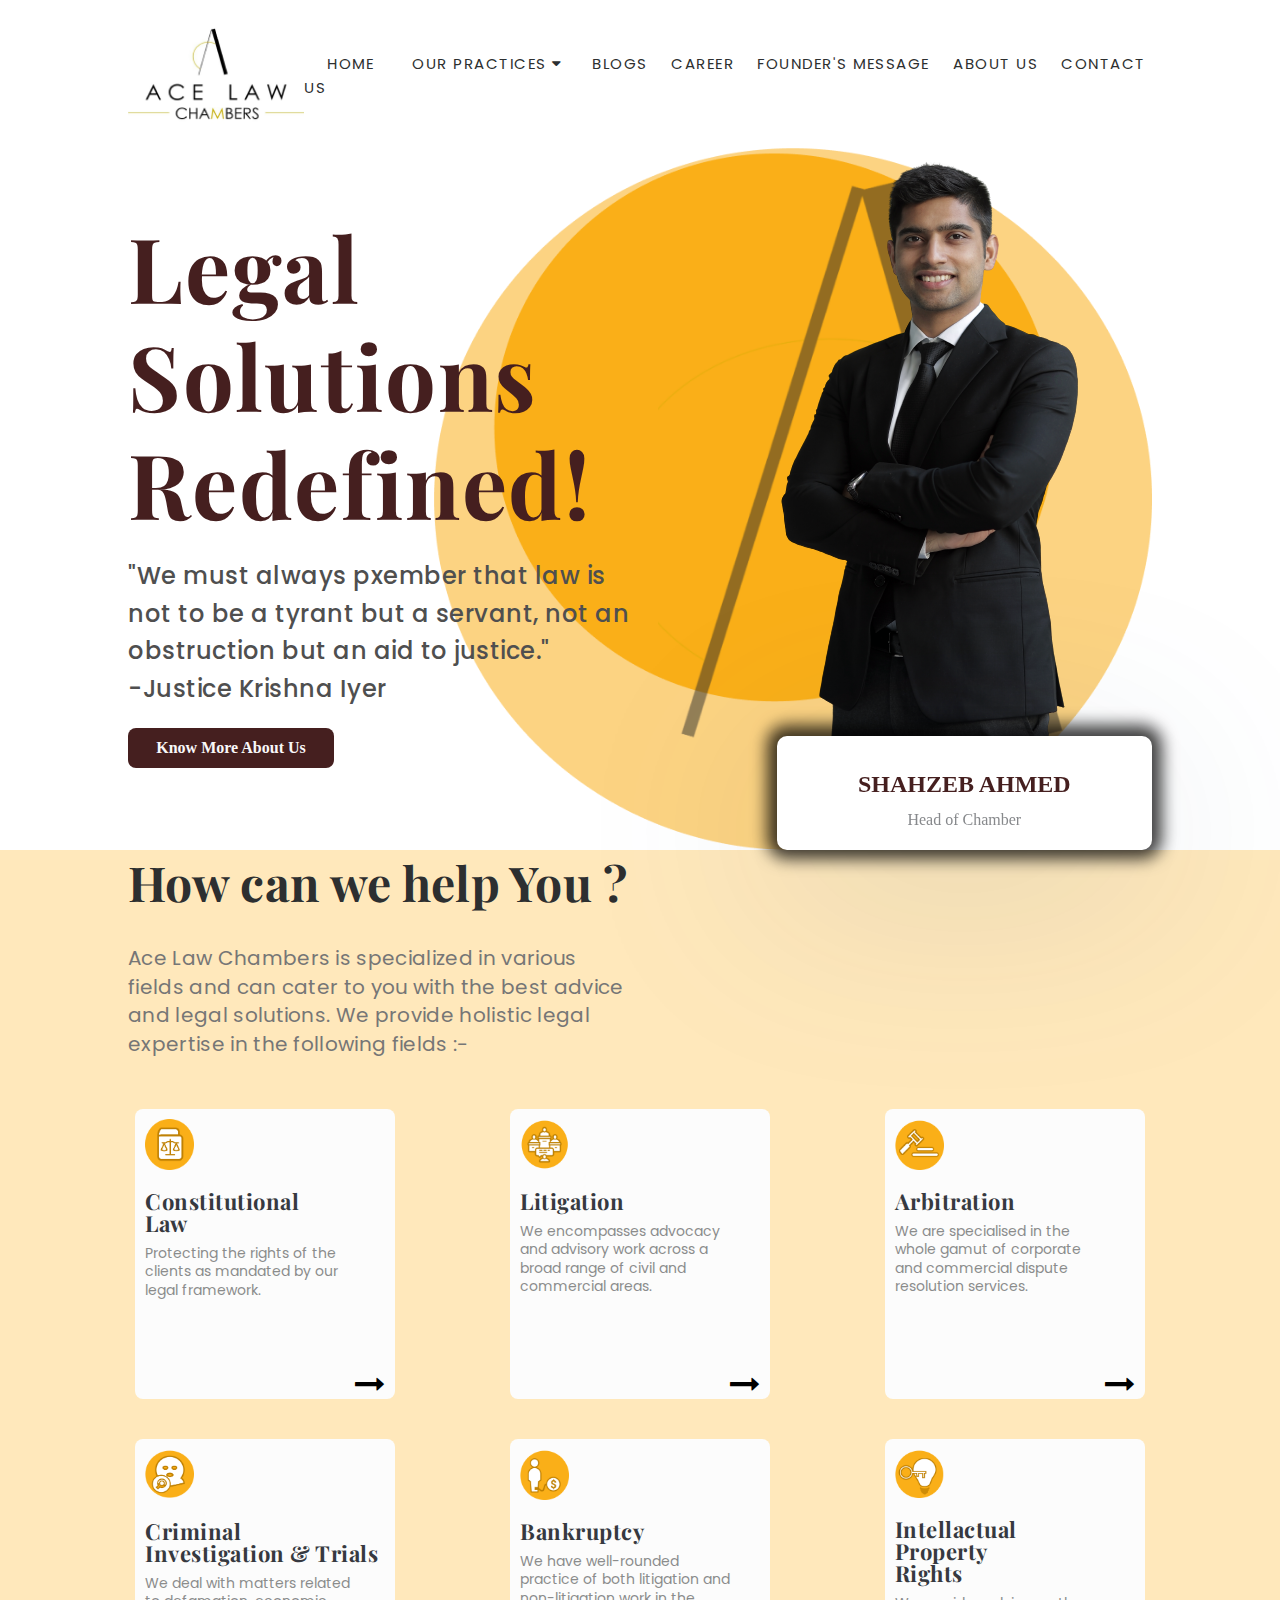
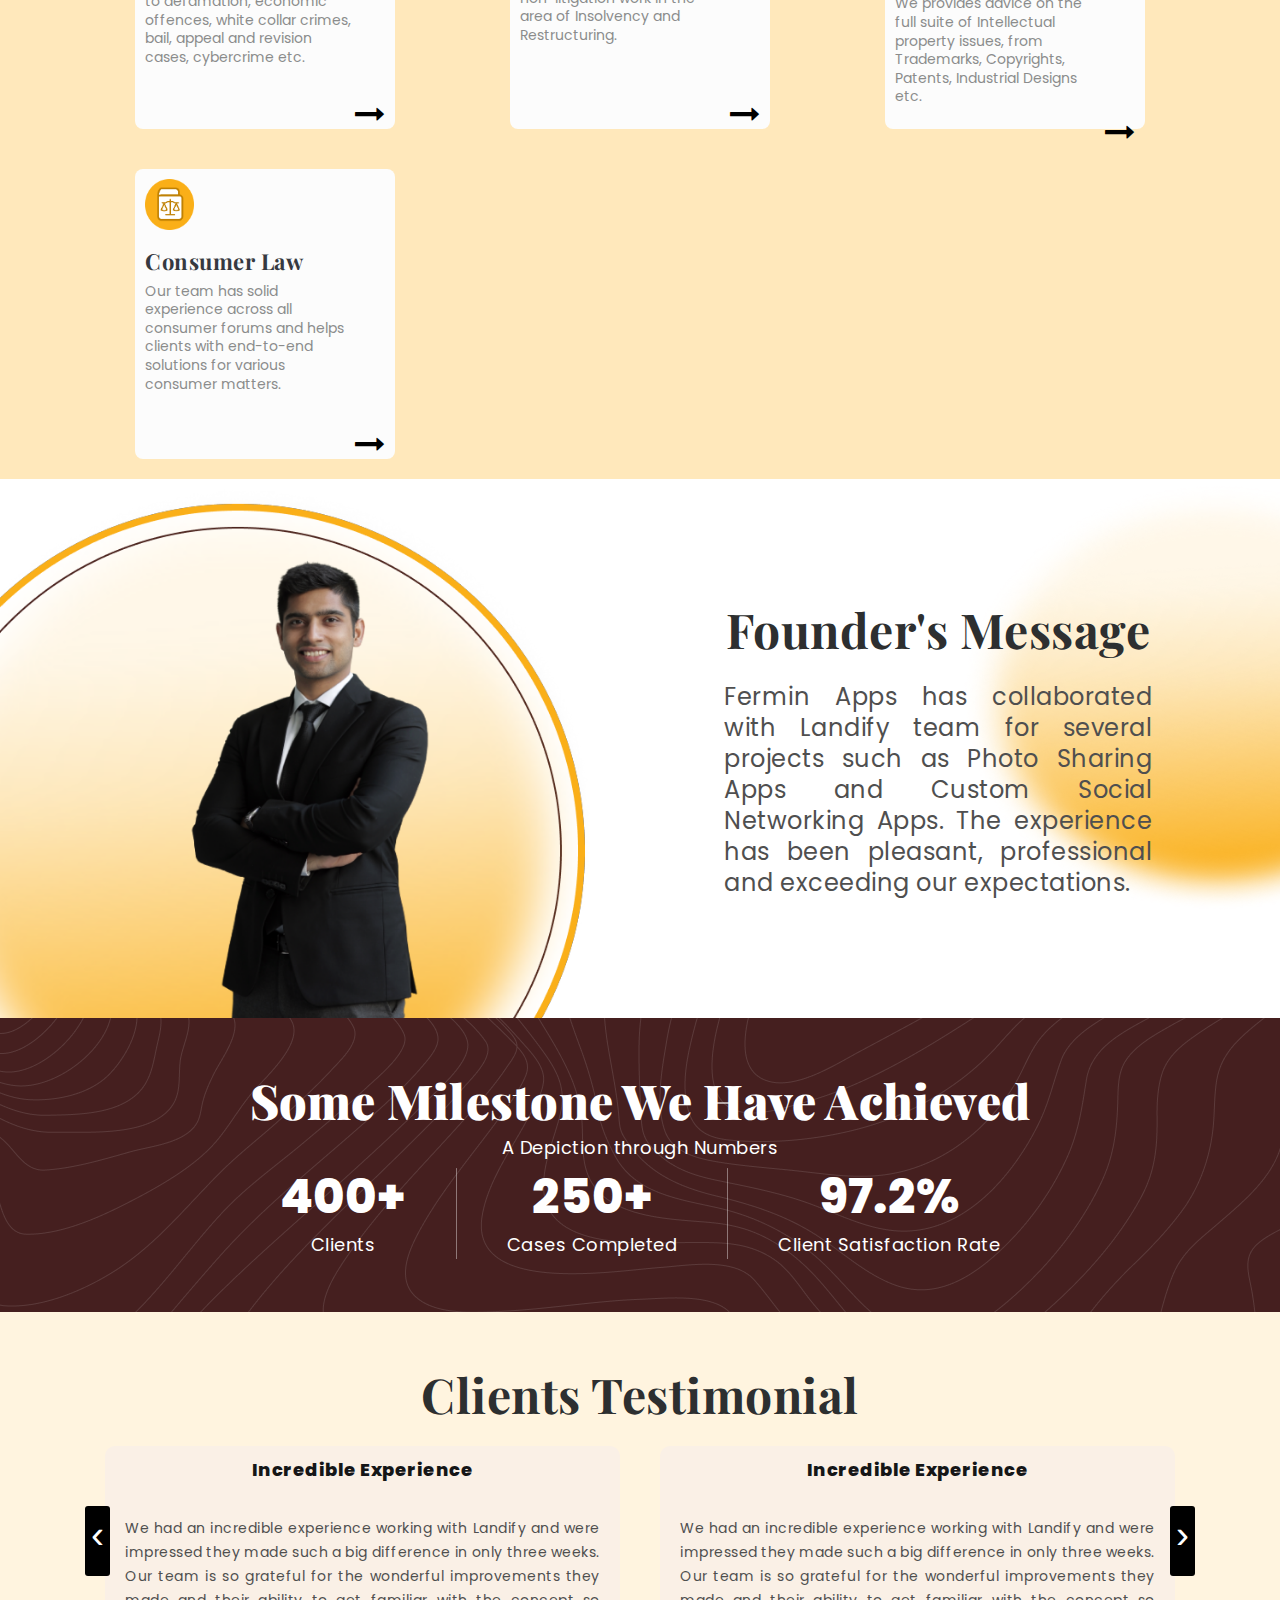
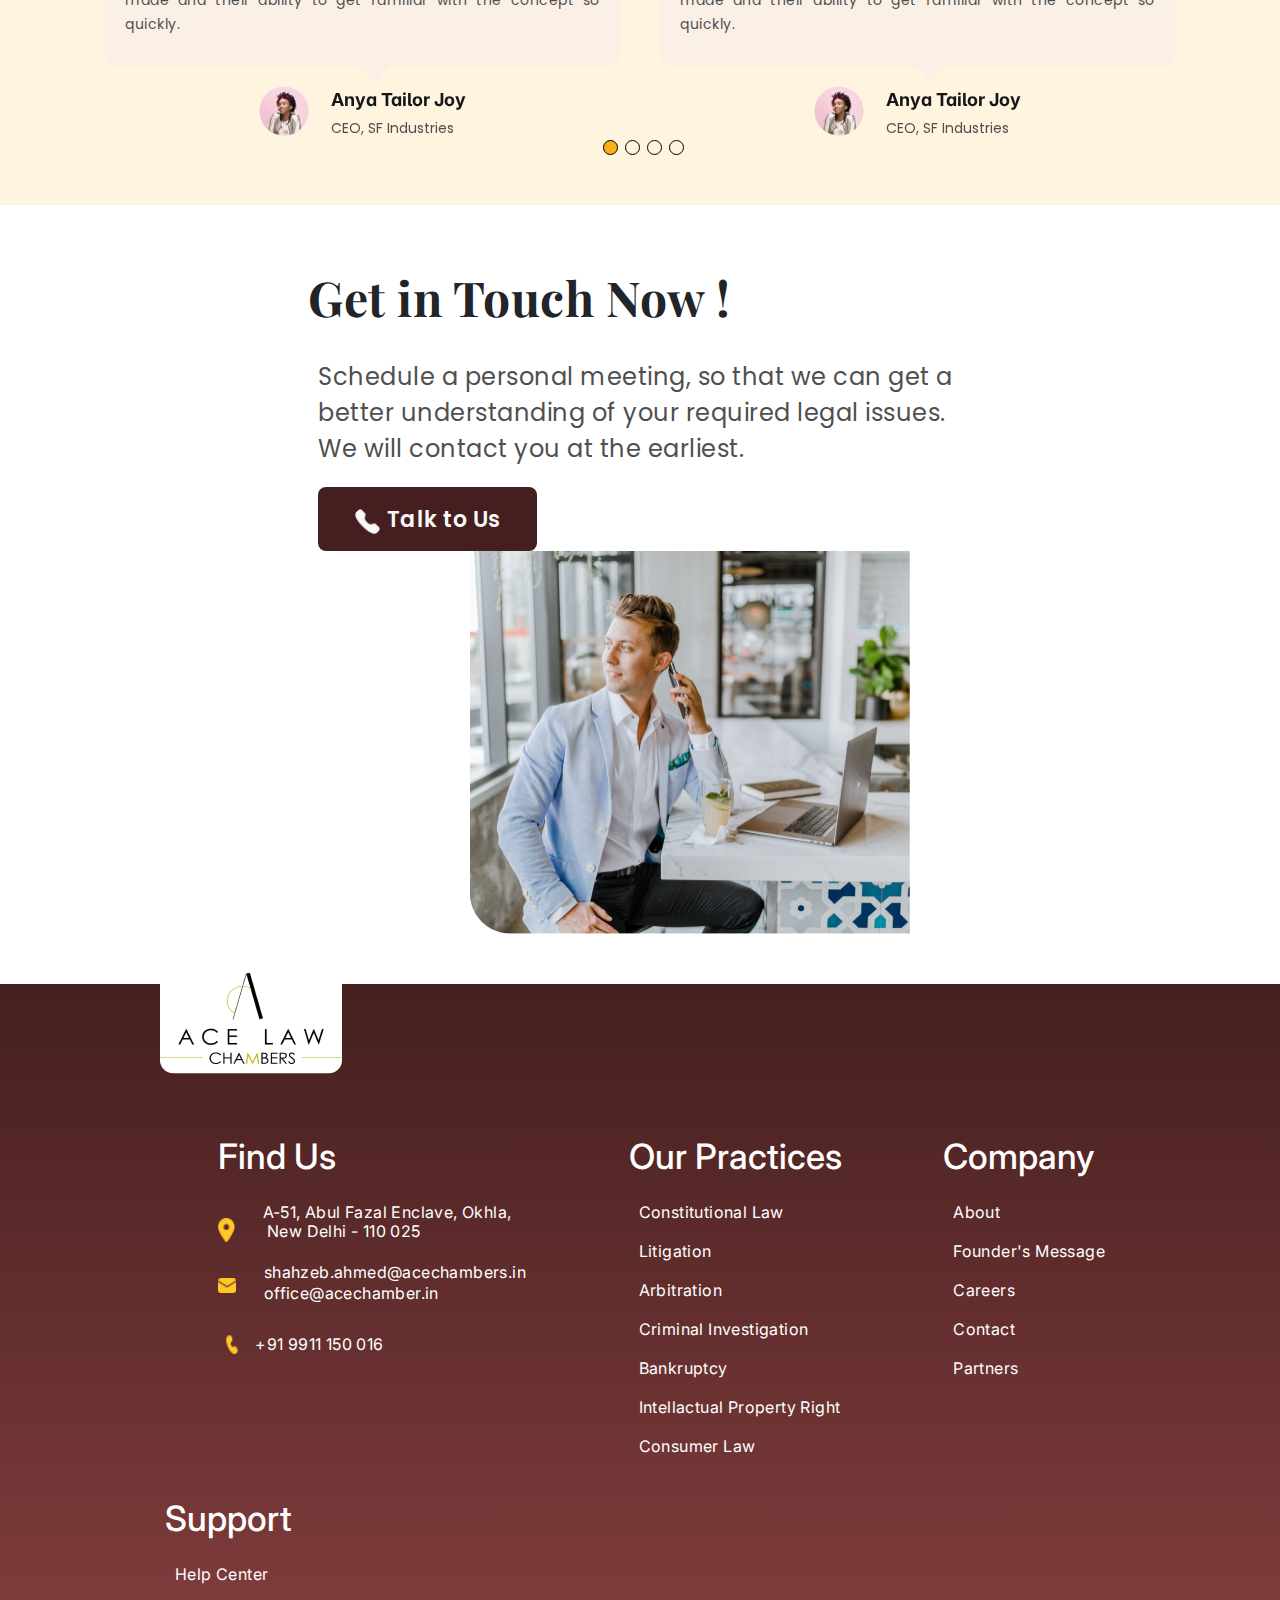
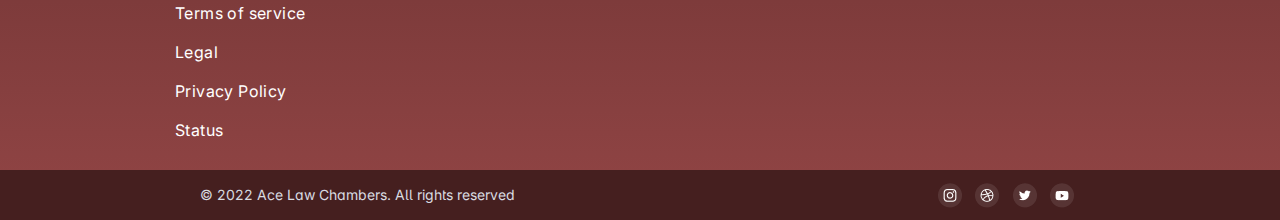
==== commit ca7aa3ae: "hello" ====
--- a/index.html
+++ b/index.html
@@ -333,7 +333,7 @@
                                
                               
                               <p>Founder's Message</p>
-                              <br/>
+                              
                               <p>Fermin Apps has collaborated with Landify team for several projects such as Photo Sharing Apps and Custom Social Networking Apps. The experience has been pleasant, professional and exceeding our expectations. </p>
                         
                   </div>
--- a/css/style.css
+++ b/css/style.css
@@ -462,10 +462,11 @@
 .founderMsg .rightFmsg p:first-child{
   /* max-width: 500px; */
   font-family: 'Playfair Display';
+  margin-bottom: 20rem;
 font-style: normal;
 font-weight: 700;
 font-size: 48rem;
-line-height: 64px;
+line-height: 64rem;
 /* or 133% */
 /* margin-right: 37%; */
 /* text-align: center; */
@@ -483,7 +484,7 @@
 font-style: normal;
 font-weight: 400;
 font-size: 24rem;
-line-height: 41rem;
+line-height: 31rem;
 text-align: justify ;
 /* margin-left: 60px; */
 /* or 171% */
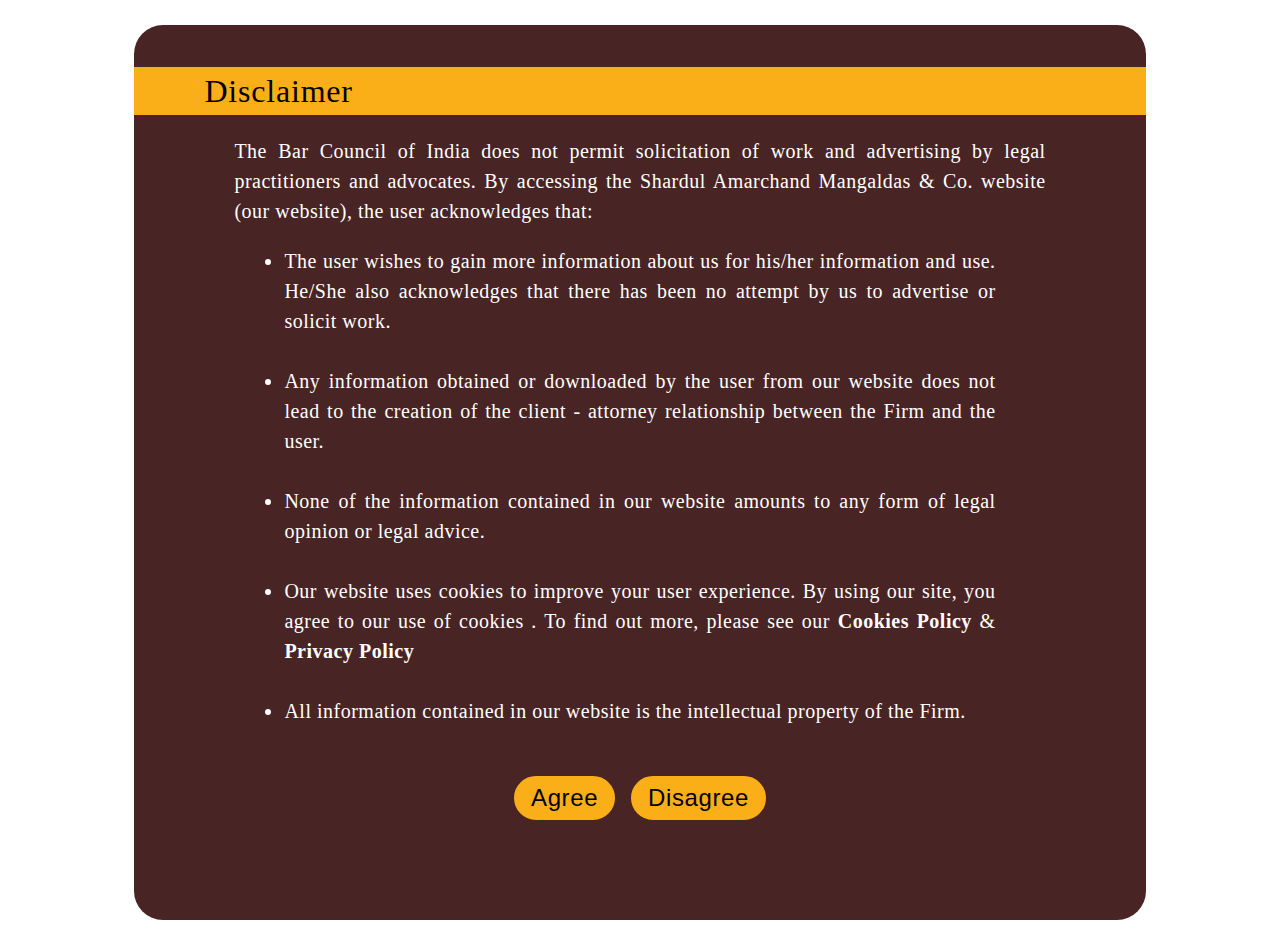
==== commit 3c9e14c3: "hello" ====
--- a/index.html
+++ b/index.html
@@ -22,16 +22,19 @@
       <link rel='stylesheet' href='https://cdnjs.cloudflare.com/ajax/libs/twitter-bootstrap/3.3.7/css/bootstrap.min.css'>
         <!-- <script type="text/javascript" src="https://code.jquery.com/jquery-1.12.0.min.js"></script>
       <script type="text/javascript" src="https://cdnjs.cloudflare.com/ajax/libs/owl-carousel/1.3.3/owl.carousel.min.js"></script> -->
+      <link rel="stylesheet" href="https://cdnjs.cloudflare.com/ajax/libs/font-awesome/4.7.0/css/font-awesome.min.css"> 
+      <link rel="stylesheet" href="https://cdn.jsdelivr.net/npm/bootstrap@4.6.1/dist/css/bootstrap.min.css">
+       <link rel="stylesheet" href="https://cdnjs.cloudflare.com/ajax/libs/OwlCarousel2/2.3.4/assets/owl.carousel.css"  />
       <link rel="stylesheet" href="css/style.css">
       <link rel="stylesheet" href="header/header.css">
       <link rel="stylesheet" href="footer/footer.css">
-      <link rel="stylesheet" href="https://cdnjs.cloudflare.com/ajax/libs/font-awesome/4.7.0/css/font-awesome.min.css"> 
-      <link rel="stylesheet" href="https://cdn.jsdelivr.net/npm/bootstrap@4.6.1/dist/css/bootstrap.min.css">
-       <link rel="stylesheet" href="https://cdnjs.cloudflare.com/ajax/libs/OwlCarousel2/2.3.4/assets/owl.carousel.css"  />
+      
       <link rel="stylesheet" href="carousel/carousel.css">
+      <script src="./main.js"></script>
       <title></title>
       </head>
       <body >
+            
             <div >
             <div>
             <div class="header">
@@ -57,9 +60,7 @@
                         </button>
                         <a href="#">BLOGS</a>
                         <a href="career.html">CAREER</a>
-                        
-                        
-                        <a  href="#">FOUNDER'S MESSAGE</a>
+                        <a  href="index.html#founder">FOUNDER'S MESSAGE</a>
                         <a href="aboutUs.html">ABOUT US</a>
                         <a href="contactUs.html">CONTACT US</a>
                         
@@ -78,7 +79,7 @@
             </div>
             <div id="myLinks"  class="dropdown_menu-6 " >
                   <a href="index.html">Home</a>
-                        <button class="dropdown">Practices
+                        <button class="dropdown">PRACTICES
                               <i class="fa fa-caret-down"></i>
                        
                          <div class="dropdown-content">
@@ -93,7 +94,7 @@
                         </button>
                         <a href="#">BLOGS</a>
                         <a href="career.html">CAREER</a>
-                        <a  href="#">FOUNDER'S MESSAGE</a>
+                        <a  href="index.html#founder">FOUNDER'S MESSAGE</a>
                         <a href="aboutUs.html">ABOUT US</a>
                         <a href="contactUs.html">CONTACT US</a>
             </div>
@@ -138,8 +139,8 @@
                               Redefined!
                         </div>
                         <div class="heroP">
-                              "We must always pxember that law is<br/>
-                               not to be a tyrant but a servant, not an<br/>
+                              "We must always pxember that law is
+                               not to be a tyrant but a servant, not an
                                 obstruction but an aid to justice." <br/>
                               -Justice Krishna Iyer
                         </div>
@@ -155,10 +156,10 @@
                             </div>
                               <div class="personCard">
                                    
-                                    <p >
+                                   
                                     <div class="name">SHAHZEB AHMED</div>
                                     <div class="degination">Head of Chamber</div>
-                                    </p>
+                                   
                                                                   </div>
                   </div>
                 </div>
@@ -236,7 +237,7 @@
                                           <img src="./images/horror.png" alt="">
                                     </div>
                                     <div class="boxheading">
-                                          Criminal <div style="white-space: nowrap;"> Investigation & Trials     </div>                                </div>
+                                          Criminal <div class="white-space"> Investigation & Trials     </div>                                </div>
                                     <p>
                                           We deal with matters related to defamation, economic offences, white collar crimes, bail, appeal and revision cases, cybercrime etc.                                    </p>
                                     
@@ -326,7 +327,7 @@
                 </div>
             </div>
 
-            <div class="founderBg">
+            <div class="founderBg" id="founder">
                   <div class="founderMsg">
                         <img src="/images/FounderMsg.png" alt="">
                         <div class="rightFmsg">
@@ -574,123 +575,140 @@
                         </div>
             </div>
       </div> 
-                  <div class="footer">
-                        <footer>
-                              <img class="lastlogo" src="./footer/images/footerlogo.png"/>
-                                  <div class="row primary" style="margin-top: 50px;">
+
+            
+      <div class="footer">
+            <footer>
+                  <img class="lastlogo" src="./footer/images/footerlogo.png"/>
+                      <div class="row primary" style="margin-top: 50px;">
+                       
+                        <div class="column about  item1" >
+                          <h3>Find Us</h3>
+                          <div style="display: flex; flex-direction: row; flex-wrap: nowrap; align-items: center; margin-bottom: 10px;">
+                              <img class="icon" height="25px" src="./footer/images/footerAddress.png" />
+                              <div style="display: flex; flex-direction: column; flex-wrap: nowrap;">
+                                <a href="https://www.google.com/maps/place/Abul+Fazal+Enclave,+Jamia+Nagar,+Okhla,+New+Delhi,+Delhi+110025/@28.559449,77.2889256,17z/data=!4m10!1m2!2m1!1sA-51,+Abul+Fazal+Enclave,+Okhla,+New+Delhi!3m6!1s0x390ce40cf061dd3d:0x9891c8694b2b7ba2!8m2!3d28.5592382!4d77.2933104!15sCipBLTUxLCBBYnVsIEZhemFsIEVuY2xhdmUsIE9raGxhLCBOZXcgRGVsaGmSAQxzdWJsb2NhbGl0eTPgAQA!16s%2Fg%2F1td46bmk" style="padding-bottom: 0%;">
+                                     
+                                      &nbsp;&nbsp;&nbsp;&nbsp;A-51, Abul Fazal Enclave, Okhla,
+                                    <!-- </a> -->
+                                    <br/>
+                                      <!-- <a href=https://www.google.com/maps/place/Abul+Fazal+Enclave,+Jamia+Nagar,+Okhla,+New+Delhi,+Delhi+110025/@28.559449,77.2889256,17z/data=!4m10!1m2!2m1!1sA-51,+Abul+Fazal+Enclave,+Okhla,+New+Delhi!3m6!1s0x390ce40cf061dd3d:0x9891c8694b2b7ba2!8m2!3d28.5592382!4d77.2933104!15sCipBLTUxLCBBYnVsIEZhemFsIEVuY2xhdmUsIE9raGxhLCBOZXcgRGVsaGmSAQxzdWJsb2NhbGl0eTPgAQA!16s%2Fg%2F1td46bmk" style="padding-top: 0%;"> -->
+                                     
+                                            &nbsp;&nbsp;&nbsp;&nbsp; New Delhi - 110 025</a>
+                                      </div>
+                                     <!-- <br/>&nbsp;&nbsp;&nbsp;&nbsp; office@acechamber.in  -->
+                                </div>
+                              <!-- <a href="https://www.google.com/maps/place/Abul+Fazal+Enclave,+Jamia+Nagar,+Okhla,+New+Delhi,+Delhi+110025/@28.559449,77.2889256,17z/data=!4m10!1m2!2m1!1sA-51,+Abul+Fazal+Enclave,+Okhla,+New+Delhi!3m6!1s0x390ce40cf061dd3d:0x9891c8694b2b7ba2!8m2!3d28.5592382!4d77.2933104!15sCipBLTUxLCBBYnVsIEZhemFsIEVuY2xhdmUsIE9raGxhLCBOZXcgRGVsaGmSAQxzdWJsb2NhbGl0eTPgAQA!16s%2Fg%2F1td46bmk"><img class="icon" src="./footer/images/footerAddress.png">&nbsp;&nbsp;&nbsp;&nbsp;A-51, Abul Fazal Enclave, Okhla, New Delhi - 110 025</a> -->
+                            
+                            
+                            <div style="display: flex; flex-direction: row; flex-wrap: nowrap; align-items: center; margin-bottom: 10px;">
+                            <img class="icon" height="15px" src="./footer/images/FooterMessage.png" />
+                            <div style="display: flex; flex-direction: column; flex-wrap: nowrap;">
+                              <a href="mailto:shahzeb.ahmed@acechambers.in" style="padding-bottom: 0%;">
                                    
-                                    <div class="column about " >
-                                      <h3>Find Us</h3>
-                                      <div style="display: flex; flex-direction: row; flex-wrap: nowrap;margin-bottom: 10px;">
-                                          <img class="icon" height="25px"style="margin-top:25px" src="./footer/images/footerAddress.png" />
-                                          <div style="display: flex; flex-direction: column; flex-wrap: nowrap;">
-                                            <a href="https://www.google.com/maps/place/Abul+Fazal+Enclave,+Jamia+Nagar,+Okhla,+New+Delhi,+Delhi+110025/@28.559449,77.2889256,17z/data=!4m10!1m2!2m1!1sA-51,+Abul+Fazal+Enclave,+Okhla,+New+Delhi!3m6!1s0x390ce40cf061dd3d:0x9891c8694b2b7ba2!8m2!3d28.5592382!4d77.2933104!15sCipBLTUxLCBBYnVsIEZhemFsIEVuY2xhdmUsIE9raGxhLCBOZXcgRGVsaGmSAQxzdWJsb2NhbGl0eTPgAQA!16s%2Fg%2F1td46bmk" style="padding-bottom: 0%;">
-                                                 
-                                                  &nbsp;&nbsp;&nbsp;&nbsp;A-51, Abul Fazal Enclave, Okhla,
-                                                <!-- </a> -->
-                                                <br/>
-                                                  <!-- <a href=https://www.google.com/maps/place/Abul+Fazal+Enclave,+Jamia+Nagar,+Okhla,+New+Delhi,+Delhi+110025/@28.559449,77.2889256,17z/data=!4m10!1m2!2m1!1sA-51,+Abul+Fazal+Enclave,+Okhla,+New+Delhi!3m6!1s0x390ce40cf061dd3d:0x9891c8694b2b7ba2!8m2!3d28.5592382!4d77.2933104!15sCipBLTUxLCBBYnVsIEZhemFsIEVuY2xhdmUsIE9raGxhLCBOZXcgRGVsaGmSAQxzdWJsb2NhbGl0eTPgAQA!16s%2Fg%2F1td46bmk" style="padding-top: 0%;"> -->
-                                                 
-                                                        &nbsp;&nbsp;&nbsp;&nbsp; New Delhi - 110 025</a>
-                                                  </div>
-                                                 <!-- <br/>&nbsp;&nbsp;&nbsp;&nbsp; office@acechamber.in  -->
-                                            </div>
-                                          <!-- <a href="https://www.google.com/maps/place/Abul+Fazal+Enclave,+Jamia+Nagar,+Okhla,+New+Delhi,+Delhi+110025/@28.559449,77.2889256,17z/data=!4m10!1m2!2m1!1sA-51,+Abul+Fazal+Enclave,+Okhla,+New+Delhi!3m6!1s0x390ce40cf061dd3d:0x9891c8694b2b7ba2!8m2!3d28.5592382!4d77.2933104!15sCipBLTUxLCBBYnVsIEZhemFsIEVuY2xhdmUsIE9raGxhLCBOZXcgRGVsaGmSAQxzdWJsb2NhbGl0eTPgAQA!16s%2Fg%2F1td46bmk"><img class="icon" src="./footer/images/footerAddress.png">&nbsp;&nbsp;&nbsp;&nbsp;A-51, Abul Fazal Enclave, Okhla, New Delhi - 110 025</a> -->
-                                        
-                                        
-                                        <div style="display: flex; flex-direction: row; flex-wrap: nowrap; margin-bottom: 10px;">
-                                        <img class="icon" height="15px"style="margin-top:25px" src="./footer/images/FooterMessage.png" />
-                                        <div style="display: flex; flex-direction: column; flex-wrap: nowrap;">
-                                          <a href="mailto:shahzeb.ahmed@acechambers.in" style="padding-bottom: 0%;">
-                                               
-                                                &nbsp;&nbsp;&nbsp;&nbsp;shahzeb.ahmed@acechambers.in</a><br/>
-                                                <a href="mailto:shahzeb.ahmed@acechambers.in" style="padding-top: 0%;">
-                                               
-                                                      &nbsp;&nbsp;&nbsp;&nbsp;office@acechamber.in</a>
-                                                </div>
-                                               <!-- <br/>&nbsp;&nbsp;&nbsp;&nbsp; office@acechamber.in  -->
-                                          </div>
-                                        <br>
-                                       
-                                          <a href="tel:+91 9911 150 016"><img class="icon" height="20px" style="margin-left: -3px;" src="./footer/images/Vector.png">&nbsp;&nbsp;&nbsp;&nbsp;+91 9911 150 016</a>
-                                        
-                                        <!-- <li>
-                                          <a href="#support">Support</a>
-                                        </li> -->
-                            
-                                      </ul>
-                                    </div>
-                                    <div class="column links">
-                                      <h3 style="white-space: nowrap;">Our Practices</h3>
-                                     
-                                          <a href="constitutionalLaw.html">Constitutional Law</a>
-                                        
-                                          <a href="litigation.html">Litigation</a>
-                                        
-                                          <a href="arbitration.html">Arbitration</a>
-                                        
-                                          <a href="criminalInvestigation.html">Criminal Investigation</a>
-                                        
-                                          <a href="bankruptcy.html">Bankruptcy</a>
-                                     
-                                          <a href="PropertyRight.html">Intellactual Property Right</a>
-                                        
-                                          <a href="consumerLaw.html">Consumer Law</a>
-                                        
-                            
-                                     
-                                    </div>
-                                      <div class="column links">
-                                        <h3>Company</h3>
-                                       
-                                            <a href="aboutUs.html">About</a>
-                                         
-                                            <a href="#">Founder's Message</a>
-                                          
-                                            <a href="career.html">Careers</a>
-                                  
-                                          
-                                            <a href="contactUs.html">Contact</a>
-                                         
-                                            <a href="#">Partners</a>
-                                          
-                            
-                                      
-                                      </div>
-                                    <div class="column subscribe">
-                                      <h3>Support</h3>
-                                     
-                                          <a href="#faq">Help Center</a>
-                                        
-                                          <a href="#cookies-policy">Terms of service</a>
-                                        
-                                          <a href="#terms-of-services">Legal</a>
-                                        
-                                          <a href="privacyPolicy.html">Privacy Policy</a>
-                                        
-                                          <a href="#support">Status</a>
-                                       
-                                    </div>
-                                    </div>
-                            
-                                 
-                                </footer>
-
-                                <div class="rowCopyright">
-                                    
-                                   <p> &copy; 2022 Ace Law Chambers. All rights reserved</p>
-                                   <div class="footer-menu">
+                                    &nbsp;&nbsp;&nbsp;&nbsp;shahzeb.ahmed@acechambers.in</a><br/>
+                                    <a href="mailto:shahzeb.ahmed@acechambers.in" style="padding-top: 0%;">
+                                   
+                                          &nbsp;&nbsp;&nbsp;&nbsp;office@acechamber.in</a>
+                                    </div>
+                                   <!-- <br/>&nbsp;&nbsp;&nbsp;&nbsp; office@acechamber.in  -->
+                              </div>
+                            <br>
                            
-                                    <a href=""><img src="./footer/images/IconsInsta.png" alt=""></a>
-                                    <a href=""><img src="./footer/images/IconsWeb.png" alt=""></a>
-                                    <a href=""><img src="./footer/images/IconsTwitter.png" alt=""></a>
-                                    <a href=""><img src="./footer/images/IconYoutube.png" alt=""></a>
+                              <a href="tel:+91 9911 150 016"><img class="icon" height="20px" style="margin-left: -3px;" src="./footer/images/Vector.png">&nbsp;&nbsp;&nbsp;&nbsp;+91 9911 150 016</a>
+                            
+                            <!-- <li>
+                              <a href="#support">Support</a>
+                            </li> -->
+                
+                          </ul>
+                        </div>
+                        <div class="column links">
+                          <h3 style="white-space: nowrap;">Our Practices</h3>
+                         
+                              <a href="constitutionalLaw.html">Constitutional Law</a>
+                            
+                              <a href="litigation.html">Litigation</a>
+                            
+                              <a href="arbitration.html">Arbitration</a>
+                            
+                              <a href="criminalInvestigation.html">Criminal Investigation</a>
+                            
+                              <a href="bankruptcy.html">Bankruptcy</a>
+                         
+                              <a href="PropertyRight.html">Intellactual Property Right</a>
+                            
+                              <a href="consumerLaw.html">Consumer Law</a>
+                            
+                
+                         
+                        </div>
+                          <div class="column links">
+                            <h3>Company</h3>
+                           
+                                <a href="aboutUs.html">About</a>
+                             
+                                <a href="#">Founder's Message</a>
+                              
+                                <a href="career.html">Careers</a>
+                      
+                              
+                                <a href="contactUs.html">Contact</a>
+                             
+                                <a href="#">Partners</a>
+                              
+                
+                          
+                          </div>
+                        <div class="column subscribe">
+                          <h3>Support</h3>
+                         
+                              <a href="#faq">Help Center</a>
+                            
+                              <a href="#cookies-policy">Terms of service</a>
+                            
+                              <a href="#terms-of-services">Legal</a>
+                            
+                              <a href="privacyPolicy.html">Privacy Policy</a>
+                            
+                              <a href="#support">Status</a>
+                           
+                        </div>
+                        <div class="column socialMedia">
+                              <h3>Follow Us</h3>
+                             
+                              <div style="display: flex;">
+                              <a href=""><img src="./footer/images/IconsInsta.png" alt=""></a>
+                              <a href=""><img src="./footer/images/IconsWeb.png" alt=""></a>
+                              </div>
+                              <div style="display: flex;">
+                              <a href=""><img src="./footer/images/IconsTwitter.png" alt=""></a>
+                              <a href=""><img src="./footer/images/IconYoutube.png" alt=""></a>
+                              </div>
+                                
                   
-                                 </div>
-                                 </div>
-                  </div>
-
-   
+                            
+                            </div>
+                        </div>
+                
+                     
+                    </footer>
+
+                    <div class="rowCopyright">
+                        
+                       <p> &copy; 2022 Ace Law Chambers. All rights reserved</p>
+                       <div class="footer-menu">
+               
+                        <a href=""><img src="./footer/images/IconsInsta.png" alt=""></a>
+                        <a href=""><img src="./footer/images/IconsWeb.png" alt=""></a>
+                        <a href=""><img src="./footer/images/IconsTwitter.png" alt=""></a>
+                        <a href=""><img src="./footer/images/IconYoutube.png" alt=""></a>
+      
+                     </div>
+                     </div>
+      </div>
+
+                 
             
       </body>
 </html>--- a/css/style.css
+++ b/css/style.css
@@ -1,3 +1,10 @@
+/*
+* Prefixed by https://autoprefixer.github.io
+* PostCSS: v8.4.14,
+* Autoprefixer: v10.4.7
+* Browsers: last 4 version
+*/
+
 @import url("https://fonts.googleapis.com/css2?family=Playfair+Display&display=swap");
 @import url(https://fonts.googleapis.com/css?family=Lato:400,700|Montserrat:400,700);
 @import url(https://maxcdn.bootstrapcdn.com/font-awesome/4.6.3/css/font-awesome.min.css);
@@ -7,19 +14,20 @@
 @import url("https://fonts.googleapis.com/css2?family=Playfair+Display:wght@500&family=Poppins:wght@100;300&display=swap");
 .card {
   background-color: white;
-  width: 20rem;
+  width: 20px;
   overflow: hidden;
-  margin: 2rem;
-  box-shadow: 5px 5px 5px 5px #000;
-  border-radius: 0.5rem;
+  margin: 2px;
+  -webkit-box-shadow: 5px 5px 5px 5px #000;
+          box-shadow: 5px 5px 5px 5px #000;
+  border-radius: 0.5px;
 }
 .card img {
-  height: 15rem;
+  height: 15px;
   background-size: cover;
   background-position: center;
 }
 .card .card_content {
-  padding: 2rem;
+  padding: 2px;
 }
 .card .card_title {
   margin: 0;
@@ -51,8 +59,11 @@
   margin: 0;
   text-decoration: none;
   list-style: none;
-  box-sizing: border-box;
-  justify-content: center;
+  -webkit-box-sizing: border-box;
+          box-sizing: border-box;
+  -webkit-box-pack: center;
+      -ms-flex-pack: center;
+          justify-content: center;
   overflow-x: hidden;
 }
 
@@ -62,11 +73,21 @@
 
 
 .center {
-  display: flex;
-  flex-direction: column;
-  justify-content: center;
-  align-items: center;
-  flex-wrap: nowrap;
+  display: -webkit-box;
+  display: -ms-flexbox;
+  display: flex;
+  -webkit-box-orient: vertical;
+  -webkit-box-direction: normal;
+      -ms-flex-direction: column;
+          flex-direction: column;
+  -webkit-box-pack: center;
+      -ms-flex-pack: center;
+          justify-content: center;
+  -webkit-box-align: center;
+      -ms-flex-align: center;
+          align-items: center;
+  -ms-flex-wrap: nowrap;
+      flex-wrap: nowrap;
 }
 
 .main{
@@ -75,75 +96,101 @@
   margin-right: auto;
 }
 .hero {
-  display: flex;
-  flex-direction: row;
-  justify-content: space-between;
-  align-items: center;
-  flex-wrap: nowrap;
+  display: -webkit-box;
+  display: -ms-flexbox;
+  display: flex;
+  -webkit-box-orient: horizontal;
+  -webkit-box-direction: normal;
+      -ms-flex-direction: row;
+          flex-direction: row;
+  -webkit-box-pack: justify;
+      -ms-flex-pack: justify;
+  /*justify-content: space-between;*/
+  -webkit-box-align: center;
+      -ms-flex-align: center;
+          align-items: center;
+  -ms-flex-wrap: nowrap;
+      flex-wrap: nowrap;
   background: url("../images/background.png") no-repeat;
   background-position: right;
   background-size: contain;
   padding-top: 2%;
-  margin-top: -2%;
+  margin-top: 70px;
   margin-left: 10vw;
   margin-right: 10vw;
 }
 .hero .heroLeft {
-  
-  display: flex;
-  flex-direction: column;
-  justify-content: flex-start;
-}
+  display: -webkit-box;
+  display: -ms-flexbox;
+  display: flex;
+  -webkit-box-orient: vertical;
+  -webkit-box-direction: normal;
+      -ms-flex-direction: column;
+          flex-direction: column;
+  -webkit-box-pack: start;
+      -ms-flex-pack: start;
+          justify-content: flex-start;
+}
+
 .hero .heroLeft .heroHeading {
   font-family: "Playfair Display";
   font-style: normal;
   font-weight: 700;
-  font-size: 90rem;
+  font-size: 90px;
   line-height: 120%;
-  /* or 108rem */
-  letter-spacing: 0.02em;
-  max-width: 911.78rem;
+  /* or 108px */
+  letter-spacing: 0.02px;
+  max-width: 911.78px;
   color: #451F1F;
-  margin-bottom: 20rem;
- 
-}
+  margin-bottom: 20px;
+}
+
 .hero .heroLeft .heroP {
   font-family: "Poppins";
   font-style: normal;
   font-weight: 500;
-  font-size: 24rem;
+  font-size: 24px;
   line-height: 158%;
-  /* or 38rem */
+  /* or 38px */
+  max-width: 549px;
   text-align: left;
-  display: flex;
-  align-items: center;
-  letter-spacing: 0.5rem;
+  display: -webkit-box;
+  display: -ms-flexbox;
+  display: flex;
+  -webkit-box-align: center;
+      -ms-flex-align: center;
+          align-items: center;
+  letter-spacing: 0.5px;
   /* Neutral / Grey 6 */
-  margin-bottom: 20rem;
+  margin-bottom: 20px;
   color: #4F4F4F;
 }
+
 .hero .heroLeft .heroButton {
-  width: 206rem;
-  height: 40rem;
+  width: 206px;
+  height: 40px;
   background: #451F1F;
-  border-radius: 8rem;
+  border-radius: 8px;
   font-family: "Plus Jakarta Sans";
   font-style: normal;
   font-weight: 700;
-  font-size: 16rem;
+  font-size: 16px;
   line-height: 140.5%;
   /* or 22px */
-  align-items: center;
+  -webkit-box-align: center;
+      -ms-flex-align: center;
+          align-items: center;
   text-align: center;
-  padding-top: 9rem;
+  padding-top: 9px;
   color: #F9F8F9;
  
 }
 
 
 .hero .heroRight .manImage {
-  width: 408rem;
-  height: 612rem;
+  width: 408px;
+  height: 612px;
+  /* margin-left: 6%; */
 }
 .hero .heroRight .manImage img {
   /* margin-top: 25%; */
@@ -152,16 +199,23 @@
 }
 .hero .heroRight .personCard {
   max-width: 382px;
-  height: 114px;
-  left: 851px;
-  top: 834.51px;
-  background: #FFFFFF;
+  /* height: 114px; */
+
+  
   border-radius: 10px;
-  filter: drop-shadow(0px 39px 100px rgba(25, 62, 108, 0.12));
+  -webkit-filter: drop-shadow(0px 39px 100px rgba(25, 62, 108, 0.12));
+          filter: drop-shadow(0px 39px 100px rgba(25, 62, 108, 0.12));
   margin-left: 8%;
-  align-items: center;
-  
-box-shadow: 0px -1px 16px 10px rgba(0,0,0,0.75);
+  -webkit-box-align: center;
+      -ms-flex-align: center;
+          align-items: center;
+          background: #FFFFFF;
+          -webkit-box-shadow: 0px 39px 100px rgba(25, 62, 108, 0.12);
+                  box-shadow: 0px 39px 100px rgba(25, 62, 108, 0.12);
+          border-radius: 10px;
+/* -webkit-box-shadow: 0px -1px 16px 10px rgba(0,0,0,0.75);
+  
+        box-shadow: 0px -1px 16px 10px rgba(0,0,0,0.75); */
 }
 .hero .heroRight .personCard .name {
   padding-top: 8%;
@@ -169,7 +223,7 @@
   font-family: "Plus Jakarta Sans";
   font-style: normal;
   font-weight: 700;
-  font-size: 24px;
+  font-size: 32px;
   line-height: 36px;
   /* identical to box height, or 150% */
   text-align: center;
@@ -179,11 +233,13 @@
   font-family: "Plus Jakarta Sans";
   font-style: normal;
   font-weight: 500;
-  font-size: 16px;
+  font-size: 24px;
   line-height: 36px;
   /* identical to box height, or 225% */
   text-align: center;
   color: #87898C;
+  padding-bottom: 10px;
+
 }
 
 .afterHero {
@@ -197,10 +253,10 @@
   font-family: "Playfair Display";
   font-style: normal;
   font-weight: 700;
-  font-size: 48rem;
+  font-size: 48px;
   line-height: 64px;
   letter-spacing: 0.323077px;
-  margin-bottom: 30rem;
+  margin-bottom: 30px;
   /* Neutral / Grey 7 */
   color: #2D2F30;
 }
@@ -210,37 +266,51 @@
   font-family: "Poppins";
   font-style: normal;
   font-weight: 400;
-  font-size: 20rem;
+  font-size: 20px;
   line-height: 143.02%;
   /* or 29px */
-  max-width: 500rem;
+  max-width: 500px;
   letter-spacing: 0.323077px;
-  margin-bottom: 30rem;
+  margin-bottom: 30px;
   color: #767676;
 }
 .afterHero .boxes {
   overflow-x: hidden;
   overflow-y: hidden;
-  display: flex;
-  flex-direction: row;
-  justify-content: space-between;
-  flex-wrap: wrap;
+  display: -webkit-box;
+  display: -ms-flexbox;
+  display: flex;
+  -webkit-box-orient: horizontal;
+  -webkit-box-direction: normal;
+      -ms-flex-direction: row;
+          flex-direction: row;
+  -webkit-box-pack: justify;
+      -ms-flex-pack: justify;
+          justify-content: space-between;
+  -ms-flex-wrap: wrap;
+      flex-wrap: wrap;
   margin-left: 9vw;
   margin-right: 9vw;
 }
 .afterHero .boxes .box {
   
-  display: flex;
-  flex-direction: column;
-
-  margin: 20rem;
+  display: -webkit-box;
+  
+  display: -ms-flexbox;
+  
+  display: flex;
+  -webkit-box-orient: vertical;
+  -webkit-box-direction: normal;
+      -ms-flex-direction: column;
+          flex-direction: column;
+
+  margin: 20px;
   width: 260px;
   height: 290px;
-  left: 222px;
-  top: 1402px;
   background: #FCFCFC;
   /* box-shadow: 0px 18px 58px 16px rgba(0, 0, 0, 0.06); */
   border-radius: 8px;
+  margin: 5rpx 5rpx 30rpx 5rpx;
   /* position: relative; */
 }
 
@@ -249,7 +319,7 @@
 .afterHero .boxes .box .circleBG {
   width: 69px;
   height: 71px;
-  padding: 10rem;
+  padding: 10px;
 }
 .afterHero .boxes .box .circleBG img {
   width: 100%;
@@ -261,12 +331,16 @@
   font-style: normal;
   font-weight: 700;
   font-size: 22px;
-  line-height: 22px;
+  line-height: 25px;
   /* or 100% */
   letter-spacing: 0.5px;
   /* Text */
   color: #363940;
-  padding: 10rem;
+  padding: 10px;
+}
+
+.white-space{
+  white-space: nowrap;
 }
 .afterHero .boxes .box p {
   max-width: 230px;
@@ -276,19 +350,20 @@
   font-size: 14px;
   line-height: 133.11%;
   /* or 19px */
-  padding: 10rem;
-  margin-top: -10rem;
+  padding: 10px;
+  margin-top: -10px;
   /* Neutral / Grey 5 */
   color: #8B8C8C;
 }
 
 .afterHero .boxes .box .arrow {
   width: 44px;
-  align-self: flex-end;
+  -ms-flex-items-align: end;
+      align-self: flex-end;
   margin: 0 auto;
   /* align-self: flex-end; */
-  /* margin-top: -10rem;
-  padding: 10rem; */
+  /* margin-top: -10px;
+  padding: 10px; */
   
   float: right;
 }
@@ -300,18 +375,19 @@
 
 .counterBG {
   background-image: url("../images/BG.png");
-  padding: 50rem;
+  padding: 50px;
 }
 .counterBG .counterHeading {
   font-family: "Playfair Display";
   font-style: normal;
   font-weight: 900;
-  font-size: 48rem;
+  font-size: 48px;
   line-height: 64px;
   /* identical to box height, or 133% */
   text-align: center;
-  letter-spacing: 0.005em;
-  font-feature-settings: "salt" on, "liga" off;
+  letter-spacing: 0.005px;
+  -webkit-font-feature-settings: "salt" on, "liga" off;
+          font-feature-settings: "salt" on, "liga" off;
   /* Default / White */
   color: #FFFFFF;
 }
@@ -319,101 +395,128 @@
   font-family: "Poppins";
   font-style: normal;
   font-weight: 400;
-  font-size: 18rem;
+  font-size: 18px;
   line-height: 32px;
   /* identical to box height, or 178% */
   text-align: center;
   letter-spacing: 0.5px;
-  font-feature-settings: "salt" on, "liga" off;
+  -webkit-font-feature-settings: "salt" on, "liga" off;
+          font-feature-settings: "salt" on, "liga" off;
   /* Default / White */
   color: #FFFFFF;
 }
 .counterBG .counter {
   margin-left: 10%;
   margin-right: 10%;
-  display: flex;
-  flex-direction: row;
+  display: -webkit-box;
+  display: -ms-flexbox;
+  display: flex;
+  -webkit-box-orient: horizontal;
+  -webkit-box-direction: normal;
+      -ms-flex-direction: row;
+          flex-direction: row;
+  -webkit-box-align: center;
+      -ms-flex-align: center;
+          align-items: center;
+  -webkit-box-pack: center;
+      -ms-flex-pack: center;
+          justify-content: center;
   align-items: center;
-  justify-content: center;
-  align-items: center;
-  flex-wrap: wrap;
+  -ms-flex-wrap: wrap;
+      flex-wrap: wrap;
 }
 .counterBG .counter img {
-  margin-left: 50rem;
-  margin-right: 50rem;
+  margin-left: 50px;
+  margin-right: 50px;
 }
 .counterBG .counter .count {
   font-family: "Poppins";
   font-style: normal;
   font-weight: 800;
-  font-size: 48rem;
+  font-size: 48px;
   line-height: 64px;
   /* identical to box height, or 133% */
   text-align: center;
-  font-feature-settings: "salt" on, "liga" off;
+  -webkit-font-feature-settings: "salt" on, "liga" off;
+          font-feature-settings: "salt" on, "liga" off;
   /* Default / White */
   color: #FFFFFF;
 }
 
 .getInTouch {
-  display: flex;
-  flex-direction: row;
+  display: -webkit-box;
+  display: -ms-flexbox;
+  display: flex;
+  -webkit-box-orient: horizontal;
+  -webkit-box-direction: normal;
+      -ms-flex-direction: row;
+          flex-direction: row;
+  -webkit-box-align: center;
+      -ms-flex-align: center;
+          align-items: center;
+  -webkit-box-pack: center;
+      -ms-flex-pack: center;
+          justify-content: center;
   align-items: center;
-  justify-content: center;
-  align-items: center;
-  flex-wrap: wrap;
-  padding: 50rem;
+  -ms-flex-wrap: nowrap;
+      flex-wrap: nowrap;
+  padding: 50px;
 }
 .getInTouch .column .heading {
   font-family: "Playfair Display";
   font-style: normal;
   font-weight: 700;
-  font-size: 48rem;
-  line-height: 64rem;
+  font-size: 48px;
+  line-height: 64px;
   /* or 133% */
-  padding: 10rem;
-  letter-spacing: 0.5rem;
-  font-feature-settings: "salt" on, "liga" off;
+  padding: 10px;
+  letter-spacing: 0.5px;
+  -webkit-font-feature-settings: "salt" on, "liga" off;
+          font-feature-settings: "salt" on, "liga" off;
 }
 .getInTouch .column .content {
   font-family: "Poppins";
   font-style: normal;
   font-weight: 400;
-  font-size: 24rem;
-  line-height: 36rem;
+  font-size: 24px;
+  line-height: 36px;
   /* or 150% */
-  max-width: 684rem;
-  letter-spacing: 0.5rem;
-  padding: 20rem;
+  max-width: 684px;
+  letter-spacing: 0.5px;
+  padding: 20px;
   color: #4F4F4F;
 }
 .getInTouch .column .button {
   font-family: "Poppins";
   font-style: normal;
   font-weight: 600;
-  font-size: 22rem;
-  line-height: 36rem;
-  letter-spacing: 0.5rem;
+  font-size: 22px;
+  line-height: 36px;
+  letter-spacing: 0.5px;
   /* Neutral / Grey 1 */
   background: #451F1F;
   border-radius: 8px;
   color: #F9F8F9;
-  width: 219rem;
-  height: 64rem;
-  display: flex;
-  justify-content: center;
-  padding-top: 15rem;
-  margin-left: 20rem;
+  width: 219px;
+  height: 64px;
+  display: -webkit-box;
+  display: -ms-flexbox;
+  display: flex;
+  -webkit-box-pack: center;
+      -ms-flex-pack: center;
+          justify-content: center;
+  padding-top: 15px;
+  margin-left: 20px;
 }
 .getInTouch .column .button img {
-  height: 25rem;
+  height: 25px;
   margin-top: 7px;
   margin-right: -15px;
 }
 .getInTouch .contactPerson {
-  width: 439.75rem;
-  height: 383.34rem;
-  margin-left: 100rem;
+  width: 439.75px;
+  height: 383.34px;
+  margin-left: 100px;
 }
 .getInTouch .contactPerson img {
   width: 100%;
@@ -424,18 +527,34 @@
   /* width: 704px;
   height: 704px; */
   max-width: 2000px;
-  display: flex;
-  flex-direction: column;
-flex-wrap: nowrap;
-justify-content: center;
+  display: -webkit-box;
+  display: -ms-flexbox;
+  display: flex;
+  -webkit-box-orient: vertical;
+  -webkit-box-direction: normal;
+      -ms-flex-direction: column;
+          flex-direction: column;
+-ms-flex-wrap: nowrap;
+    flex-wrap: nowrap;
+-webkit-box-pack: center;
+    -ms-flex-pack: center;
+        justify-content: center;
 margin-left: auto;
 margin-right: auto;
 }
 .founderMsg{
-  display: flex;
-  flex-direction: row;
-flex-wrap: nowrap;
-justify-content: space-between;
+  display: -webkit-box;
+  display: -ms-flexbox;
+  display: flex;
+  -webkit-box-orient: horizontal;
+  -webkit-box-direction: normal;
+      -ms-flex-direction: row;
+          flex-direction: row;
+-ms-flex-wrap: nowrap;
+    flex-wrap: nowrap;
+-webkit-box-pack: justify;
+    -ms-flex-pack: justify;
+        justify-content: space-between;
 background: url(/images/founderEclipse.png);
 background-repeat: no-repeat;
 background-position: top right;
@@ -447,10 +566,21 @@
 }
 .founderMsg .rightFmsg{
 
-  display: flex;
-  flex-direction: column;
-  justify-content: center;
-  align-items: center;
+  display: -webkit-box;
+
+  display: -ms-flexbox;
+
+  display: flex;
+  -webkit-box-orient: vertical;
+  -webkit-box-direction: normal;
+      -ms-flex-direction: column;
+          flex-direction: column;
+  -webkit-box-pack: center;
+      -ms-flex-pack: center;
+          justify-content: center;
+  -webkit-box-align: center;
+      -ms-flex-align: center;
+          align-items: center;
   margin-right: 10vw;
   margin-left: 10vw;
 /* border-radius: 0 0 704px 704px;
@@ -462,16 +592,17 @@
 .founderMsg .rightFmsg p:first-child{
   /* max-width: 500px; */
   font-family: 'Playfair Display';
-  margin-bottom: 20rem;
+  margin-bottom: 20px;
 font-style: normal;
 font-weight: 700;
-font-size: 48rem;
-line-height: 64rem;
+font-size: 48px;
+line-height: 64px;
 /* or 133% */
 /* margin-right: 37%; */
 /* text-align: center; */
 letter-spacing: 0.5px;
-font-feature-settings: 'salt' on, 'liga' off;
+-webkit-font-feature-settings: 'salt' on, 'liga' off;
+        font-feature-settings: 'salt' on, 'liga' off;
 white-space: nowrap;
 /* Neutral / Grey 7 */
 
@@ -483,8 +614,8 @@
   font-family: 'Poppins';
 font-style: normal;
 font-weight: 400;
-font-size: 24rem;
-line-height: 31rem;
+font-size: 24px;
+line-height: 31px;
 text-align: justify ;
 /* margin-left: 60px; */
 /* or 171% */
@@ -494,49 +625,200 @@
 
 color: #4F4F4F;
 }
+@media screen and (max-width:1050px) {
+
+  .hero{
+    margin-top: 40px;
+  }
+  .hero .heroLeft .heroButton {
+    
+    display: -webkit-box;
+    
+    display: -ms-flexbox;
+    
+    display: flex;
+    -webkit-box-pack: center;
+        -ms-flex-pack: center;
+            justify-content: center;
+    -webkit-box-align: center;
+        -ms-flex-align: center;
+            align-items: center;
+  }
+  .hero .heroLeft .heroButton p{
+    margin-top: -5px;
+    margin-bottom: 0px;
+    }
+
+    .hero .heroRight .personCard {
+      width: 250px;
+
+    }
+}
 @media screen and (max-width: 750px) {
+
+  .white-space{
+    white-space:normal
+  }
+  .hero .heroRight .manImage {
+    width: 191px;
+    height: 286px;
+ 
+  }
   body > div.afterHero > div > div.boxContainer > div > div.box.mob{
     display: none;
   }
+  .founderMsg .rightFmsg p:first-child{
+    font-size: 24px;
+    margin-bottom: 0px;
+
+  }
+  .founderMsg .rightFmsg p:last-child {
+    font-family: 'Poppins';
+    font-style: normal;
+    font-weight: 400;
+    font-size: 16px;
+    line-height: 27px;
+    /* or 169% */
+    
+    letter-spacing: 0.5px;
+    font-feature-settings: 'salt' on, 'liga' off;
+    
+    /* Neutral / Grey 6 */
+    
+    color: #4F4F4F;
+    
+  }
+
+
+  .hero .heroLeft .heroP {
+
+    font-family: 'Poppins';
+font-style: normal;
+font-weight: 500;
+font-size: 16px;
+line-height: 158%;
+/* or 25px */
+
+letter-spacing: 0.5px;
+
+/* Neutral / Grey 6 */
+
+color: #4F4F4F;
+
+
+  }
+ 
   .afterHero .boxes {
   
-    justify-content: center;
+    -webkit-box-pack: center;
+  
+        -ms-flex-pack: center;
+  
+            justify-content: center;
+  }
+
+  .afterHero .boxes .box {
+    height: auto;
+    min-height: 250px;
   }
   .founderMsg{
-    flex-direction: column-reverse;
+    -webkit-box-orient: vertical;
+    -webkit-box-direction: reverse;
+        -ms-flex-direction: column-reverse;
+            flex-direction: column-reverse;
   }
   .hero {
+    display: -webkit-box;
+    display: -ms-flexbox;
+    display: flex;
+    -webkit-box-orient: vertical;
+    -webkit-box-direction: normal;
+        -ms-flex-direction: column-reverse;
+            flex-direction: column-reverse;
+    -webkit-box-align: center;
+        -ms-flex-align: center;
+            align-items: center;
+    -webkit-box-pack: center;
+        -ms-flex-pack: center;
+            justify-content: center;
+    background-position: top;
+    background-size: contain;
+    margin-left: 5%;
+    margin-right: 5%;
+    margin-top: 65px;
+  }
+  .hero .heroLeft {
+    /* margin-left: 10%; */
+    display: -webkit-box;
+    display: -ms-flexbox;
+    display: flex;
+    -webkit-box-orient: vertical;
+    -webkit-box-direction: normal;
+        -ms-flex-direction: column;
+            flex-direction: column;
+    -webkit-box-align: center;
+        -ms-flex-align: center;
+            align-items: center;
+    -webkit-box-pack: justify;
+        -ms-flex-pack: justify;
+            justify-content: space-between;
+  }
+  .hero .heroLeft .heroHeading {
+    font-size: 40px;
+    white-space: nowrap;
+
+  }
+  .hero .heroLeft .heroButton {
+    width: 200px;
+    height: 40px;
+    background: #451F1F;
+    border-radius: 8px;
+    margin-bottom: 30px;
+  }
+  .hero .heroLeft .heroButton p{
+    font-size: 14px;
+  }
+  .hero .heroRight {
+    width: 100vw;
+    /* margin-left: auto;
+    margin-right: auto; */
     display: flex;
     flex-direction: column;
     align-items: center;
-    justify-content: center;
-    background-position: top;
-    background-size: contain;
-  }
-  .hero .heroLeft {
-    margin-left: 10%;
-    display: flex;
-    flex-direction: column;
-    align-items: center;
-    justify-content: space-between;
-  }
-  .hero .heroLeft .heroHeading {
-    font-size: 60rem;
-  }
-  .hero .heroLeft .heroButton {
-    width: 200rem;
-    height: 60rem;
-    background: #451F1F;
-    border-radius: 8rem;
-  }
-  .hero .heroRight {
-    width: 100vw;
-    margin-left: auto;
-    margin-right: auto;
-    display: contents;
+    /* display: contents; */
+  }
+
+  .afterHero .heading {
+    font-size: 24px;
+    white-space: nowrap;
+    margin-bottom: 0px;
+  }
+
+  .afterHero .content{
+    font-family: 'Poppins';
+font-style: normal;
+font-weight: 400;
+font-size: 16px;
+line-height: 143.02%;
+/* or 23px */
+text-align: justify;
+letter-spacing: 0.323077px;
+
+color: #767676;
   }
   .hero .heroRight .personCard {
     margin-left: 0%;
+  }
+
+  .hero .heroRight .personCard .name {
+    font-size: 20px;
+
+  }
+
+  .hero .heroRight .personCard .degination {
+   
+    font-size: 15px;
+
   }
   .hero .heroRight img {
     margin-top: -1%;
@@ -547,125 +829,155 @@
     width: auto;
   }
   .counterBG {
-    padding: 5rem;
+    padding: 5px;
   }
   .counterBG .counterHeading {
-    font-size: 40rem;
+    font-weight: 900;
+    font-size: 24px;
+    line-height: 30px;
   }
   .counterBG .counter img {
-    margin-left: 50rem;
-    margin-right: 50rem;
-    margin-top: -100rem;
+    margin-left: 50px;
+    margin-right: 50px;
+    /* margin-top: -100px; */
+    margin-top: -100px;
+    margin-bottom: -80px;
+    height: 70vw;
 }
   .counterBG p {
-    font-size: 16rem;
-    padding-bottom: 25rem;
+    font-size: 16px;
+    padding-bottom: 25px;
   }
   .counterBG img {
-    transform: rotate(90deg);
+    -webkit-transform: rotate(90deg);
+        -ms-transform: rotate(90deg);
+            transform: rotate(90deg);
   }
   .counterBG .counter {
+    display: -webkit-box;
+    display: -ms-flexbox;
     display: flex;
-    flex-direction: column;
+    -webkit-box-orient: vertical;
+    -webkit-box-direction: normal;
+        -ms-flex-direction: column;
+            flex-direction: column;
+    -webkit-box-align: center;
+        -ms-flex-align: center;
+            align-items: center;
+    -webkit-box-pack: center;
+        -ms-flex-pack: center;
+            justify-content: center;
+  }
+  .counterBG .counter .count {
+    font-weight: 800;
+font-size: 48px;
+line-height: 64px;
+  }
+
+  
+  .getInTouch {
+    display: -webkit-box;
+    display: -ms-flexbox;
+    display: flex;
+    -webkit-box-orient: horizontal;
+    -webkit-box-direction: normal;
+        -ms-flex-direction: row;
+            flex-direction: row;
+    -webkit-box-align: center;
+        -ms-flex-align: center;
+            align-items: center;
+    -webkit-box-pack: center;
+        -ms-flex-pack: center;
+            justify-content: center;
     align-items: center;
-    justify-content: center;
-  }
-  .counterBG .counter .count {
-    font-size: 30rem;
-    padding: 0rem;
-    line-height: 20rem;
-  }
-  .getInTouch {
+    -ms-flex-wrap: wrap;
+        flex-wrap: wrap;
+    align-items: center;
+    -ms-flex-direction: row-reverse;
+        flex-direction: row-reverse;
+    padding: 50px;
+  }
+  .getInTouch .column {
+    display: -webkit-box;
+    display: -ms-flexbox;
     display: flex;
-    flex-direction: row;
-    align-items: center;
-    justify-content: center;
-    align-items: center;
-    flex-wrap: wrap;
-    align-items: center;
-    flex-direction: row-reverse;
-    padding: 50rem;
-  }
-  .getInTouch .column {
-    display: flex;
-    flex-direction: column;
-    align-items: center;
-    justify-content: center;
+    -webkit-box-orient: vertical;
+    -webkit-box-direction: normal;
+        -ms-flex-direction: column;
+            flex-direction: column;
+    -webkit-box-align: center;
+        -ms-flex-align: center;
+            align-items: center;
+    -webkit-box-pack: center;
+        -ms-flex-pack: center;
+            justify-content: center;
   }
   .getInTouch .column .heading {
     font-family: "Playfair Display";
     font-style: normal;
     font-weight: 700;
-    font-size: 30rem;
-    line-height: 64rem;
+    font-size: 30px;
+    line-height: 64px;
     /* or 133% */
-    padding: 5rem;
-    letter-spacing: 0.5rem;
-    font-feature-settings: "salt" on, "liga" off;
+    padding: 5px;
+    letter-spacing: 0.5px;
+    -webkit-font-feature-settings: "salt" on, "liga" off;
+            font-feature-settings: "salt" on, "liga" off;
+            white-space: nowrap;
   }
   .getInTouch .column .content {
     font-family: "Poppins";
     font-style: normal;
     font-weight: 400;
-    font-size: 15rem;
-    line-height: 18rem;
+    font-size: 15px;
+    line-height: 18px;
     /* or 150% */
-    max-width: 684rem;
-    letter-spacing: 0.5rem;
-    padding: 10rem;
+    max-width: 684px;
+    letter-spacing: 0.5px;
+    padding: 10px;
     color: #4F4F4F;
   }
   .getInTouch .column .button {
     font-family: "Poppins";
     font-style: normal;
     font-weight: 600;
-    font-size: 22rem;
-    line-height: 18rem;
-    letter-spacing: 0.5rem;
+    font-size: 22px;
+    line-height: 18px;
+    letter-spacing: 0.5px;
     /* Neutral / Grey 1 */
     background: #451F1F;
     border-radius: 8px;
     color: #F9F8F9;
-    width: 219rem;
-    height: 44rem;
+    width: 219px;
+    height: 44px;
+    display: -webkit-box;
+    display: -ms-flexbox;
     display: flex;
-    justify-content: center;
-    align-items: center;
-    padding-top: 27rem;
-    padding: 10rem;
-    margin-left: 20rem;
+    -webkit-box-pack: center;
+        -ms-flex-pack: center;
+            justify-content: center;
+    -webkit-box-align: center;
+        -ms-flex-align: center;
+            align-items: center;
+    padding-top: 27px;
+    padding: 10px;
+    margin-left: 20px;
   }
   .getInTouch .column .button img {
-    height: 15rem;
-    margin-top: 1rem;
-    padding-right: 10rem;
+    height: 15px;
+    margin-top: 1px;
+    padding-right: 10px;
   }
   .getInTouch .contactPerson {
-    width: 239.75rem;
-    height: 183.34rem;
-    margin-left: 0rem;
-    margin-top: 10rem;
+    width: 239.75px;
+    height: 183.34px;
+    margin-left: 0px;
+    margin-top: 10px;
   }
   .getInTouch .contactPerson img {
     width: 100%;
     height: 100%;
   }
-}/*# sourceMappingURL=style.css.map */
-
-@media screen and (max-width:1050px) {
-  .hero .heroLeft .heroButton {
-    
-    display: flex;
-    justify-content: center;
-    align-items: center;
-  }
-  .hero .heroLeft .heroButton p{
-    margin-top: -5px;
-    margin-bottom: 0px;
-    }
-
-    .hero .heroRight .personCard {
-      width: 250px;
-
-    }
-}+
+}
+
--- a/header/header.css
+++ b/header/header.css
@@ -1,17 +1,37 @@
 
 
+
+a{
+  text-decoration: none;
+}
 .header {
-  margin-top: 20rem;
-  margin-left: 10vw;
-  margin-right: 10vw;
-  align-items: center;
-  display: flex;
-  flex-direction: row;
-  flex-wrap: nowrap;
-  justify-content: space-between;
+  /* margin-top: 20px; */
+  /* margin-left: 10vw;
+  margin-right: 10vw; */
+  -webkit-box-align: center;
+      -ms-flex-align: center;
+          align-items: center;
+  display: -webkit-box;
+  display: -ms-flexbox;
+  display: flex;
+  -webkit-box-orient: horizontal;
+  -webkit-box-direction: normal;
+      -ms-flex-direction: row;
+          flex-direction: row;
+  -ms-flex-wrap: nowrap;
+      flex-wrap: nowrap;
+  -webkit-box-pack: justify;
+      -ms-flex-pack: justify;
+          justify-content: center;
+
+          position: fixed;
+    height: 110px;
+    width: 100%;
+    background-color: #ffffff;
+    z-index: 10;
 }
 .header .logo {
-  height: 109.2rem;
+  height: 109.2px;
 }
 .header .logo img {
   width: 100%;
@@ -20,6 +40,10 @@
 .header .menubar {
   /* Neutral / Grey 7 */
   color: #2D2F30;
+  -ms-flex-wrap: nowrap;
+  flex-wrap: nowrap;
+  margin-left: 5vw;
+  display: flex;
 }
 .header .menubar a {
   color: #2D2F30;
@@ -27,27 +51,29 @@
   font-family: "Poppins";
   font-style: normal;
   font-weight: 400;
-  font-size: 15rem;
-  line-height: 23rem;
+  font-size: 15px;
+  line-height: 23px;
   /* identical to box height, or 153% */
-  letter-spacing: 1.5rem;
+  letter-spacing: 1.5px;
   margin-left: 23px;
+  white-space: nowrap;
   /* padding: 10px; */
 }
 .header .menubar button {
   border: none;
   background: none;
-  margin-left: 32rem;
-  color: #2D2F30;
-  margin-left: 32rem;
+  margin-left: 32px;
+  color: #2D2F30;
+  margin-left: 32px;
   text-align: center;
   font-family: "Poppins";
   font-style: normal;
   font-weight: 400;
-  font-size: 15rem;
-  line-height: 23rem;
+  font-size: 15px;
+  line-height: 23px;
+  white-space: nowrap;
   /* identical to box height, or 153% */
-  letter-spacing: 1.5rem;
+  letter-spacing: 1.5px;
 }
 
 .header .menubar .dropdown-content {
@@ -63,7 +89,8 @@
   z-index: 1;
   margin-left: -80px;
   background: #FFFFFF;
-  box-shadow: 4px 4px 7px rgba(0, 0, 0, 0.25);
+  -webkit-box-shadow: 4px 4px 7px rgba(0, 0, 0, 0.25);
+          box-shadow: 4px 4px 7px rgba(0, 0, 0, 0.25);
   border-radius: 7px;
 }
 /* .header .menubar .dropdown-content {
@@ -74,18 +101,6 @@
   z-index: 1;
 }  .header .menubar .dropdown-content a {
   color: #2D2F30;
-  margin-left: 32rem;
-  white-space: nowrap;
-  text-align: center;
-  font-family: "Poppins";
-  font-style: normal;
-  font-weight: 400;
-  font-size: 15rem;
-  line-height: 23rem;
-  letter-spacing: 1.5rem;
-} */
-.header .menubar .dropdown-content a {
-  color: #2D2F30;
   margin-left: 32px;
   white-space: nowrap;
   text-align: center;
@@ -94,8 +109,22 @@
   font-weight: 400;
   font-size: 15px;
   line-height: 23px;
+  letter-spacing: 1.5px;
+} */
+.header .menubar .dropdown-content a {
+  color: #2D2F30;
+  margin-left: 32px;
+  white-space: nowrap;
+  text-align: center;
+  font-family: "Poppins";
+  font-style: normal;
+  font-weight: 400;
+  font-size: 15px;
+  line-height: 30px;
   margin-right: 23px;
   letter-spacing: 1.5px;
+  text-transform: uppercase;
+
 }
 
 .header .menubar a:hover {
@@ -104,24 +133,38 @@
   text-decoration-thickness: 3px;
 }
 .header .menubar button:hover .dropdown-content {
-  display: flex;
+  display: -webkit-box;
+  display: -ms-flexbox;
+  display: flex;
+  text-transform: uppercase;
 }
 .header .menubar .dropdown-content:hover {
+  display: -webkit-box;
+  display: -ms-flexbox;
   display: flex;
 }
 .header .topnav {
   background-color: #333;
   position: relative;
-  display: flex;
-  flex-direction: column;
-  align-items: center;
-  justify-content: center;
+  display: -webkit-box;
+  display: -ms-flexbox;
+  display: flex;
+  -webkit-box-orient: vertical;
+  -webkit-box-direction: normal;
+      -ms-flex-direction: column;
+          flex-direction: column;
+  -webkit-box-align: center;
+      -ms-flex-align: center;
+          align-items: center;
+  -webkit-box-pack: center;
+      -ms-flex-pack: center;
+          justify-content: center;
 }
 .header .topnav a {
   color: white;
-  padding: 14rem 16rem;
+  padding: 14px 16px;
   text-decoration: none;
-  font-size: 17rem;
+  font-size: 17px;
   text-align: center;
   display: none;
 }
@@ -140,18 +183,31 @@
 #myLinks {
   background-color: #e4c70e;
   display: none;
-  flex-direction: column;
-  align-items: center;
-  justify-content: center;
+  -webkit-box-orient: vertical;
+  -webkit-box-direction: normal;
+      -ms-flex-direction: column;
+          flex-direction: column;
+  -webkit-box-align: center;
+      -ms-flex-align: center;
+          align-items: center;
+  -webkit-box-pack: center;
+      -ms-flex-pack: center;
+          justify-content: center;
+          padding-top: 80px;
+          position: fixed;
+          width: -webkit-fill-available;
+          z-index: 5;
 }
 #myLinks a {
   color: black;
-  padding: 14rem 16rem;
+  padding: 14px 16px;
   text-decoration: none;
-  font-size: 37rem;
+  font-size: 37px;
   text-align: center;
   display: block;
-  line-height: 40rem;
+  line-height: 40px;
+  text-transform: uppercase;
+  font-weight: 500;
 }
 #myLinks a:hover {
   background-color: #e4c70e;
@@ -159,13 +215,14 @@
 }
 #myLinks .dropdown {
   color: black;
-  padding: 14rem 16rem;
+  padding: 14px 16px;
   text-decoration: none;
-  font-size: 37rem;
+  font-size: 37px;
   text-align: center;
   display: block;
   background: none;
-  line-height: 28rem;
+  line-height: 28px;
+  font-weight: 500;
 }
 #myLinks button {
   border: none;
@@ -177,64 +234,129 @@
 #myLinks .dropdown-content {
   display: none;
   position: absolute;
-  flex-direction: column;
+  -webkit-box-orient: vertical;
+  -webkit-box-direction: normal;
+      -ms-flex-direction: column;
+          flex-direction: column;
   position: absolute;
   background: #7c0202;
-  /* margin-left: -36rem; */
+  /* margin-left: -36px; */
 }
 #myLinks .dropdown-content a {
   color: #ffffff;
   white-space: nowrap;
 }
 #myLinks button:hover .dropdown-content {
-  display: flex;
-  transform: translate(-30%, -0%);
+  display: -webkit-box;
+  display: -ms-flexbox;
+  display: flex;
+  -webkit-transform: translate(-36.2%, -0%);
+      -ms-transform: translate(-36.2%, -0%);
+          transform: translate(-36.2%, -0%);
 }
 #myLinks .dropdown-content:hover {
+  display: -webkit-box;
+  display: -ms-flexbox;
   display: flex;
 }
 
 #show{
+  display: -webkit-box;
+  display: -ms-flexbox;
   display: flex;
 }
 .dropdown_menu-6 {
-  animation: growDown 300ms ease-in-out forwards;
-  transform-origin: top center;
+  -webkit-animation: growDown 300ms ease-in-out forwards;
+          animation: growDown 300ms ease-in-out forwards;
+  -webkit-transform-origin: top center;
+      -ms-transform-origin: top center;
+          transform-origin: top center;
+}
+@-webkit-keyframes growDown {
+  0% {
+    -webkit-transform: scaleY(0);
+            transform: scaleY(0);
+  }
+  80% {
+    -webkit-transform: scaleY(1.1);
+            transform: scaleY(1.1);
+  }
+  100% {
+    -webkit-transform: scaleY(1);
+            transform: scaleY(1);
+  }
 }
 @keyframes growDown {
   0% {
-    transform: scaleY(0);
+    -webkit-transform: scaleY(0);
+            transform: scaleY(0);
   }
   80% {
-    transform: scaleY(1.1);
+    -webkit-transform: scaleY(1.1);
+            transform: scaleY(1.1);
   }
   100% {
-    transform: scaleY(1);
+    -webkit-transform: scaleY(1);
+            transform: scaleY(1);
   }
 }
 @media screen and (max-width: 1050px) {
   .header {
-    /* margin-left: 50rem;
-    margin-right: 10rem; */
+    width: -webkit-fill-available;
+  padding-left: 5vw;
+      padding-right: 5vw;
+    display: -webkit-box;
+    display: -ms-flexbox;
     display: flex;
-    flex-direction: row;
-    flex-wrap: nowrap;
-    justify-content: space-between;
+    -webkit-box-orient: horizontal;
+    -webkit-box-direction: normal;
+        -ms-flex-direction: row;
+            flex-direction: row;
+    -ms-flex-wrap: nowrap;
+        flex-wrap: nowrap;
+    -webkit-box-pack: justify;
+        -ms-flex-pack: justify;
+            justify-content: space-between;
+            margin-bottom: 30px;
+            height: 80px;
+
   }
   .header .logo {
-    margin-left: 0rem;
+    margin-left: 0px;
+    height: 70px;
   }
   .header .menubar {
     display: none;
-    margin-left: 50rem;
+    margin-left: 50px;
   }
   .header .topnav {
-    margin-left: 50rem;
+    margin-left: 50px;
   }
   .header .topnav a.icon {
     display: block;
-  }
-}/*# sourceMappingURL=header.css.map */
+    padding: 5px 10px;
+
+  }
+
+  #myLinks a {
+    color: black;
+    padding: 14px 16px;
+    text-decoration: none;
+    font-size: 17px;
+    text-align: center;
+    display: block;
+    line-height: 5px;
+    text-transform: uppercase;
+}
+#myLinks .dropdown {
+  font-size: 14px;
+  text-align: center;
+  display: block;
+  line-height: 5px;
+}
+}
 .expand{
-  display: flex;
-}
+  display: -webkit-box;
+  display: -ms-flexbox;
+  display: flex;
+}--- a/footer/footer.css
+++ b/footer/footer.css
@@ -1,30 +1,48 @@
+/*
+* Prefixed by https://autoprefixer.github.io
+* PostCSS: v8.4.14,
+* Autoprefixer: v10.4.7
+* Browsers: last 4 version
+*/
+
 .rowCopyright {
+  display: -webkit-box;
+  display: -ms-flexbox;
   display: flex;
-  flex-direction: row;
-  flex-wrap: wrap;
-  justify-content: space-between;
-  align-items: center;
+  -webkit-box-orient: horizontal;
+  -webkit-box-direction: normal;
+      -ms-flex-direction: row;
+          flex-direction: row;
+  -ms-flex-wrap: wrap;
+      flex-wrap: wrap;
+  -webkit-box-pack: justify;
+      -ms-flex-pack: justify;
+          justify-content: space-between;
+  -webkit-box-align: center;
+      -ms-flex-align: center;
+          align-items: center;
   background: #451F1F;
   mix-blend-mode: normal;
   height: 50px;
   width: 100%;
 }
 .rowCopyright p {
-  margin-left: 200rem;
+  margin-left: 200px;
   font-family: "Inter";
   font-style: normal;
   font-weight: 400;
-  font-size: 14rem;
+  font-size: 14px;
   line-height: 24px;
   /* identical to box height, or 171% */
-  font-feature-settings: "salt" on, "liga" off;
+  -webkit-font-feature-settings: "salt" on, "liga" off;
+          font-feature-settings: "salt" on, "liga" off;
   /* Text / Gray 300 */
   color: #D9DBE1;
 }
 .rowCopyright .footer-menu {
   float: right;
-  margin-right: 200rem;
-  letter-spacing: 1rem;
+  margin-right: 200px;
+  letter-spacing: 1px;
 }
 .rowCopyright .footer-menu a {
   color: #cfd2d6;
@@ -32,95 +50,152 @@
   text-decoration: none;
 }
 .rowCopyright .footer-menu a i {
-  height: 30rem;
-  width: 300rem;
+  height: 30px;
+  width: 300px;
 }
 .rowCopyright .footer-menu .fa-brands {
-  height: 300rem;
-  width: 300rem;
+  height: 300px;
+  width: 300px;
 }
 
 .footer {
+  background: -webkit-gradient(linear, left top, left bottom, from(#451F1F), to(#924545));
+  background: -o-linear-gradient(top, #451F1F 0%, #924545 100%);
   background: linear-gradient(180deg, #451F1F 0%, #924545 100%);
 }
 .footer footer {
-  margin-left: 160rem;
-  margin-right: 160rem;
+  margin-left: 160px;
+  margin-right: 160px;
 }
 .footer footer .lastlogo {
-  margin-top: -20rem;
+  margin-top: -20px;
+  position: absolute;
 }
 .footer .row {
+  display: -webkit-box;
+  display: -ms-flexbox;
   display: flex;
-  flex-direction: row;
-  flex-wrap: wrap;
-  justify-content: space-between;
+  -webkit-box-orient: horizontal;
+  -webkit-box-direction: normal;
+      -ms-flex-direction: row;
+          flex-direction: row;
+  -ms-flex-wrap: nowrap;
+      flex-wrap: nowrap;
+  -webkit-box-pack: justify;
+      -ms-flex-pack: justify;
+          justify-content: space-between;
+          margin-left: auto;
+          margin-right: auto;
 }
 .footer .row .column {
-  margin: 20px;
-  align-items: flex-start;
-  flex-wrap: nowrap;
+  margin-left: 20px;
+ 
+  -ms-flex-wrap: nowrap;
+      flex-wrap: nowrap;
+      margin-top: 80px;
+      /* flex-grow: 2; */
+      flex: 1 0 calc(25% - 10px)
 }
 .footer .row .column a {
   font-family: "Inter";
   font-style: normal;
   font-weight: 400;
-  font-size: 16rem;
+  font-size: 16px;
   line-height: 19px;
+  display: -webkit-box;
+  display: -ms-flexbox;
   display: flex;
-  align-items: flex-end;
+  -webkit-box-align: end;
+      -ms-flex-align: end;
+          align-items: flex-end;
   letter-spacing: 0.025em;
   text-decoration: none;
   color: #FFFFFF;
-  padding: 10rem;
+  padding: 2px;
 }
 .footer .row .column h3 {
   font-family: "Inter";
   font-style: normal;
   font-weight: 500;
-  font-size: 35rem;
-  line-height: 24rem;
-  letter-spacing: 0.025rem;
-  margin-bottom: 25rem;
+  font-size: 35px;
+  line-height: 24px;
+  letter-spacing: 0.025px;
+  margin-bottom: 25px;
   color: #FFFFFF;
-}
-
-@media screen and (max-width: 850px) {
+  margin-top: revert;
+}
+
+#firstFooter{
+  display: flex; flex-direction: row; flex-wrap: nowrap;margin-bottom: 10px;
+}
+#secondFooter{
+  display: flex; flex-direction: column; flex-wrap: nowrap;
+}
+#thirdFooter{
+  display: flex; flex-direction: row; flex-wrap: nowrap; margin-bottom: 10px;
+}
+#fourthFooter{
+  display: flex; flex-direction: column; flex-wrap: nowrap;
+}
+
+.mobMarginBeforeFooter{
+  margin-top: 50px;
+}
+@media screen and (max-width: 1150px) {
+  .footer .row .column h3 {
+    font-size: 20px
+  }
+  .footer .row .column a {
+    font-size: 12px;
+  }
   .footer {
+    background: -webkit-gradient(linear, left top, left bottom, from(#451F1F), to(#924545));
+    background: -o-linear-gradient(top, #451F1F 0%, #924545 100%);
     background: linear-gradient(180deg, #451F1F 0%, #924545 100%);
   }
   .footer footer {
-    margin-left: 10rem;
-    margin-right: 10rem;
+    margin-left: 10px;
+    margin-right: 10px;
     overflow-x: hidden;
   }
   .rowCopyright {
+    display: -webkit-box;
+    display: -ms-flexbox;
     display: flex;
-    flex-direction: row;
-    flex-wrap: wrap;
-    justify-content: center;
-    align-items: center;
+    -webkit-box-orient: horizontal;
+    -webkit-box-direction: normal;
+        -ms-flex-direction: row;
+            flex-direction: row;
+    -ms-flex-wrap: wrap;
+        flex-wrap: wrap;
+    -webkit-box-pack: center;
+        -ms-flex-pack: center;
+            justify-content: center;
+    -webkit-box-align: center;
+        -ms-flex-align: center;
+            align-items: center;
     background: #451F1F;
     mix-blend-mode: normal;
     height: auto;
     width: 100%;
   }
   .rowCopyright p {
-    margin-left: 2rem;
+    margin-left: 2px;
     font-family: "Inter";
     font-style: normal;
     font-weight: 400;
-    font-size: 14rem;
+    font-size: 14px;
     line-height: 24px;
     /* identical to box height, or 171% */
-    font-feature-settings: "salt" on, "liga" off;
+    -webkit-font-feature-settings: "salt" on, "liga" off;
+            font-feature-settings: "salt" on, "liga" off;
     /* Text / Gray 300 */
     color: #D9DBE1;
   }
   .rowCopyright .footer-menu {
     float: right;
-    margin-right: 2rem;
-    letter-spacing: 1rem;
+    margin-right: 2px;
+    letter-spacing: 1px;
   }
   .rowCopyright .footer-menu a {
     color: #cfd2d6;
@@ -128,21 +203,56 @@
     text-decoration: none;
   }
   .rowCopyright .footer-menu a i {
-    height: 30rem;
-    width: 300rem;
+    height: 30px;
+    width: 300px;
   }
   .rowCopyright .footer-menu .fa-brands {
-    height: 300rem;
-    width: 300rem;
-  }
-}/*# sourceMappingURL=footer.css.map */
-
+    height: 300px;
+    width: 300px;
+  }
+
+  .mobMarginBeforeFooter{
+    margin-top: 50px;
+  }
+}
+.socialMedia{
+  display: none;
+}
 
 @media screen and (max-width:490px) {
   .footer .row {
+    display: -webkit-box;
+    display: -ms-flexbox;
     display: flex;
-    flex-direction: row;
-    flex-wrap: wrap;
-    justify-content: center;
-}
-}
+    -webkit-box-orient: horizontal;
+    -webkit-box-direction: normal;
+        -ms-flex-direction: row;
+            flex-direction: row;
+    -ms-flex-wrap: wrap;
+        flex-wrap: wrap;
+    -webkit-box-pack: flex-start;
+        -ms-flex-pack: flex-start;
+            justify-content: flex-start;
+}
+.socialMedia{
+  display: block;
+}
+ 
+.footer .row .column {
+  /* margin: 20px; */
+ 
+  -ms-flex-wrap: nowrap;
+      flex-wrap: nowrap;
+      margin-top: 40px;
+      /* flex-grow: 2; */
+   
+      flex: 2 0 calc(45% - 10px)
+}
+
+.footer .row .item1{
+  flex: 2 0 calc(90% - 10px)
+}
+.rowCopyright .footer-menu {
+ display: none;
+}
+}--- a/carousel/carousel.css
+++ b/carousel/carousel.css
@@ -1,3 +1,10 @@
+/*
+* Prefixed by https://autoprefixer.github.io
+* PostCSS: v8.4.14,
+* Autoprefixer: v10.4.7
+* Browsers: last 4 version
+*/
+
 @import url("https://fonts.googleapis.com/css2?family=Inter:wght@100;200;300;400;500;600;700;800;900&display=swap");
 .testimonialDiv {
   background: #FFF4DF;
@@ -15,7 +22,8 @@
   /* or 133% */
   text-align: center;
   letter-spacing: 0.5px;
-  font-feature-settings: "salt" on, "liga" off;
+  -webkit-font-feature-settings: "salt" on, "liga" off;
+          font-feature-settings: "salt" on, "liga" off;
   /* Neutral / Grey 7 */
   color: #2D2F30;
 }
@@ -54,8 +62,8 @@
   background-position: -24px -53px;
 }
 .testimonialDiv .imgHolder {
-  height: 60rem;
-  width: 60rem;
+  height: 60px;
+  width: 60px;
   -o-object-fit: cover;
      object-fit: cover;
   /* position: absolute; */
@@ -71,14 +79,28 @@
 .testimonialDiv .owl-carousel .owl-item {
   /* height: 506px; */
   width: 506px;
+  display: -webkit-box;
+  display: -ms-flexbox;
   display: flex;
-  flex-direction: column;
-  justify-content: center;
+  -webkit-box-orient: vertical;
+  -webkit-box-direction: normal;
+      -ms-flex-direction: column;
+          flex-direction: column;
+  -webkit-box-pack: center;
+      -ms-flex-pack: center;
+          justify-content: center;
 }
 .testimonialDiv .carousel-row {
+  display: -webkit-box;
+  display: -ms-flexbox;
   display: flex;
-  flex-direction: row;
-  justify-content: center;
+  -webkit-box-orient: horizontal;
+  -webkit-box-direction: normal;
+      -ms-flex-direction: row;
+          flex-direction: row;
+  -webkit-box-pack: center;
+      -ms-flex-pack: center;
+          justify-content: center;
   margin-top: auto;
 }
 .testimonialDiv .item-testimonials {
@@ -97,7 +119,9 @@
   height: 100px;
   position: absolute;
   top: 50%;
-  transform: translateY(-50%);
+  -webkit-transform: translateY(-50%);
+      -ms-transform: translateY(-50%);
+          transform: translateY(-50%);
   display: block !important;
   border: 0px solid black;
 }
@@ -146,9 +170,10 @@
   line-height: 28px;
   /* identical to box height, or 156% */
   text-align: center;
-  font-feature-settings: "salt" on, "liga" off;
+  -webkit-font-feature-settings: "salt" on, "liga" off;
+          font-feature-settings: "salt" on, "liga" off;
   /* Neutral / Grey 8 */
-  padding: 10rem;
+  padding: 10px;
   color: #151617;
 }
 .testimonialDiv .item-testimonials p {
@@ -160,9 +185,10 @@
   /* or 171% */
   text-align: center;
   letter-spacing: 0.5px;
-  font-feature-settings: "salt" on, "liga" off;
+  -webkit-font-feature-settings: "salt" on, "liga" off;
+          font-feature-settings: "salt" on, "liga" off;
   /* Neutral / Grey 6 */
-  padding: 20rem;
+  padding: 20px;
   color: #4F4F4F;
   text-align: justify;
     /* hyphens: auto; */
@@ -176,7 +202,8 @@
   font-size: 18px;
   line-height: 28px;
   /* identical to box height, or 156% */
-  font-feature-settings: "salt" on, "liga" off;
+  -webkit-font-feature-settings: "salt" on, "liga" off;
+          font-feature-settings: "salt" on, "liga" off;
   /* Neutral / Grey 8 */
   color: #151617;
 }
@@ -187,13 +214,19 @@
   font-size: 14px;
   line-height: 24px;
   /* identical to box height, or 171% */
-  font-feature-settings: "salt" on, "liga" off;
+  -webkit-font-feature-settings: "salt" on, "liga" off;
+          font-feature-settings: "salt" on, "liga" off;
   /* Neutral / Grey 6 */
   color: #4F4F4F;
   /* Inside auto layout */
-  flex: none;
-  order: 1;
-  flex-grow: 0;
+  -webkit-box-flex: 0;
+      -ms-flex: none;
+          flex: none;
+  -webkit-box-ordinal-group: 2;
+      -ms-flex-order: 1;
+          order: 1;
+  -ms-flex-positive: 0;
+      flex-grow: 0;
 }
 .testimonialDiv .owl-dot {
   width: 15px;
@@ -245,14 +278,19 @@
     /* .owl-prev i, .owl-next i {transform : scale(2,5); color: #ccc;} */
   }
   .testimonialDiv .heading {
-    font-size: 50rem;
+    font-size: 24px;
   }
   .testimonialDiv .item-testimonials {
     height: auto;
+    margin: 0px;
   }
   .testimonialDiv .item-testimonials p {
-    padding: 20rem;
-  }
-
- 
-}/*# sourceMappingURL=carousel.css.map */
+    padding: 20px;
+  }
+  .testimonialDiv .owl-carousel .owl-prev {
+    left: -10px;
+}
+.testimonialDiv .owl-carousel .owl-next {
+  right: -10px;
+}
+}